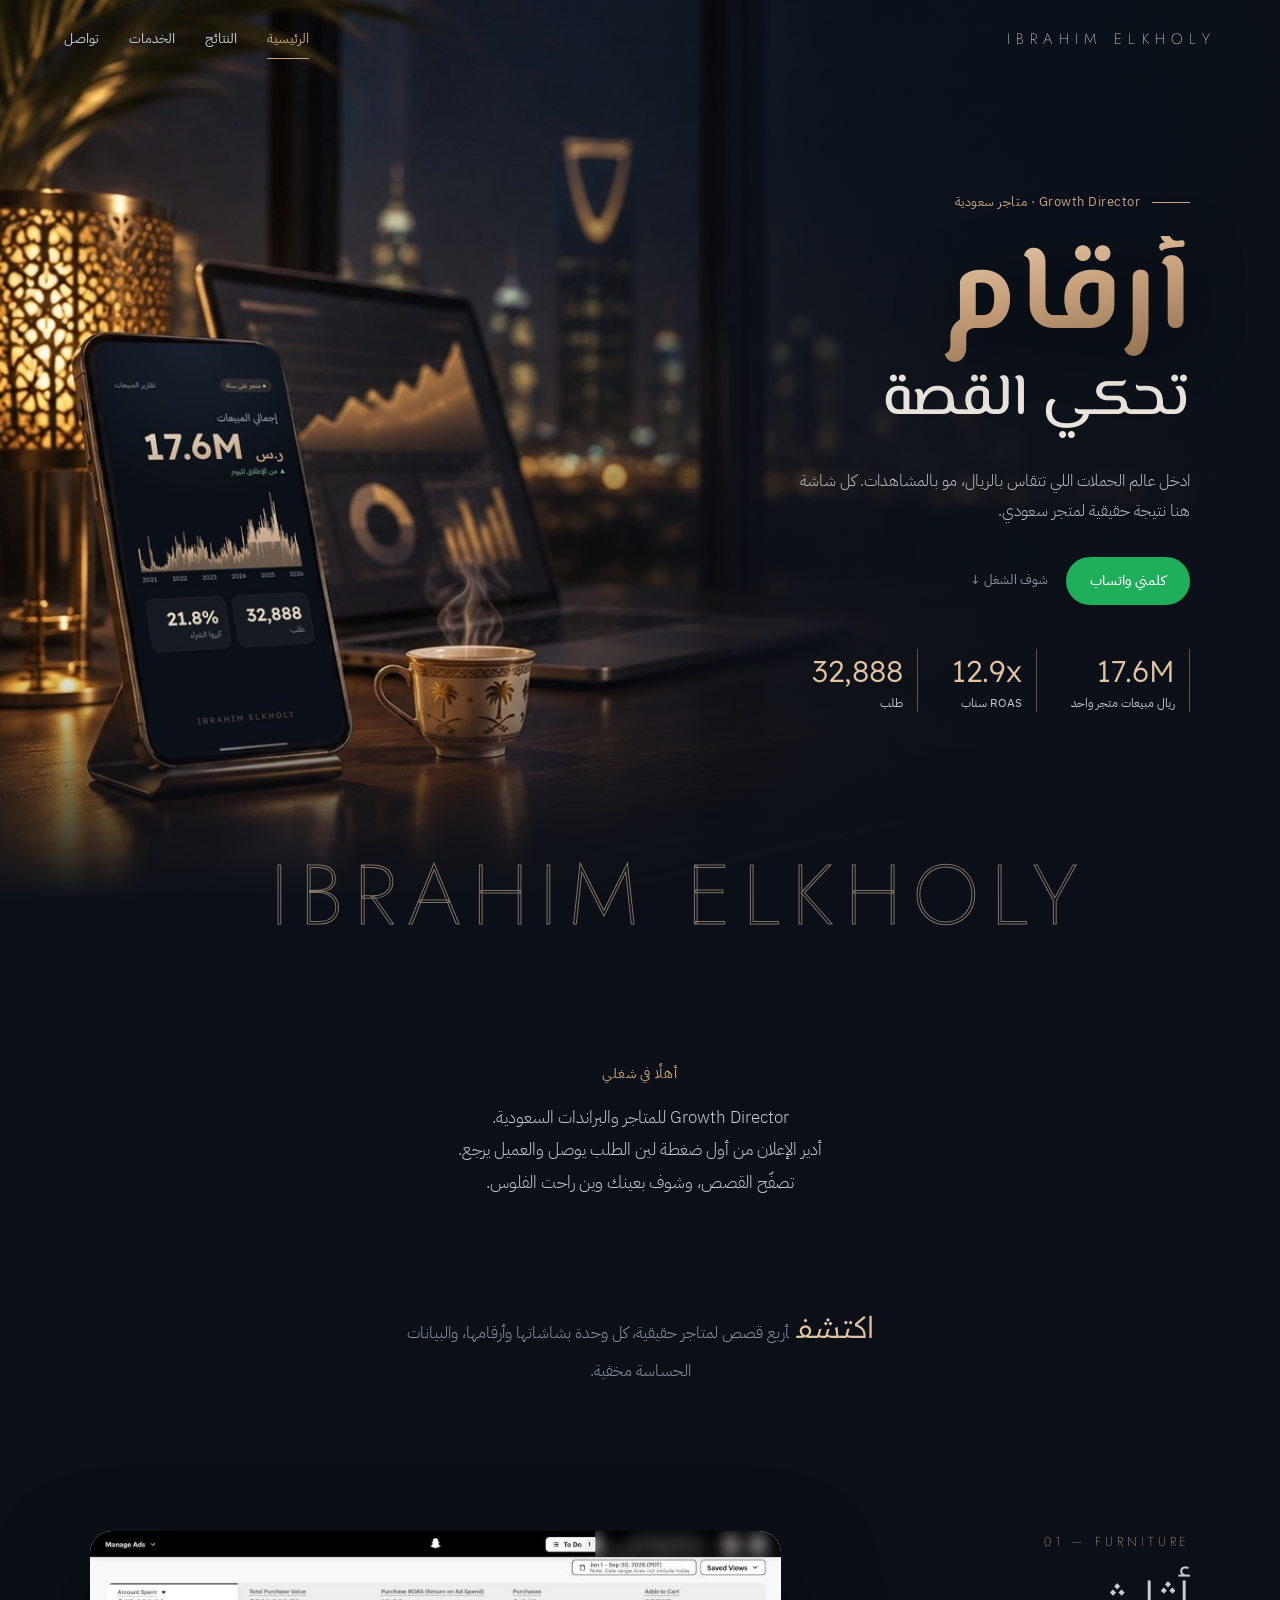
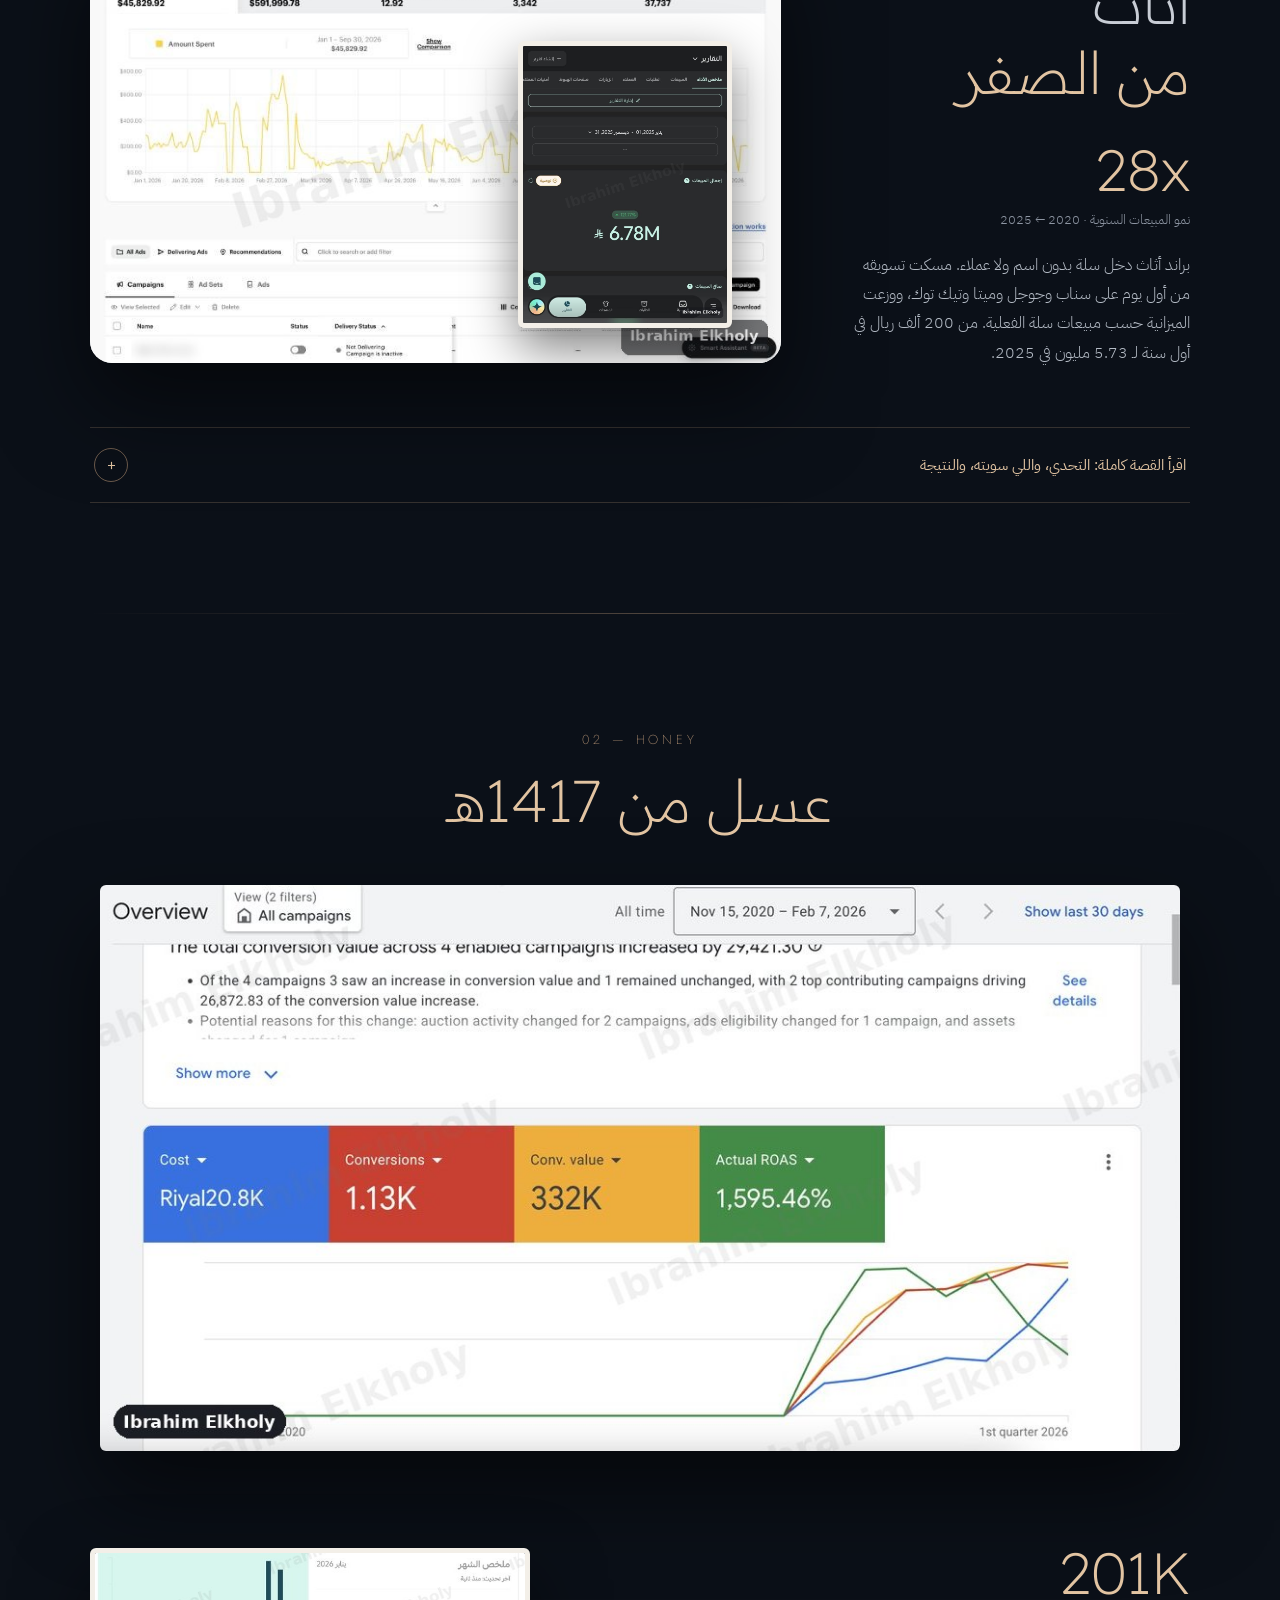
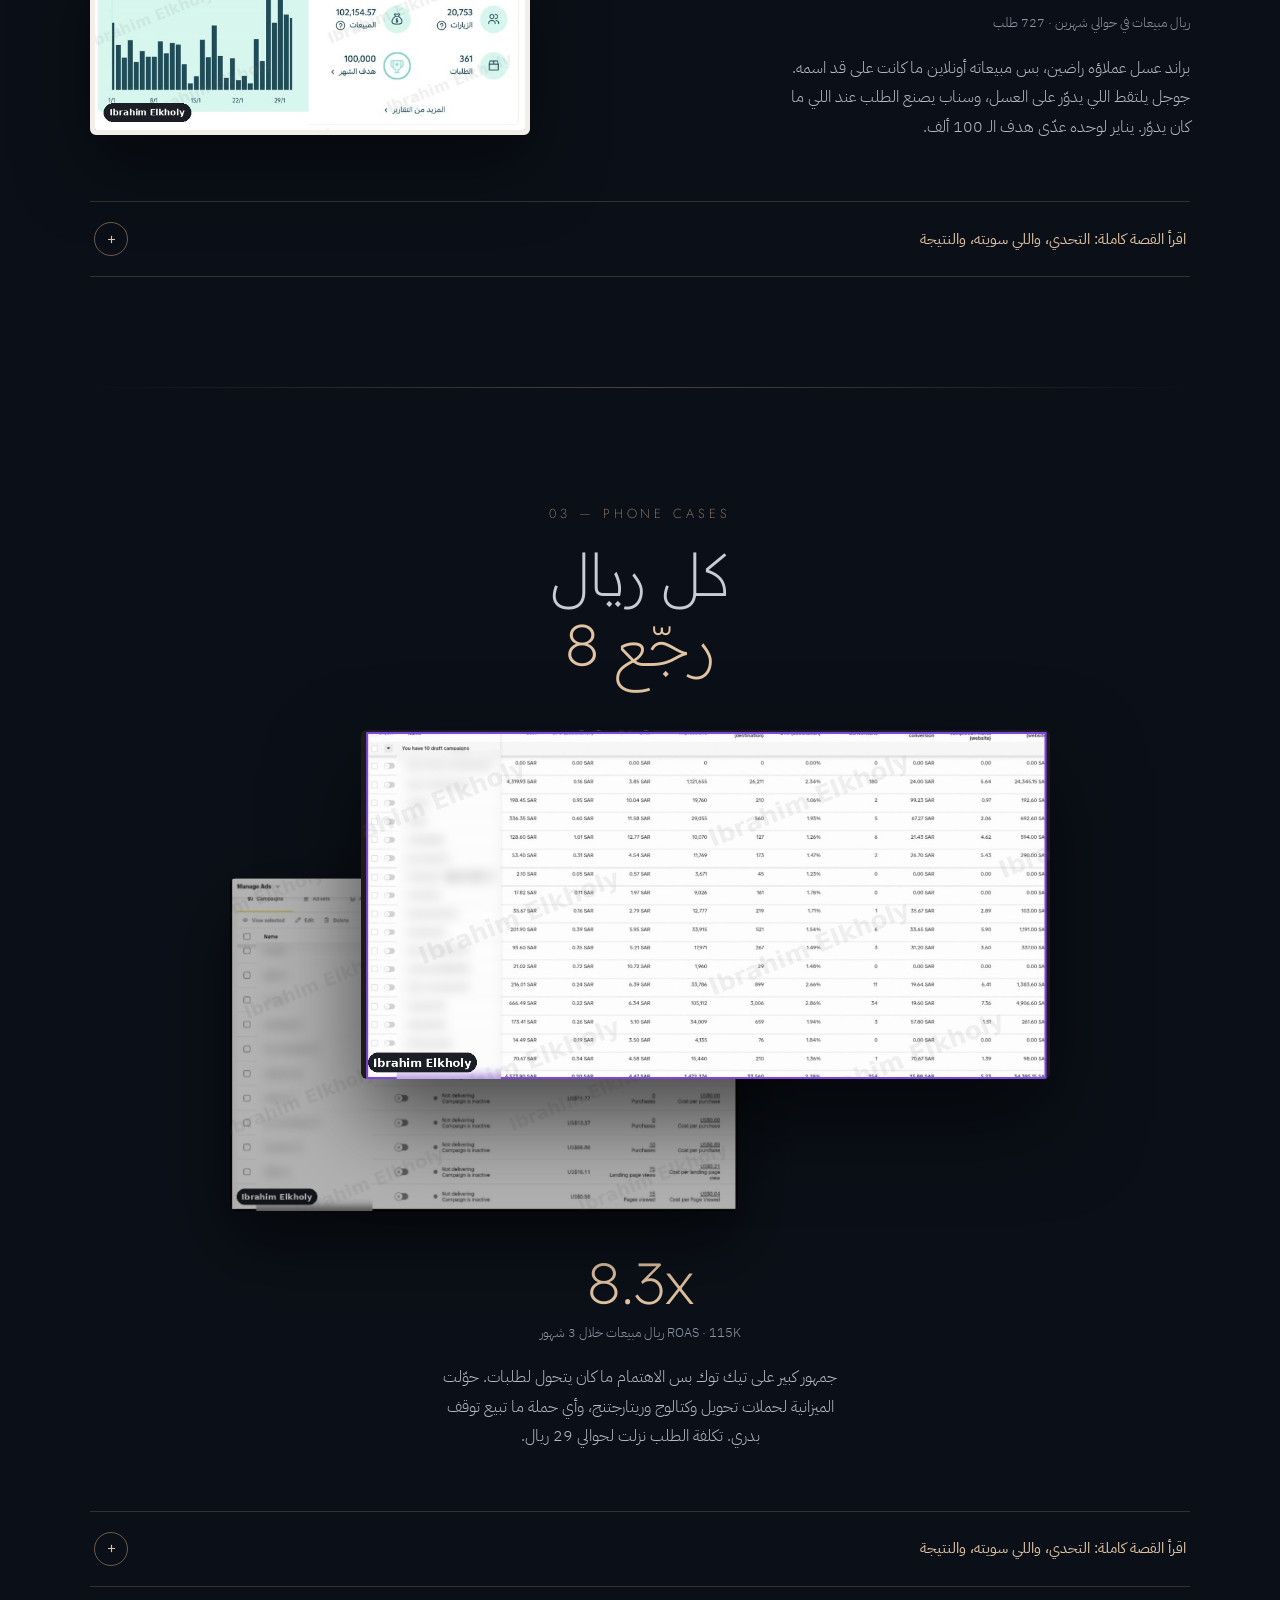
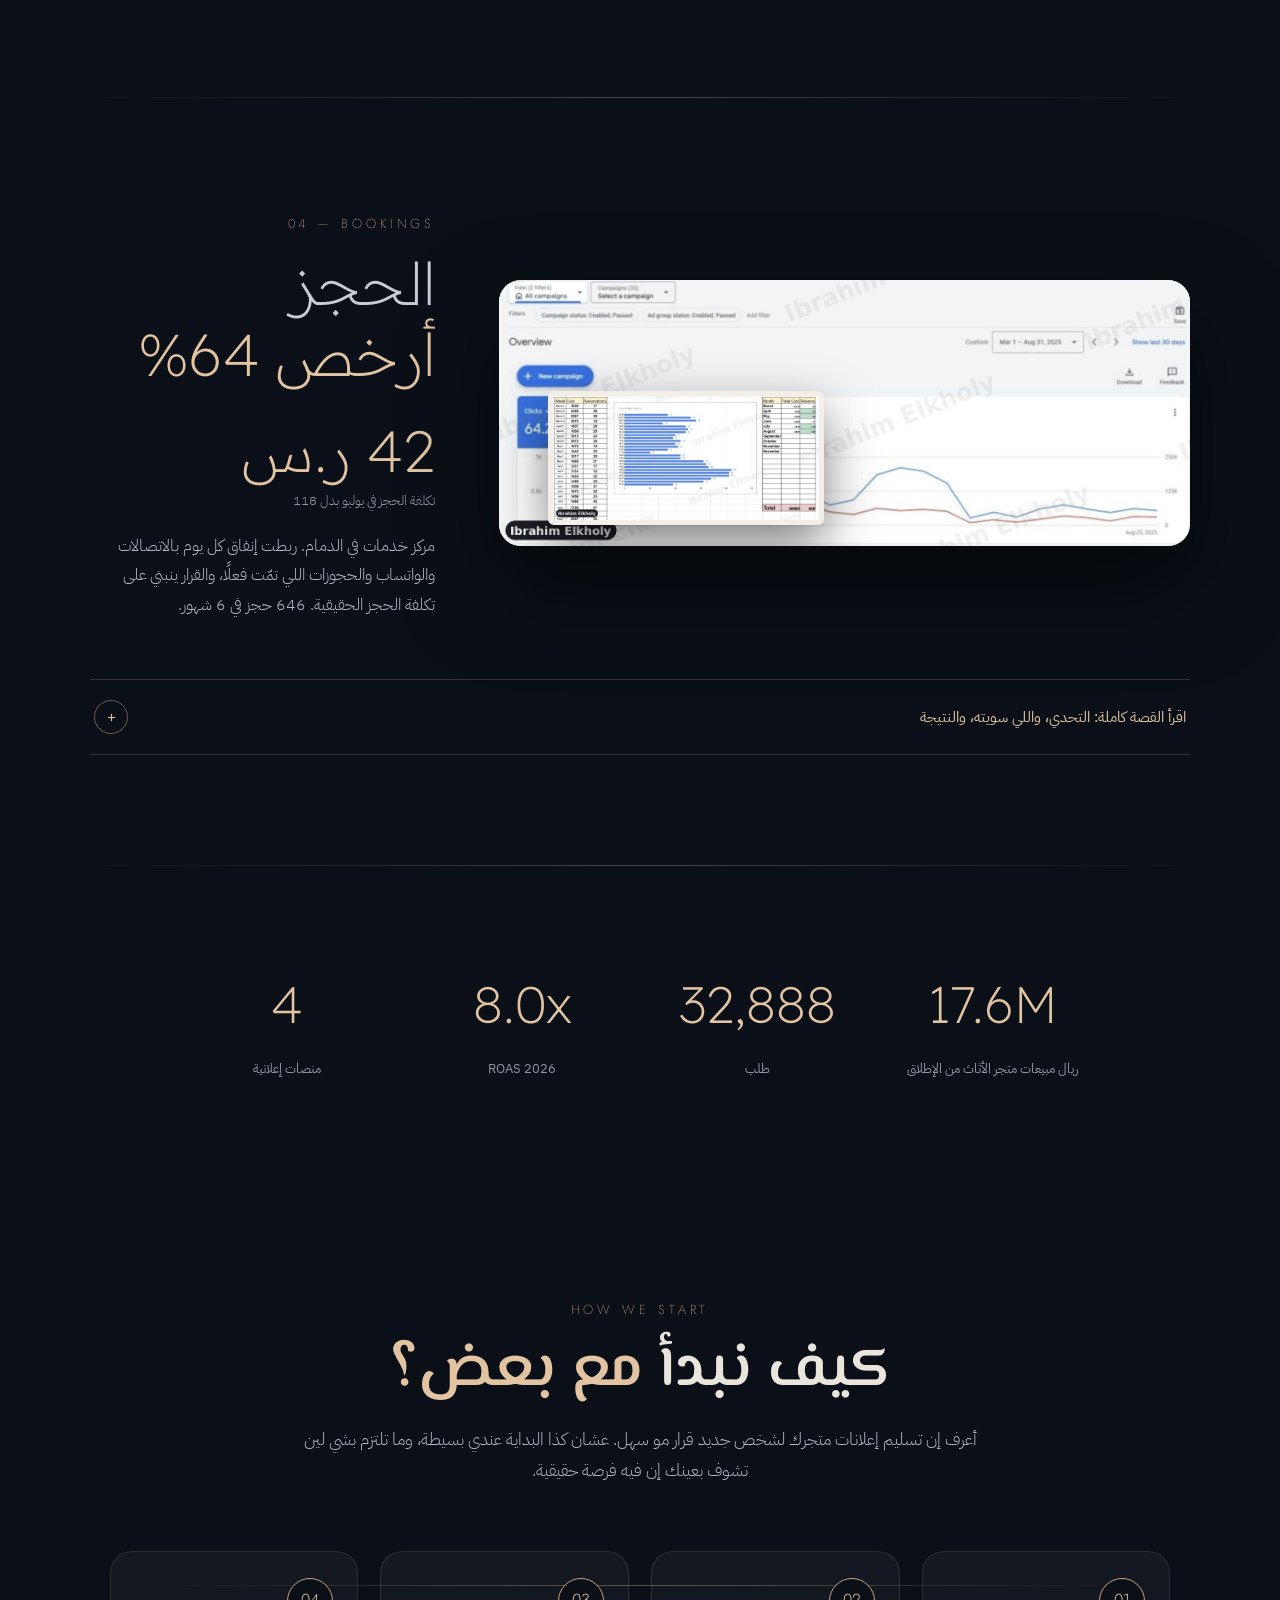
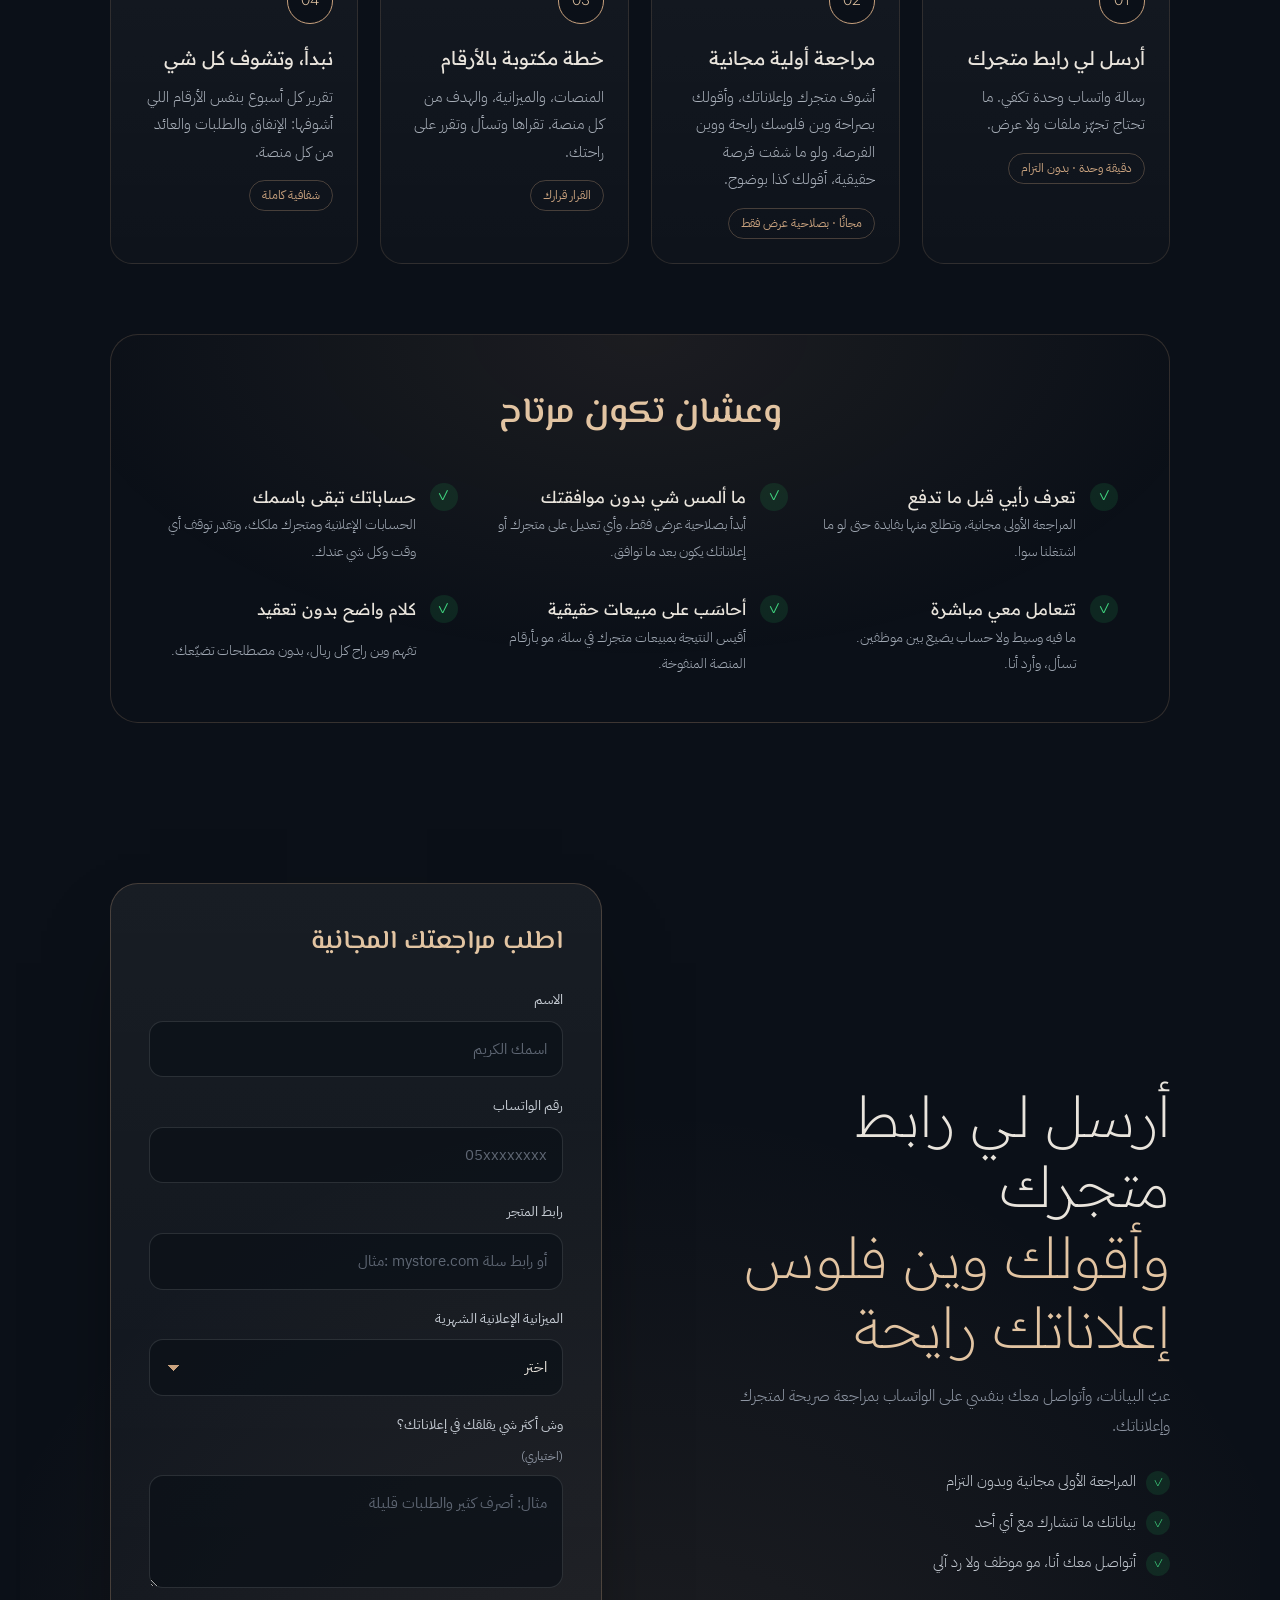
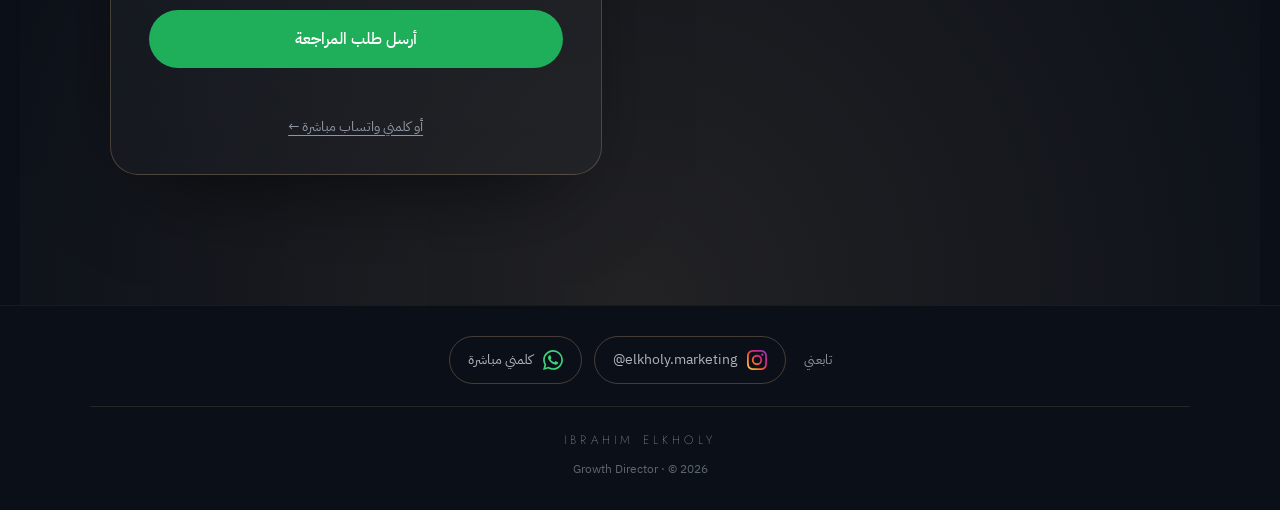
==== index.html @ ad163690 "Instagram icon in brand gradient Co-Authored-By: Claude Opus 5.5 <noreply@anthropic.com> Claude-Sess" ====
<!DOCTYPE html>
<html lang="ar" dir="rtl">
<head>
<meta charset="UTF-8">
<meta name="viewport" content="width=device-width, initial-scale=1">
<title>إبراهيم الخولي | ميديا باير وGrowth Director لمتاجر سلة السعودية</title>
<meta name="description" content="إدارة إعلانات متاجر سلة على سناب وجوجل وتيك توك وميتا بهدف مبيعات حقيقية. متجر أثاث كبر من 200 ألف لـ 5.7 مليون ريال في السنة. مراجعة أولية مجانية.">

<link rel="canonical" href="https://www.ibrahimelkholy.com/">
<meta property="og:url" content="https://www.ibrahimelkholy.com/">
<meta property="og:type" content="website">
<meta property="og:locale" content="ar_SA">
<meta property="og:title" content="إبراهيم الخولي | ميديا باير وGrowth Director لمتاجر سلة السعودية">
<meta property="og:description" content="إدارة إعلانات متاجر سلة على سناب وجوجل وتيك توك وميتا بهدف مبيعات حقيقية. متجر أثاث كبر من 200 ألف لـ 5.7 مليون ريال في السنة. مراجعة أولية مجانية.">
<meta property="og:image" content="https://www.ibrahimelkholy.com/img/og.jpg">
<meta property="og:image:width" content="1200">
<meta property="og:image:height" content="630">
<meta property="og:site_name" content="Ibrahim Elkholy">
<meta name="twitter:card" content="summary_large_image">
<meta name="twitter:image" content="https://www.ibrahimelkholy.com/img/og.jpg">
<script type="application/ld+json">{"@context": "https://schema.org", "@graph": [{"@type": "Person", "@id": "https://www.ibrahimelkholy.com/#person", "name": "إبراهيم الخولي", "alternateName": "Ibrahim Elkholy", "jobTitle": "Growth Director · Media Buyer", "sameAs": ["https://www.instagram.com/elkholy.marketing/"], "url": "https://www.ibrahimelkholy.com/", "image": "https://www.ibrahimelkholy.com/img/og.jpg", "knowsAbout": ["إعلانات سناب شات", "إعلانات جوجل", "إعلانات تيك توك", "إعلانات ميتا", "متاجر سلة", "التجارة الإلكترونية", "ميديا باينج"]}, {"@type": "ProfessionalService", "@id": "https://www.ibrahimelkholy.com/#service", "name": "Ibrahim Elkholy — إدارة إعلانات المتاجر", "url": "https://www.ibrahimelkholy.com/", "image": "https://www.ibrahimelkholy.com/img/og.jpg", "description": "إدارة إعلانات متاجر سلة والمتاجر السعودية على سناب وجوجل وتيك توك وميتا بهدف مبيعات حقيقية.", "areaServed": {"@type": "Country", "name": "Saudi Arabia"}, "founder": {"@id": "https://www.ibrahimelkholy.com/#person"}, "telephone": "+966597067966", "inLanguage": "ar", "hasOfferCatalog": {"@type": "OfferCatalog", "name": "الخدمات", "itemListElement": [{"@type": "Offer", "itemOffered": {"@type": "Service", "name": "إدارة الحملات الإعلانية"}}, {"@type": "Offer", "itemOffered": {"@type": "Service", "name": "صناعة محتوى إعلاني"}}, {"@type": "Offer", "itemOffered": {"@type": "Service", "name": "تتبع وتقارير أسبوعية"}}, {"@type": "Offer", "itemOffered": {"@type": "Service", "name": "متابعة طلبات متجر سلة"}}, {"@type": "Offer", "itemOffered": {"@type": "Service", "name": "CRM وتكرار الشراء"}}]}}]}</script>
<meta name="theme-color" content="#0B1018">
<link rel="icon" href="data:image/svg+xml,%3Csvg xmlns=%27http://www.w3.org/2000/svg%27 viewBox=%270 0 64 64%27%3E%3Crect width=%2764%27 height=%2764%27 rx=%2716%27 fill=%27%23121318%27/%3E%3Ctext x=%2732%27 y=%2742%27 font-family=%27Arial%27 font-weight=%27700%27 font-size=%2728%27 fill=%27%23fff%27 text-anchor=%27middle%27%3EIE%3C/text%3E%3Ccircle cx=%2752%27 cy=%2752%27 r=%276%27 fill=%27%23A61E2B%27/%3E%3C/svg%3E">
<link rel="preconnect" href="https://fonts.googleapis.com">
<link rel="preconnect" href="https://fonts.gstatic.com" crossorigin>
<link href="https://fonts.googleapis.com/css2?family=Jost:wght@200;300;400&family=El+Messiri:wght@500;600;700&family=Readex+Pro:wght@200;300;400;500&family=IBM+Plex+Sans+Arabic:wght@300;400;500&display=swap" rel="stylesheet">
<link rel="preload" as="image" href="img/hero-sales.jpg">
<link rel="stylesheet" href="assets/cine.css?v=10">
</head>
<body data-page="home">

<header id="top">
 <a class="logo" href="index.html"><span class="full">IBRAHIM ELKHOLY</span><span class="short">IE</span></a>
 <nav><a class="on" href="index.html">الرئيسية</a><a href="results.html">النتائج</a><a href="services.html">الخدمات</a><a href="contact.html">تواصل</a></nav>
</header>

<section class="hero">
 <div class="hero-bg" id="hbg"></div>
 <div class="h-txt">
  <span class="h-kick rv">Growth Director · متاجر سعودية</span>
  <h1 class="rv"><span class="l1">أرقام</span><span class="l2">تحكي القصة</span></h1>
  <p class="rv d1">ادخل عالم الحملات اللي تتقاس بالريال، مو بالمشاهدات. كل شاشة هنا نتيجة حقيقية لمتجر سعودي.</p>
  <div class="h-soc rv d2"><a class="wa-btn wa" href="#">كلمني واتساب</a><a href="#work">شوف الشغل ↓</a></div>
 </div>
 <div class="h-stats rv d2"><div><b class="num">17.6M</b>ريال مبيعات متجر واحد</div><div><b class="num">12.9x</b>ROAS سناب</div><div><b class="num">32,888</b>طلب</div></div>
</section>

<div class="giant"><span id="gname">IBRAHIM&nbsp;ELKHOLY</span></div>

<section class="welcome">
 <small class="rv">أهلًا في شغلي</small>
 <p class="rv d1">Growth Director للمتاجر والبراندات السعودية.<br>أدير الإعلان من أول ضغطة لين الطلب يوصل والعميل يرجع.<br>تصفّح القصص، وشوف بعينك وين راحت الفلوس.</p>
</section>

<section class="disc" id="work">
 <p class="rv"><b>اكتشف</b>أربع قصص لمتاجر حقيقية، كل وحدة بشاشاتها وأرقامها، والبيانات الحساسة مخفية.</p>
</section>

<!-- 01 furniture : layout A -->
<section class="ch">
 <div class="la">
  <div class="rv">
   <span class="ch-no">01 — FURNITURE</span>
   <h2>أثاث<br><em>من الصفر</em></h2>
  </div>
  <div class="frame rv d1 zoom" data-src="img/snap-overview.jpg">
   <img src="img/snap-overview.jpg" alt="سناب: ملخص أداء الحساب">
   <div class="inset zoom" data-src="img/salla-2025.jpg"><img src="img/salla-2025.jpg" alt="سلة: مبيعات 2025"></div>
  </div>
  <div class="la-cap rv">
   <p class="cap"><span class="big num">28x</span><span class="lbl">نمو المبيعات السنوية · 2020 ← 2025</span>براند أثاث دخل سلة بدون اسم ولا عملاء. مسكت تسويقه من أول يوم على سناب وجوجل وميتا وتيك توك، ووزعت الميزانية حسب مبيعات سلة الفعلية. من 200 ألف ريال في أول سنة لـ 5.73 مليون في 2025.</p>
  </div>
 </div>
 <details class="story rv"><summary>اقرأ القصة كاملة: التحدي، واللي سويته، والنتيجة <i>+</i></summary><div class="st-g"><div><h5><b>1</b>التحدي</h5><p>براند أثاث جديد دخل سلة في 2020 بدون اسم معروف ولا عملاء سابقين. أول سنة كاملة كانت 683 طلب وحوالي 200 ألف ريال. والأثاث منتج غالي، العميل ما يشتري من أول إعلان: يحتاج يشوف ويقارن ويثق قبل ما يطلب.</p></div><div><h5><b>2</b>اللي سويته</h5><ul><li>مسكت التسويق من أول يوم، وبنيت الحملات على 4 منصات: سناب وجوجل وميتا وتيك توك.</li><li>الميزانية تتوزع حسب المبيعات الفعلية في سلة، مو حسب أرقام المنصة. في 2026: سناب 33%، جوجل 32%، ميتا 18%، تيك توك 17%.</li><li>سناب صار أقوى قناة: 3,342 عملية شراء من يناير لسبتمبر 2026، وROAS 12.9x حسب المنصة.</li><li>متابعة الطلبات تحت التنفيذ بتنبيهات تأخير، عشان ما يضيع طلب ولا يزعل عميل.</li><li>تقرير كل أسبوع بالإنفاق والطلبات والعائد من كل منصة.</li></ul></div><div><h5><b>3</b>النتيجة</h5><p>المبيعات السنوية كبرت 28 ضعف: من 200 ألف ريال في 2020 لـ 5.73 مليون ريال صافي و10,548 طلب في 2025، بنمو 126% عن 2024. وإجمالي المبيعات من الإطلاق تجاوز 17.5 مليون ريال وحوالي 33 ألف طلب.</p></div></div></details>
</section>

<div class="line"></div>

<!-- 02 honey : layout B -->
<section class="ch lb">
 <span class="ch-no rv">02 — HONEY</span>
 <h2 class="rv">عسل من 1417هـ</h2>
 <div class="wide rv d1 zoom" data-src="img/honey-google.jpg"><img src="img/honey-google.jpg" alt="جوجل: 20.8K إنفاق مقابل 332K قيمة تحويلات"></div>
 <div class="lb-row">
  <p class="cap rv"><span class="big num">201K</span><span class="lbl">ريال مبيعات في حوالي شهرين · 727 طلب</span>براند عسل عملاؤه راضين، بس مبيعاته أونلاين ما كانت على قد اسمه. جوجل يلتقط اللي يدوّر على العسل، وسناب يصنع الطلب عند اللي ما كان يدوّر. يناير لوحده عدّى هدف الـ 100 ألف.</p>
  <div class="small rv d1 zoom" data-src="img/honey-salla.jpg"><img src="img/honey-salla.jpg" alt="سلة: يناير 2026"></div>
 </div>
 <details class="story rv"><summary>اقرأ القصة كاملة: التحدي، واللي سويته، والنتيجة <i>+</i></summary><div class="st-g"><div><h5><b>1</b>التحدي</h5><p>براند عسل وعطارة موجود من 1417هـ، وعملاؤه راضين (تقييم 4.9 من 5 على المتجر). بس مبيعاته أونلاين ما كانت على قد اسمه، والمطلوب مبيعات بربح، مو زيارات ومشاهدات.</p></div><div><h5><b>2</b>اللي سويته</h5><ul><li>جوجل بحث وPerformance Max بهدف ROAS، عشان يلتقط اللي يدوّر فعلًا على العسل والعطارة.</li><li>سناب بحملات تحويل، يصنع الطلب عند ناس ما كانت تدوّر.</li><li>حملة تفاعل على تيك توك جابت 445 متابع جديد بـ 1,130 ريال.</li><li>متابعة يومية لمبيعات سلة مقابل هدف الشهر.</li></ul></div><div><h5><b>3</b>النتيجة</h5><p>خلال حوالي شهرين: 201 ألف ريال و727 طلب. يناير لوحده 102 ألف ريال و361 طلب، فوق هدف الشهر (100 ألف). وجوجل لوحده: 20.8 ألف ريال إنفاق رجّعت 332 ألف ريال قيمة تحويلات (16x حسب المنصة).</p></div></div></details>
</section>

<div class="line"></div>

<!-- 03 byleo : layout C -->
<section class="ch lc">
 <span class="ch-no rv">03 — PHONE CASES</span>
 <h2 class="rv">كل ريال<br><em>رجّع 8</em></h2>
 <div class="lc-stage rv d1">
  <div class="m1 zoom" data-src="img/byleo-tiktok.jpg"><img src="img/byleo-tiktok.jpg" alt="تيك توك: 254 طلب"></div>
  <div class="m2 zoom" data-src="img/byleo-snap.jpg"><img src="img/byleo-snap.jpg" alt="سناب: اختبار حملات"></div>
 </div>
 <p class="cap rv"><span class="big num">8.3x</span><span class="lbl">ROAS · 115K ريال مبيعات خلال 3 شهور</span>جمهور كبير على تيك توك بس الاهتمام ما كان يتحول لطلبات. حوّلت الميزانية لحملات تحويل وكتالوج وريتارجتنج، وأي حملة ما تبيع توقف بدري. تكلفة الطلب نزلت لحوالي 29 ريال.</p>
 <details class="story rv"><summary>اقرأ القصة كاملة: التحدي، واللي سويته، والنتيجة <i>+</i></summary><div class="st-g"><div><h5><b>1</b>التحدي</h5><p>براند كفرات جوال عنده جمهور كبير على تيك توك، بس الاهتمام ما كان يتحول لطلبات. وسعر المنتج بسيط، فأي تكلفة طلب عالية تاكل الربح كله.</p></div><div><h5><b>2</b>اللي سويته</h5><ul><li>حوّلت الميزانية من الوصول والتفاعل لحملات تحويل وكتالوج وريتارجتنج.</li><li>اختبرت أكثر من حملة بنفس الوقت، وأي حملة ما تجيب طلبات توقف بدري.</li><li>تيك توك: 6,573 ريال إنفاق جابت 254 طلب.</li><li>سناب: حوالي 1,700 دولار جابت 222 طلب، وحملة وحدة لحالها جابت 179 عملية شراء.</li></ul></div><div><h5><b>3</b>النتيجة</h5><p>خلال 3 شهور: 115,541 ريال مبيعات مقابل 13,875 ريال إنفاق. يعني كل ريال إعلان رجّع حوالي 8 ريال، وتكلفة الطلب حوالي 29 ريال.</p></div></div></details>
</section>

<div class="line"></div>

<!-- 04 services : layout A reversed -->
<section class="ch">
 <div class="la rev">
  <div class="rv">
   <span class="ch-no">04 — BOOKINGS</span>
   <h2>الحجز<br><em>أرخص 64%</em></h2>
  </div>
  <div class="frame rv d1 zoom" data-src="img/svc-google.jpg">
   <img src="img/svc-google.jpg" alt="جوجل: حملات البحث">
   <div class="inset zoom" data-src="img/svc-sheet.jpg" style="width:40%"><img src="img/svc-sheet.jpg" alt="تقرير الحجوزات"></div>
  </div>
  <div class="la-cap rv">
   <p class="cap"><span class="big num">42 ر.س</span><span class="lbl">تكلفة الحجز في يوليو بدل 118</span>مركز خدمات في الدمام. ربطت إنفاق كل يوم بالاتصالات والواتساب والحجوزات اللي تمّت فعلًا، والقرار ينبني على تكلفة الحجز الحقيقية. 646 حجز في 6 شهور.</p>
  </div>
 </div>
 <details class="story rv"><summary>اقرأ القصة كاملة: التحدي، واللي سويته، والنتيجة <i>+</i></summary><div class="st-g"><div><h5><b>1</b>التحدي</h5><p>مركز خدمات في الدمام يعتمد على الحجوزات. في أول شهر (مارس 2025) كانت تكلفة الحجز الواحد حوالي 118 ريال، والمنصات تعدّ نقرات واتصالات، مو حجوزات فعلية.</p></div><div><h5><b>2</b>اللي سويته</h5><ul><li>جوجل بحث للي يدوّر على الخدمة وقت ما يحتاجها.</li><li>تيك توك بحملات زيارات وريتارجتنج للي شاف المركز وما حجز.</li><li>شيت يومي يربط إنفاق كل يوم بالاتصالات ورسائل الواتساب والحجوزات اللي تمّت فعلًا.</li><li>القرارات تنبني على تكلفة الحجز الحقيقية، مو على أرقام المنصة.</li></ul></div><div><h5><b>3</b>النتيجة</h5><p>646 حجز في 6 شهور بمتوسط 71 ريال للحجز. وفي يوليو: 179 حجز بتكلفة 42 ريال بدل 118، يعني التكلفة نزلت 64%.</p></div></div></details>
</section>

<div class="line"></div>

<section class="stats">
 <div class="rv"><b>17.6M</b><span>ريال مبيعات متجر الأثاث من الإطلاق</span></div>
 <div class="rv d1"><b>32,888</b><span>طلب</span></div>
 <div class="rv d2"><b>8.0x</b><span>ROAS 2026</span></div>
 <div class="rv d2"><b>4</b><span>منصات إعلانية</span></div>
</section>

<section class="start" id="start">
 <div class="st-head">
  <span class="ch-no rv">HOW WE START</span>
  <h2 class="rv">كيف نبدأ <em>مع بعض؟</em></h2>
  <p class="rv d1">أعرف إن تسليم إعلانات متجرك لشخص جديد قرار مو سهل. عشان كذا البداية عندي بسيطة، وما تلتزم بشي لين تشوف بعينك إن فيه فرصة حقيقية.</p>
 </div>
 <ol class="st-steps">
  <li class="rv"><span class="sn">01</span><h3>أرسل لي رابط متجرك</h3><p>رسالة واتساب وحدة تكفي. ما تحتاج تجهّز ملفات ولا عرض.</p><small>دقيقة وحدة · بدون التزام</small></li>
  <li class="rv d1"><span class="sn">02</span><h3>مراجعة أولية مجانية</h3><p>أشوف متجرك وإعلاناتك، وأقولك بصراحة وين فلوسك رايحة ووين الفرصة. ولو ما شفت فرصة حقيقية، أقولك كذا بوضوح.</p><small>مجانًا · بصلاحية عرض فقط</small></li>
  <li class="rv d2"><span class="sn">03</span><h3>خطة مكتوبة بالأرقام</h3><p>المنصات، والميزانية، والهدف من كل منصة. تقراها وتسأل وتقرر على راحتك.</p><small>القرار قرارك</small></li>
  <li class="rv d2"><span class="sn">04</span><h3>نبدأ، وتشوف كل شي</h3><p>تقرير كل أسبوع بنفس الأرقام اللي أشوفها: الإنفاق والطلبات والعائد من كل منصة.</p><small>شفافية كاملة</small></li>
 </ol>
 <div class="calm">
  <h3 class="rv">وعشان تكون مرتاح</h3>
  <div class="calm-g">
   <div class="rv"><i>✓</i><b>تعرف رأيي قبل ما تدفع</b><span>المراجعة الأولى مجانية، وتطلع منها بفايدة حتى لو ما اشتغلنا سوا.</span></div>
   <div class="rv d1"><i>✓</i><b>ما ألمس شي بدون موافقتك</b><span>أبدأ بصلاحية عرض فقط، وأي تعديل على متجرك أو إعلاناتك يكون بعد ما توافق.</span></div>
   <div class="rv d2"><i>✓</i><b>حساباتك تبقى باسمك</b><span>الحسابات الإعلانية ومتجرك ملكك، وتقدر توقف أي وقت وكل شي عندك.</span></div>
   <div class="rv"><i>✓</i><b>تتعامل معي مباشرة</b><span>ما فيه وسيط ولا حساب يضيع بين موظفين. تسأل، وأرد أنا.</span></div>
   <div class="rv d1"><i>✓</i><b>أحاسَب على مبيعات حقيقية</b><span>أقيس النتيجة بمبيعات متجرك في سلة، مو بأرقام المنصة المنفوخة.</span></div>
   <div class="rv d2"><i>✓</i><b>كلام واضح بدون تعقيد</b><span>تفهم وين راح كل ريال، بدون مصطلحات تضيّعك.</span></div>
  </div>
 </div>
</section>

<section class="cta lead" id="contact">
 <div class="lead-txt">
  <h2 class="rv">أرسل لي رابط متجرك<br><em>وأقولك وين فلوس إعلاناتك رايحة</em></h2>
  <p class="rv d1">عبّ البيانات، وأتواصل معك بنفسي على الواتساب بمراجعة صريحة لمتجرك وإعلاناتك.</p>
  <ul class="lead-ok rv d2">
   <li><i>✓</i>المراجعة الأولى مجانية وبدون التزام</li>
   <li><i>✓</i>بياناتك ما تنشارك مع أي أحد</li>
   <li><i>✓</i>أتواصل معك أنا، مو موظف ولا رد آلي</li>
  </ul>
 </div>
 <form class="lead-form rv d1" id="leadForm" novalidate>
  <h3>اطلب مراجعتك المجانية</h3>
  <label>الاسم<input name="name" autocomplete="name" required maxlength="80" placeholder="اسمك الكريم"></label>
  <label>رقم الواتساب<input name="phone" type="tel" inputmode="tel" autocomplete="tel" required maxlength="20" placeholder="05xxxxxxxx" dir="ltr"></label>
  <label>رابط المتجر<input name="store" type="text" inputmode="url" maxlength="200" placeholder="مثال: mystore.com أو رابط سلة" dir="ltr"></label>
  <label>الميزانية الإعلانية الشهرية
   <select name="budget" required>
    <option value="" disabled selected>اختر</option>
    <option>لسه ما بدأت إعلانات</option>
    <option>أقل من 5,000 ريال</option>
    <option>5,000 – 15,000 ريال</option>
    <option>15,000 – 50,000 ريال</option>
    <option>أكثر من 50,000 ريال</option>
   </select>
  </label>
  <label>وش أكثر شي يقلقك في إعلاناتك؟ <small>(اختياري)</small><textarea name="note" rows="3" maxlength="600" placeholder="مثال: أصرف كثير والطلبات قليلة"></textarea></label>
  <input type="text" name="website" class="hp" tabindex="-1" autocomplete="off" aria-hidden="true">
  <button type="submit" class="wa-big lead-btn">أرسل طلب المراجعة</button>
  <p class="lead-msg" id="leadMsg" role="status"></p>
  <a class="lead-alt wa" href="#">أو كلمني واتساب مباشرة ←</a>
 </form>
</section>

<a class="fab wa" id="fab" href="#">واتساب</a>
<footer>
 <div class="soc" aria-label="حساباتي على السوشيال ميديا">
  <span class="soc-t">تابعني</span>
  <a href="https://www.instagram.com/elkholy.marketing/" target="_blank" rel="noopener me" aria-label="إنستجرام @elkholy.marketing"><img class="ico" src="img/icons/ig.svg?v=2" alt="" width="20" height="20"><span dir="ltr">@elkholy.marketing</span></a>
  <a href="https://wa.me/966597067966" target="_blank" rel="noopener" aria-label="واتساب"><img class="ico" src="img/icons/wa.svg" alt="" width="20" height="20"><span>كلمني مباشرة</span></a>
 </div>
 <span class="lat">IBRAHIM ELKHOLY</span>Growth Director · © <span id="yr"></span>
</footer>

<div class="lb-box" id="lbx"><img alt=""></div>

<script src="assets/cine.js?v=8"></script>
</body>
</html>
---- assets/cine.css ----
:root{--bg:#0B1018;--bg2:#0F1520;--ink:#E9E4DC;--mute:#8E96A3;--gold:#C9A27E;--gold2:#E2C4A2;--wa:#1FAF5A}
*{box-sizing:border-box;margin:0;padding:0}
html{scroll-behavior:smooth}
body{background:var(--bg);color:var(--ink);font-family:"IBM Plex Sans Arabic",sans-serif;line-height:1.9;overflow-x:hidden}
img{display:block;max-width:100%}
a{color:inherit;text-decoration:none}
.lat{font-family:Jost,sans-serif}
.num{font-family:"Readex Pro",sans-serif;font-variant-numeric:lining-nums}

/* header */
header{position:fixed;inset:0 0 auto;z-index:50;display:flex;align-items:center;justify-content:space-between;padding:22px 5vw;transition:.4s}
header.s{background:rgba(11,16,24,.82);backdrop-filter:blur(12px);padding:14px 5vw;border-bottom:1px solid rgba(201,162,126,.12)}
.logo{font-family:Jost;font-weight:200;letter-spacing:.42em;font-size:15px;direction:ltr;color:var(--ink)}
nav{display:flex;gap:30px;font-size:14px;color:#C5CBD3}
nav a{position:relative;padding:4px 0}
nav a.on{color:var(--gold)}
nav a.on::after{content:"";position:absolute;inset:auto 0 -2px;height:1px;background:var(--gold)}
nav a:hover{color:var(--gold2)}

/* hero */
.hero{position:relative;min-height:100vh;display:grid;grid-template-columns:1fr 1fr;align-content:center;padding:110px 7vw 9vw;overflow:hidden}
.hero-bg{position:absolute!important;z-index:0!important;inset:-30px 0;background:url(../img/hero-sales.jpg) 0% center/cover;transform:scale(1.06);transform-origin:left center}
.hero::after{content:"";position:absolute;z-index:1;inset:0;background:linear-gradient(270deg,rgba(11,16,24,.92) 0%,rgba(11,16,24,.6) 38%,rgba(11,16,24,0) 65%),linear-gradient(transparent 72%,var(--bg))}
.hero>*{position:relative;z-index:2}
.h-txt h1{font-family:"El Messiri",serif;font-weight:600;line-height:1.05}
.h-txt h1 .l1{display:block;font-size:clamp(70px,9.5vw,150px);font-weight:700;background:linear-gradient(170deg,#F4DFC4 10%,#C9A27E 55%,#8C6A4C 100%);-webkit-background-clip:text;background-clip:text;color:transparent;filter:drop-shadow(0 10px 30px rgba(0,0,0,.45))}
.h-txt h1 .l2{display:block;font-size:clamp(38px,4.6vw,72px);font-weight:500;color:var(--ink);margin-top:6px}
.h-kick{display:inline-flex;align-items:center;gap:12px;color:var(--gold);font-size:13px;letter-spacing:.04em;margin-bottom:22px}
.h-kick::before{content:"";width:38px;height:1px;background:var(--gold)}
.h-txt p{margin-top:34px;max-width:390px;color:#B9C0CA;font-size:16px;font-weight:300}
.h-soc{display:flex;gap:18px;margin-top:30px;align-items:center}
.h-soc a{font-size:13px;color:var(--mute);border-bottom:1px solid transparent;transition:.3s}
.h-soc a:hover{color:var(--gold);border-color:var(--gold)}
.h-soc .wa-btn{background:var(--wa);color:#fff;padding:11px 24px;border-radius:40px;font-size:14px;font-weight:500;border:0}
.h-soc .wa-btn:hover{background:#18964C;color:#fff}
.h-pic{justify-self:center;position:relative;width:min(290px,70%)}
.h-pic img{border-radius:34px;box-shadow:0 50px 120px rgba(0,0,0,.65),0 0 0 1px rgba(255,255,255,.08);transform:rotate(-3deg)}
.h-pic .tag{position:absolute;background:rgba(11,16,24,.86);backdrop-filter:blur(8px);border:1px solid rgba(201,162,126,.35);border-radius:16px;padding:12px 18px;font-size:12px;color:var(--mute);line-height:1.5}
.h-pic .tag b{display:block;font-family:"Readex Pro";font-weight:300;font-size:28px;color:var(--gold2)}
.h-pic .t1{top:16%;right:-34%}
.h-pic .t2{bottom:12%;left:-30%}

/* giant name */
.h-stats{grid-column:1;display:flex;gap:34px;margin-top:44px;color:#C5CBD3;font-size:12px;line-height:1.5}
.h-stats div{border-right:1px solid rgba(201,162,126,.45);padding-right:14px}
.h-stats b{display:block;font-family:"Readex Pro";font-weight:300;font-size:30px;color:var(--gold2);direction:ltr;text-align:right}
.giant{font-family:Jost;font-weight:200;direction:ltr;text-align:center;white-space:nowrap;font-size:clamp(24px,6.6vw,120px);letter-spacing:.14em;color:transparent;-webkit-text-stroke:1px rgba(226,196,162,.55);line-height:1;padding:30px 0 10px;margin-top:-6vw;position:relative;z-index:3;overflow:hidden}
.giant span{display:inline-block;transform:translateX(var(--x,0))}

/* welcome */
.welcome{text-align:center;padding:110px 7vw 40px}
.welcome small{color:var(--gold);font-size:14px;letter-spacing:.06em}
.welcome p{color:#C5CBD3;font-size:17px;max-width:560px;margin:14px auto 0;font-weight:300}
.disc{text-align:center;padding:60px 7vw 30px}
.disc p{max-width:480px;margin:auto;color:var(--mute);font-weight:300}
.disc b{font-family:"Readex Pro";font-weight:300;color:var(--gold2);font-size:30px;margin-left:8px}

/* chapters */
.ch{padding:110px 7vw;max-width:1340px;margin:auto}
.ch-no{font-family:Jost;font-weight:200;color:var(--gold);letter-spacing:.3em;font-size:13px;direction:ltr;display:inline-block}
.ch h2{font-family:"Readex Pro";font-weight:200;font-size:clamp(36px,4.6vw,66px);line-height:1.2;color:#C8CDD5;margin-top:10px}
.ch h2 em{font-style:normal;color:var(--gold2)}
.cap{color:#B4BBC5;font-weight:300;font-size:15.5px;max-width:420px}
.cap .big{display:block;font-family:"Readex Pro";font-weight:200;font-size:58px;color:var(--gold2);line-height:1.1;margin-bottom:6px}
.cap .lbl{display:block;font-size:12.5px;color:var(--mute);margin-bottom:18px}

/* layout A: title side + framed image with inset (like the Dubai shot) */
.la{display:grid;grid-template-columns:.75fr 1.5fr;grid-template-areas:"t f" "c f";column-gap:5vw;row-gap:30px;align-items:end}
.la>div:first-child{grid-area:t}.la .frame{grid-area:f;align-self:center}.la .la-cap{grid-area:c;align-self:start}
.la.rev{grid-template-columns:1.5fr .75fr;grid-template-areas:"f t" "f c"}
.frame{position:relative;border-radius:22px;overflow:hidden;box-shadow:0 40px 90px rgba(0,0,0,.55);background:#E9EDF2}
.frame>img{width:100%}
.inset{position:absolute;width:31%;bottom:8%;right:7%;border:5px solid #F3EFE8;border-radius:6px;box-shadow:0 20px 50px rgba(0,0,0,.5);overflow:hidden;background:#fff}
.rev .inset{right:auto;left:7%}


/* layout B: centered title + full image (like Back in 1960) */
.lb{text-align:center}
.lb h2{color:var(--gold2)}
.wide{margin:50px auto 0;border-radius:6px;overflow:hidden;box-shadow:0 40px 90px rgba(0,0,0,.55);max-width:1080px}
.lb-row{display:grid;grid-template-columns:1fr 1fr;gap:6vw;align-items:center;margin-top:90px;text-align:right}
.lb-row .small{border:5px solid #F3EFE8;border-radius:6px;overflow:hidden;box-shadow:0 30px 70px rgba(0,0,0,.5);max-width:440px;justify-self:end}

/* layout C: centered title, image with offset mirror (like Unforgettable Night) */
.lc{text-align:center}
.lc-stage{position:relative;max-width:820px;margin:50px auto 0;padding-bottom:12%}
.lc-stage .m1{position:relative;z-index:2;border-radius:6px;overflow:hidden;box-shadow:0 40px 90px rgba(0,0,0,.6);width:84%}
.lc-stage .m2{position:absolute;z-index:1;width:62%;left:0;bottom:0;border-radius:6px;overflow:hidden;filter:brightness(.7);box-shadow:0 30px 70px rgba(0,0,0,.6)}
.lc .cap{margin:40px auto 0;text-align:center}

.line{height:1px;max-width:1100px;margin:0 auto;background:linear-gradient(90deg,transparent,rgba(201,162,126,.35),transparent)}

/* stats + cta */
.stats{display:grid;grid-template-columns:repeat(4,1fr);max-width:1100px;margin:auto;padding:90px 7vw;text-align:center;gap:20px}
.stats b{display:block;font-family:"Readex Pro";font-weight:200;font-size:clamp(34px,4vw,54px);color:var(--gold2);direction:ltr}
.stats span{font-size:13px;color:var(--mute)}
.cta{text-align:center;padding:120px 7vw 130px;background:radial-gradient(60% 70% at 50% 100%,rgba(201,162,126,.12),transparent)}
.cta h2{font-family:"Readex Pro";font-weight:200;font-size:clamp(34px,4.4vw,62px);line-height:1.25}
.cta h2 em{font-style:normal;color:var(--gold2)}
.cta p{color:var(--mute);margin:18px auto 36px;max-width:460px;font-weight:300}
.wa-big{display:inline-flex;gap:10px;align-items:center;background:var(--wa);color:#fff;padding:17px 40px;border-radius:50px;font-weight:500;font-size:16px;transition:.3s}
.wa-big:hover{background:#18964C;transform:translateY(-2px)}
footer{text-align:center;padding:30px;color:#5E6673;font-size:12px;border-top:1px solid rgba(255,255,255,.05)}
footer .lat{letter-spacing:.35em;color:var(--mute);direction:ltr;display:block;margin-bottom:6px;font-weight:200}

.note-k{font-size:11.5px;color:#5E6673;margin-top:14px}

/* reveal */
.rv{opacity:0;transform:translateY(46px);transition:opacity 1.1s ease,transform 1.1s cubic-bezier(.2,.7,.2,1)}
.rv.in{opacity:1;transform:none}
.rv.d1{transition-delay:.15s}.rv.d2{transition-delay:.3s}
.zoom{cursor:zoom-in}
.lb-box{position:fixed;inset:0;background:rgba(5,8,12,.93);z-index:99;display:none;align-items:center;justify-content:center;padding:4vw;cursor:zoom-out}
.lb-box.on{display:flex}
.lb-box img{max-height:90vh;border-radius:8px}

@media(max-width:860px){
 nav{gap:16px;font-size:13px}.logo{font-size:12px;letter-spacing:.3em}
 nav{gap:14px;font-size:12.5px}
 .logo .full{display:none}.logo .short{display:inline}
 .hero{grid-template-columns:1fr;padding:120px 7vw 40px;text-align:right}
 .hero{min-height:92vh;align-content:end;padding-bottom:16vw}
 .hero-bg{background-position:22% center}
 .hero::after{background:linear-gradient(0deg,var(--bg) 8%,rgba(11,16,24,.75) 45%,rgba(11,16,24,.25) 80%)}
 .h-stats{gap:16px;justify-content:space-between;margin-top:34px}.h-stats b{font-size:22px}
 .la,.la.rev{grid-template-columns:1fr;grid-template-areas:"t" "f" "c"}
 .lb-row{grid-template-columns:1fr;gap:34px}
 .lb-row .small{justify-self:stretch}
 .ch{padding:80px 6vw}
 .stats{grid-template-columns:1fr 1fr;row-gap:40px}
 .giant{margin-top:0}
}
@media(prefers-reduced-motion:reduce){.rv{opacity:1;transform:none;transition:none}}

.logo .short{display:none;letter-spacing:.2em}
/* full story */
.story{max-width:1100px;margin:60px auto 0;border-top:1px solid rgba(201,162,126,.22);border-bottom:1px solid rgba(201,162,126,.22);text-align:right}
.story summary{list-style:none;cursor:pointer;display:flex;justify-content:space-between;align-items:center;gap:16px;padding:20px 4px;color:var(--gold2);font-size:15px}
.story summary::-webkit-details-marker{display:none}
.story summary i{font-style:normal;width:34px;height:34px;flex:none;border:1px solid rgba(201,162,126,.5);border-radius:50%;display:grid;place-items:center;transition:.3s}
.story[open] summary i{transform:rotate(45deg);background:var(--gold);color:var(--bg)}
.st-g{display:grid;grid-template-columns:1fr 1.3fr 1fr;gap:34px;padding:10px 4px 34px}
.st-g h5{font-family:"Readex Pro";font-weight:400;font-size:17px;color:var(--ink);display:flex;align-items:center;gap:10px;margin-bottom:10px}
.st-g h5 b{width:26px;height:26px;border-radius:50%;border:1px solid var(--gold);color:var(--gold);display:grid;place-items:center;font-size:12px;font-weight:400}
.st-g p,.st-g li{color:#AEB5BF;font-size:14.5px;font-weight:300}
.st-g ul{padding-right:18px}.st-g li{margin-bottom:6px}.st-g li::marker{color:var(--gold)}
.st-g>div:last-child p{color:var(--ink)}
@media(max-width:860px){.st-g{grid-template-columns:1fr;gap:24px}}
.fab{position:fixed;bottom:18px;left:18px;z-index:60;background:var(--wa);color:#fff;border-radius:40px;padding:12px 20px;font-size:14px;font-weight:500;box-shadow:0 14px 30px -10px rgba(31,175,90,.6);opacity:0;transform:translateY(20px);transition:.4s;pointer-events:none}
.fab.on{opacity:1;transform:none;pointer-events:auto}
/* how we start */
.start{max-width:1240px;margin:auto;padding:120px 7vw 40px}
.st-head{text-align:center;max-width:680px;margin:auto}
.st-head h2{font-family:"El Messiri",serif;font-weight:600;font-size:clamp(38px,4.8vw,66px);line-height:1.2;margin-top:10px;color:var(--ink)}
.st-head h2 em{font-style:normal;color:var(--gold2)}
.st-head p{color:#AEB5BF;font-weight:300;margin-top:16px;font-size:16.5px}
.st-steps{list-style:none;display:grid;grid-template-columns:repeat(4,1fr);gap:22px;margin-top:64px;counter-reset:s;position:relative}
.st-steps::before{content:"";position:absolute;top:34px;right:6%;left:6%;height:1px;background:linear-gradient(90deg,transparent,rgba(201,162,126,.45),transparent)}
.st-steps li{position:relative;background:linear-gradient(180deg,rgba(255,255,255,.04),rgba(255,255,255,.015));border:1px solid rgba(201,162,126,.16);border-radius:22px;padding:26px 24px 24px;transition:.35s}
.st-steps li:hover{border-color:rgba(201,162,126,.5);transform:translateY(-4px)}
.sn{display:inline-grid;place-items:center;width:46px;height:46px;border-radius:50%;background:var(--bg);border:1px solid var(--gold);color:var(--gold2);font-family:Jost;font-weight:300;font-size:16px;margin-bottom:16px;position:relative}
.st-steps h3{font-family:"Readex Pro";font-weight:400;font-size:19px;color:var(--ink);margin-bottom:8px}
.st-steps p{color:#A9B0BA;font-size:14.5px;font-weight:300}
.st-steps small{display:inline-block;margin-top:14px;font-size:12px;color:var(--gold);border:1px solid rgba(201,162,126,.3);border-radius:20px;padding:3px 12px}
.calm{margin-top:70px;border:1px solid rgba(201,162,126,.2);border-radius:28px;padding:44px clamp(22px,4vw,54px);background:radial-gradient(80% 120% at 50% 0%,rgba(201,162,126,.09),transparent 70%)}
.calm h3{text-align:center;font-family:"El Messiri",serif;font-weight:600;font-size:clamp(26px,2.8vw,36px);color:var(--gold2);margin-bottom:34px}
.calm-g{display:grid;grid-template-columns:repeat(3,1fr);gap:28px 34px}
.calm-g div{display:grid;grid-template-columns:30px 1fr;column-gap:12px}
.calm-g i{grid-row:span 2;width:28px;height:28px;border-radius:50%;background:rgba(31,175,90,.15);color:#3FD37E;display:grid;place-items:center;font-style:normal;font-size:14px;margin-top:2px}
.calm-g b{font-family:"Readex Pro";font-weight:400;font-size:16.5px;color:var(--ink)}
.calm-g span{color:#A0A8B3;font-size:14px;font-weight:300}
@media(max-width:980px){.st-steps{grid-template-columns:1fr 1fr}.st-steps::before{display:none}.calm-g{grid-template-columns:1fr 1fr}}
@media(max-width:620px){.st-steps,.calm-g{grid-template-columns:1fr}.start{padding:90px 6vw 20px}.calm{padding:34px 22px}}
/* lead form */
.cta.lead{display:grid;grid-template-columns:minmax(0,1fr) minmax(0,1fr);gap:6vw;align-items:center;text-align:right;max-width:1240px;margin:auto}
.cta.lead p{margin:18px 0 26px;max-width:470px}
.lead-ok{list-style:none;display:grid;gap:12px;color:#C5CBD3;font-size:15px;font-weight:300}
.lead-ok i{display:inline-grid;place-items:center;width:24px;height:24px;border-radius:50%;background:rgba(31,175,90,.15);color:#3FD37E;font-style:normal;font-size:12px;margin-left:10px}
.lead-form{position:relative;background:linear-gradient(180deg,rgba(255,255,255,.055),rgba(255,255,255,.02));border:1px solid rgba(201,162,126,.28);border-radius:28px;padding:34px clamp(22px,3vw,38px);display:grid;gap:16px;box-shadow:0 40px 90px -40px rgba(0,0,0,.7)}
.lead-form h3{font-family:"El Messiri",serif;font-weight:600;font-size:26px;color:var(--gold2);margin-bottom:4px}
.lead-form label{display:grid;gap:7px;font-size:14px;color:#C5CBD3}
.lead-form small{color:var(--mute);font-size:12px}
.lead-form input,.lead-form select,.lead-form textarea{font:inherit;font-size:15px;color:var(--ink);background:rgba(11,16,24,.7);border:1px solid rgba(255,255,255,.12);border-radius:14px;padding:13px 15px;outline:none;transition:.25s;width:100%}
.lead-form input[dir=ltr]{text-align:right}
.lead-form input::placeholder,.lead-form textarea::placeholder{color:#5F6774}
.lead-form select{appearance:none;background-image:linear-gradient(45deg,transparent 50%,#C9A27E 50%),linear-gradient(135deg,#C9A27E 50%,transparent 50%);background-position:18px 52%,24px 52%;background-size:6px 6px;background-repeat:no-repeat}
.lead-form select option{background:#111925;color:var(--ink)}
.lead-form input:focus,.lead-form select:focus,.lead-form textarea:focus{border-color:var(--gold);box-shadow:0 0 0 3px rgba(201,162,126,.15)}
.lead-form .bad{border-color:#E5505D!important}
.lead-form textarea{resize:vertical;min-height:84px}
.hp{position:absolute!important;top:0;right:0;width:1px;height:1px;opacity:0;pointer-events:none;clip-path:inset(50%);border:0!important;padding:0!important}
.lead-btn{border:0;cursor:pointer;justify-content:center;width:100%;margin-top:6px;font-family:inherit}
.lead-btn[disabled]{opacity:.6;cursor:wait}
.lead-msg{min-height:1em;font-size:14px;margin:0!important;text-align:center}
.lead-msg.ok{color:#3FD37E}.lead-msg.err{color:#F08A93}
.lead-alt{text-align:center;font-size:13.5px;color:var(--mute);text-decoration:underline;text-underline-offset:4px}
.lead-alt:hover{color:var(--gold2)}
.lead-form.done label,.lead-form.done .lead-btn{display:none}
@media(max-width:900px){.cta.lead{grid-template-columns:minmax(0,1fr);gap:40px;padding:90px 6vw}}

/* social accounts */
footer .soc{display:flex;justify-content:center;align-items:center;flex-wrap:wrap;gap:12px;margin:0 auto 22px;padding-bottom:22px;border-bottom:1px solid rgba(201,162,126,.14);max-width:1100px}
footer .soc-t{font-size:13px;color:var(--mute,#99A1AD);margin-left:6px}
footer .soc a{display:inline-flex;align-items:center;gap:10px;padding:10px 18px;border:1px solid rgba(201,162,126,.3);border-radius:40px;color:#E9E4DC;font-size:13.5px;transition:.3s;text-decoration:none}
footer .soc a b{font-family:Jost,sans-serif;font-weight:400;letter-spacing:.06em;color:#E2C4A2}
footer .soc a span{color:#AEB5BF}
footer .soc a:hover{border-color:#C9A27E;background:rgba(201,162,126,.08);transform:translateY(-2px)}


footer .soc .ico{width:20px;height:20px;flex:none;display:block}
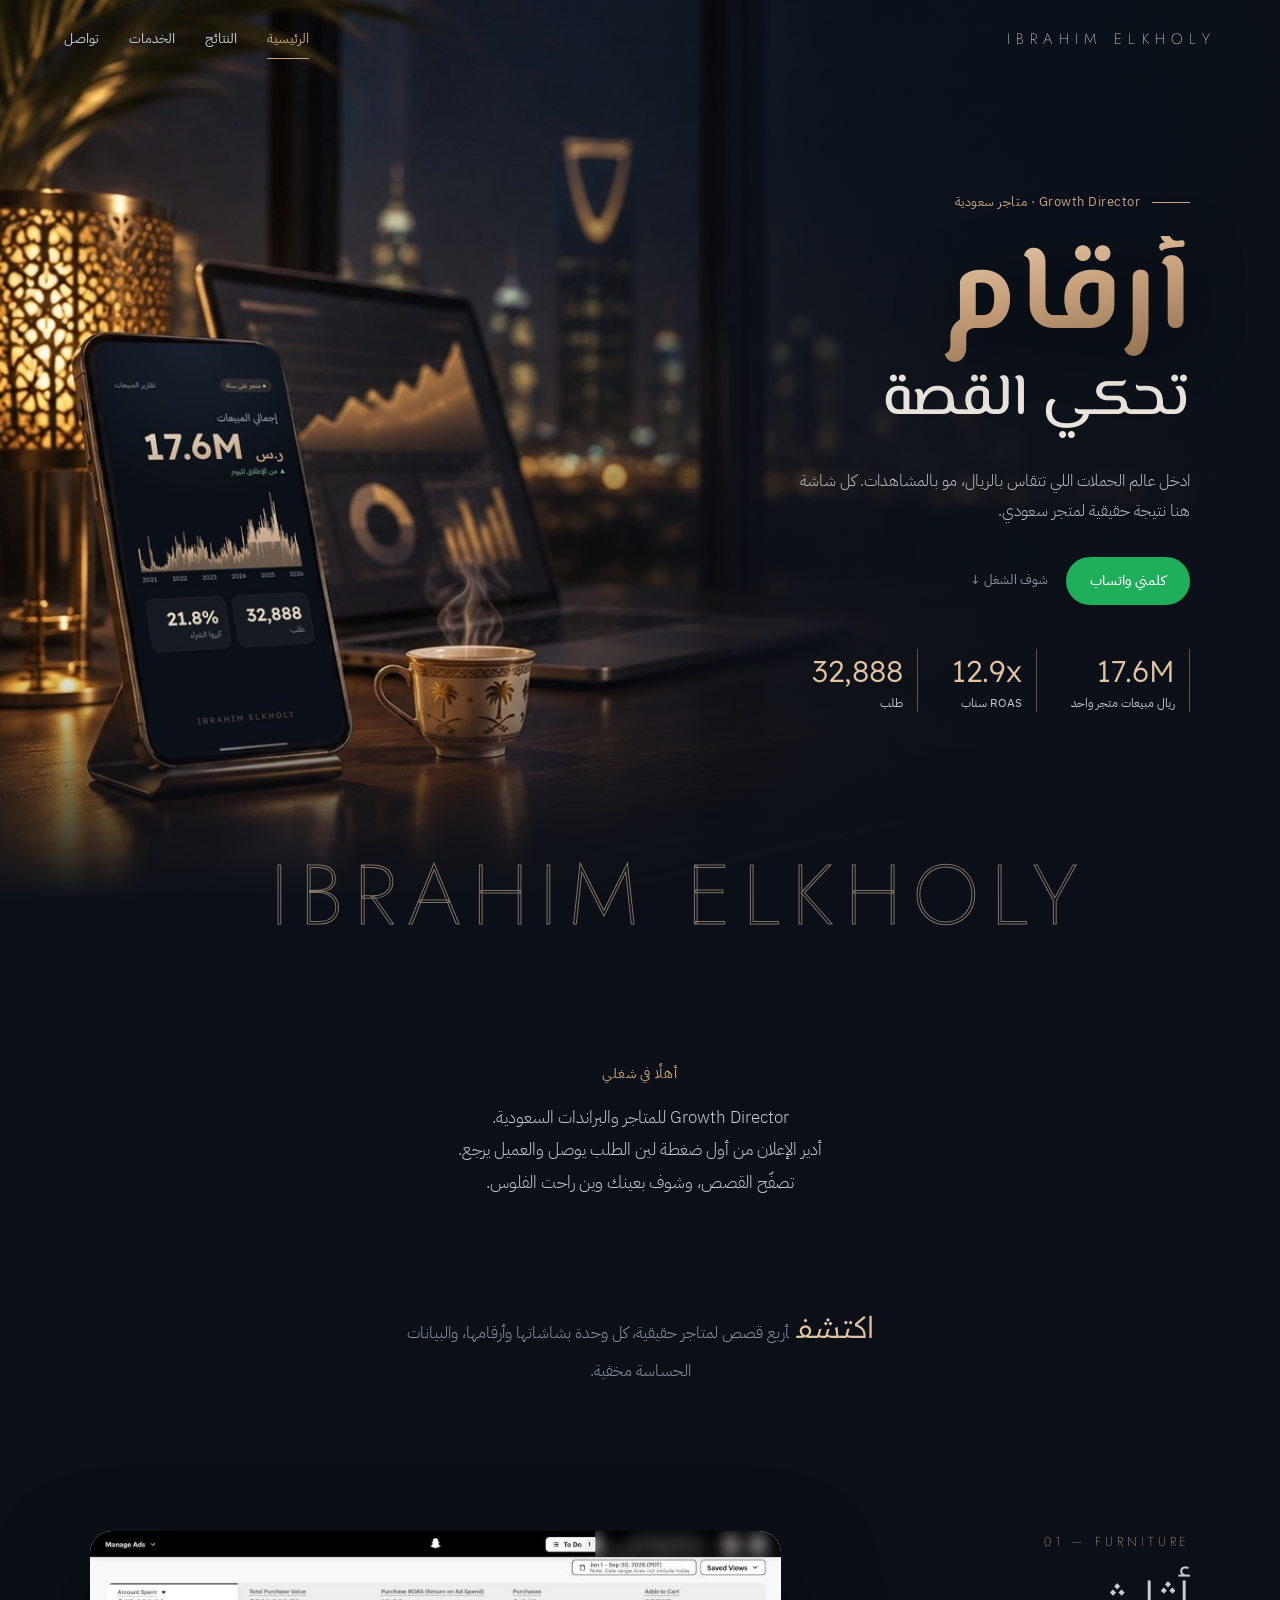
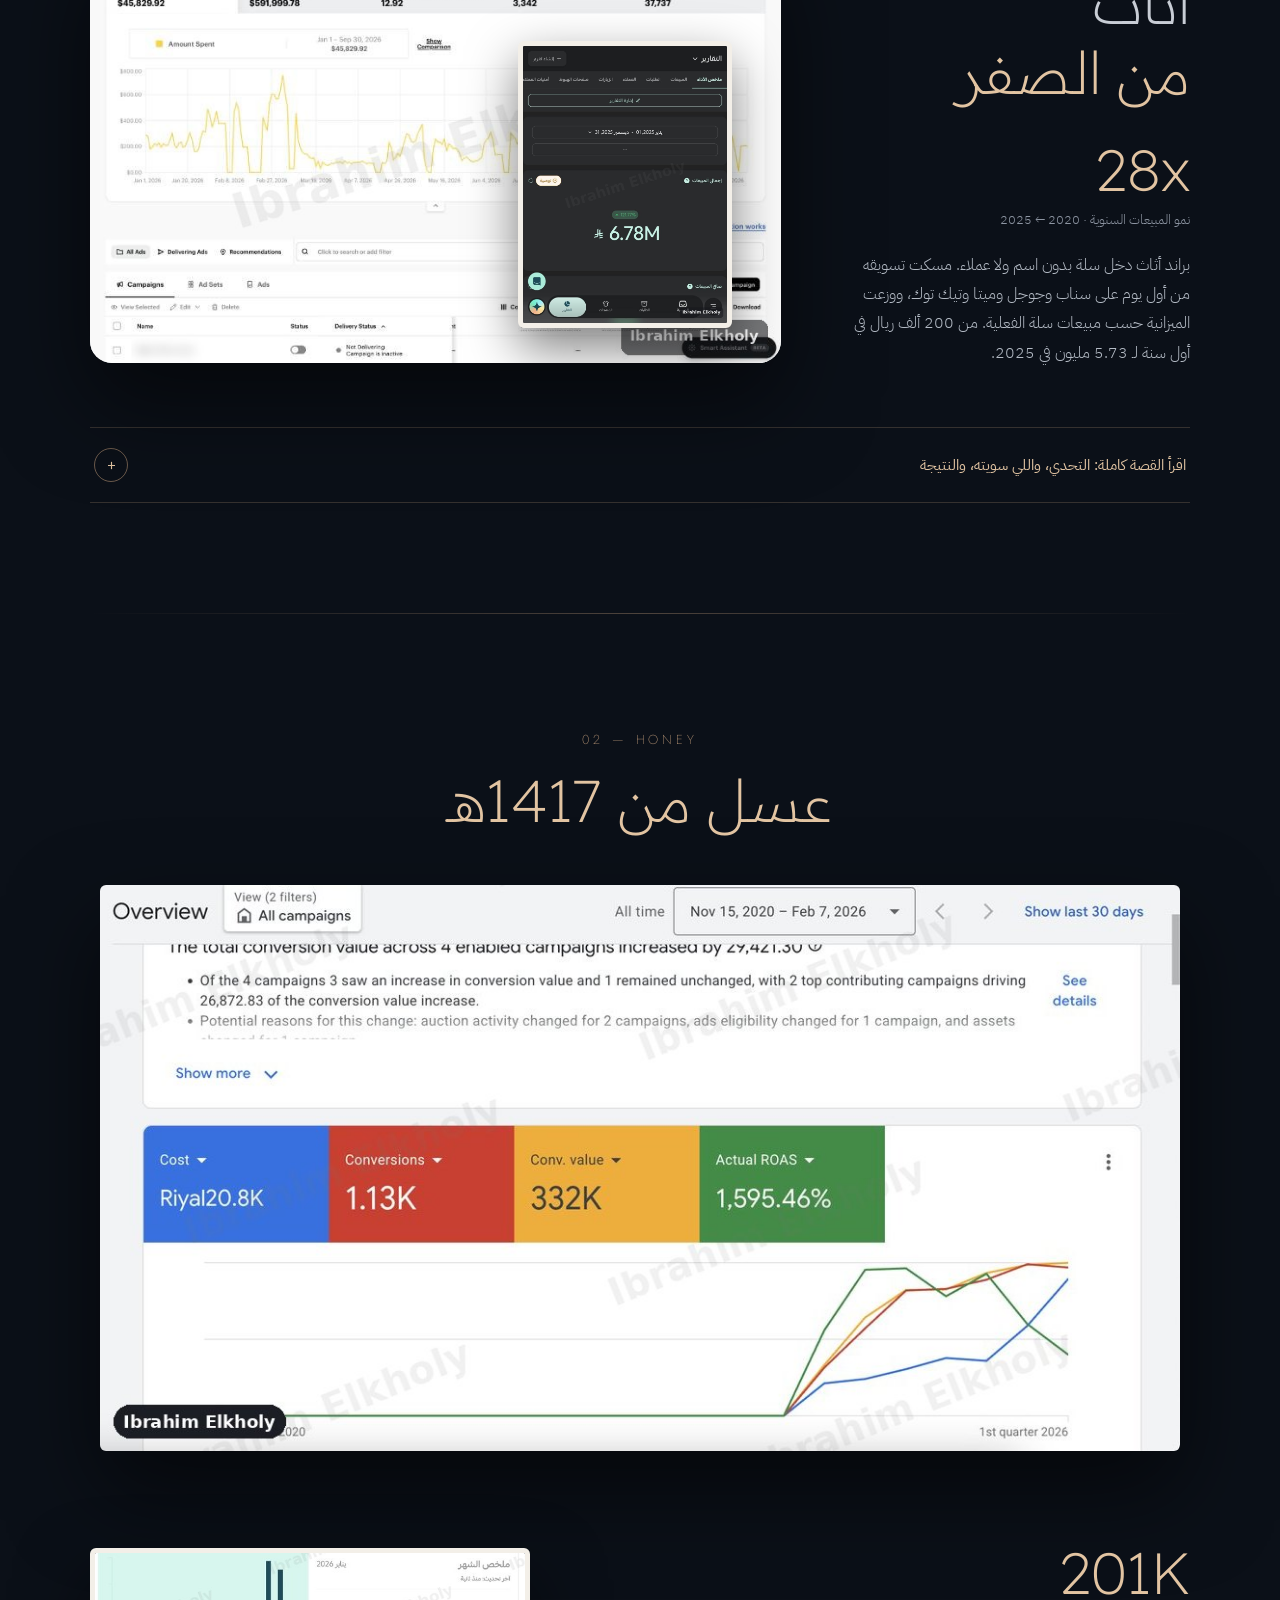
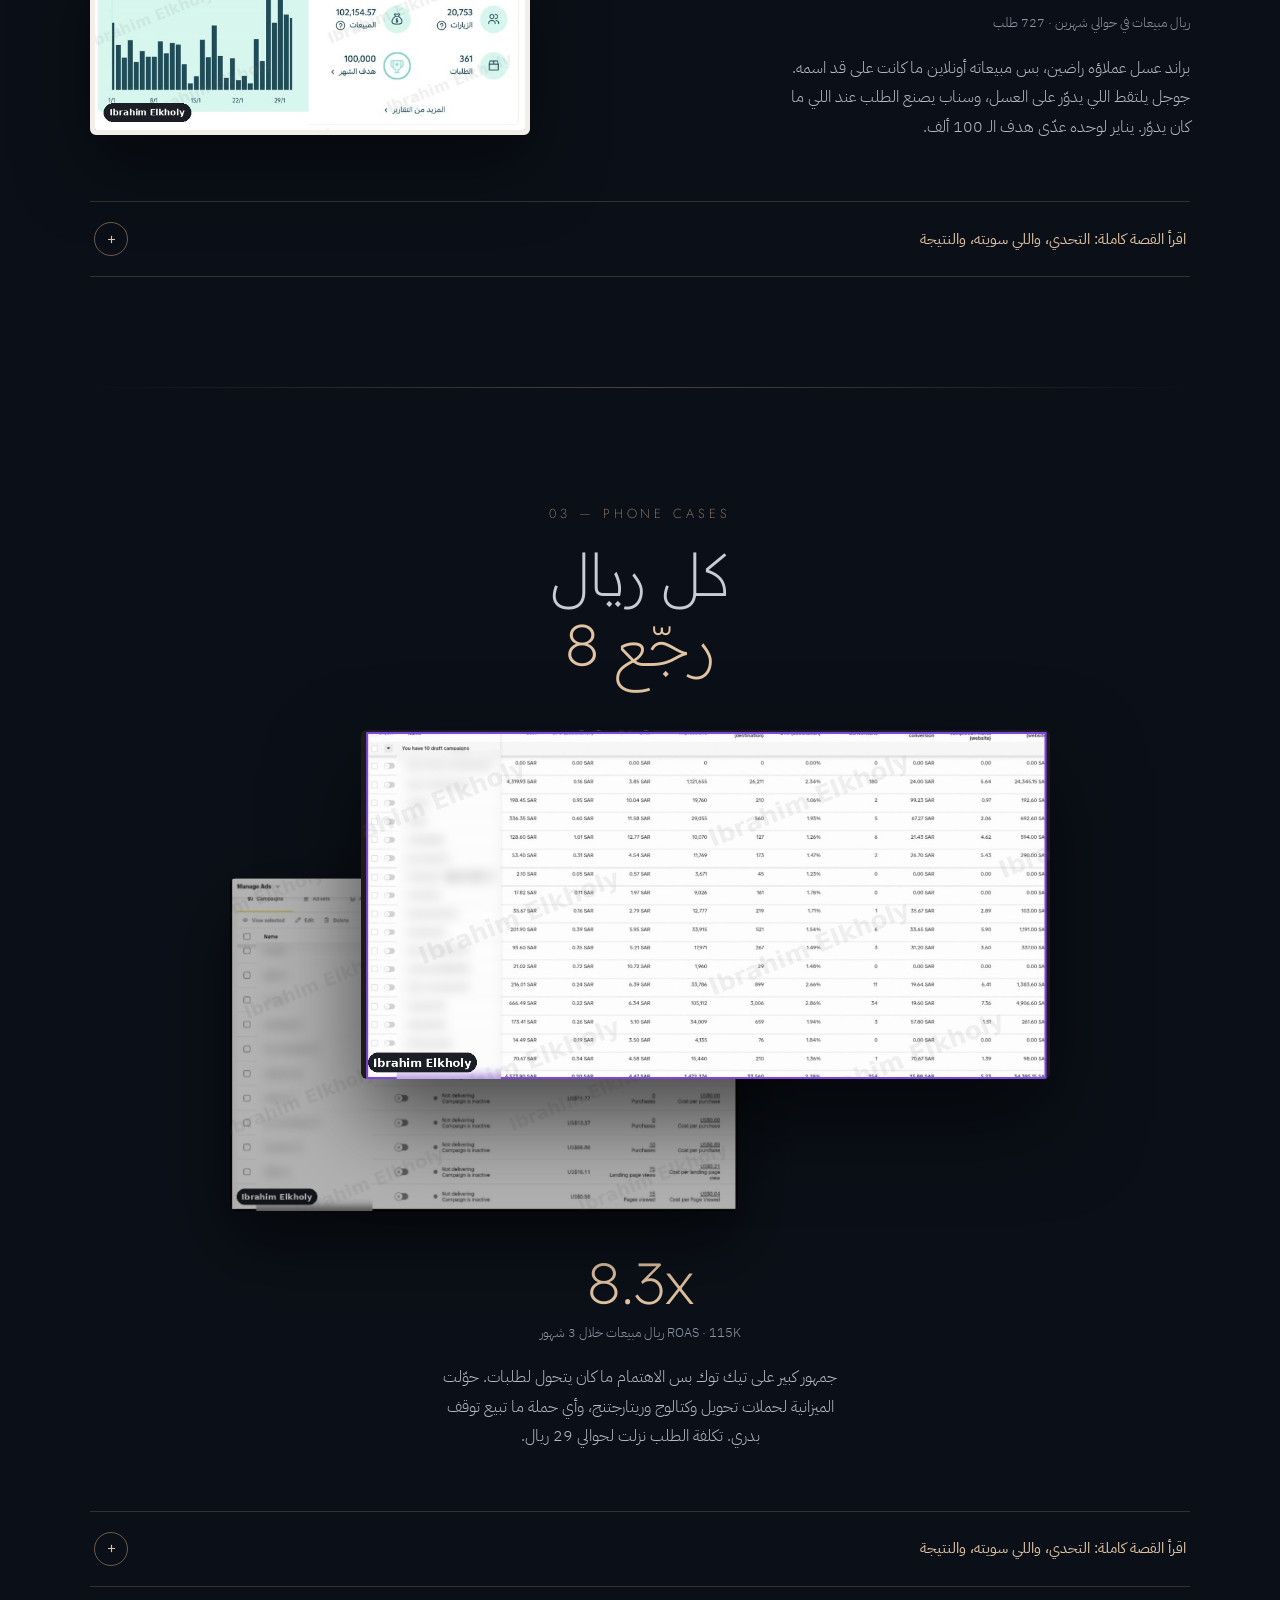
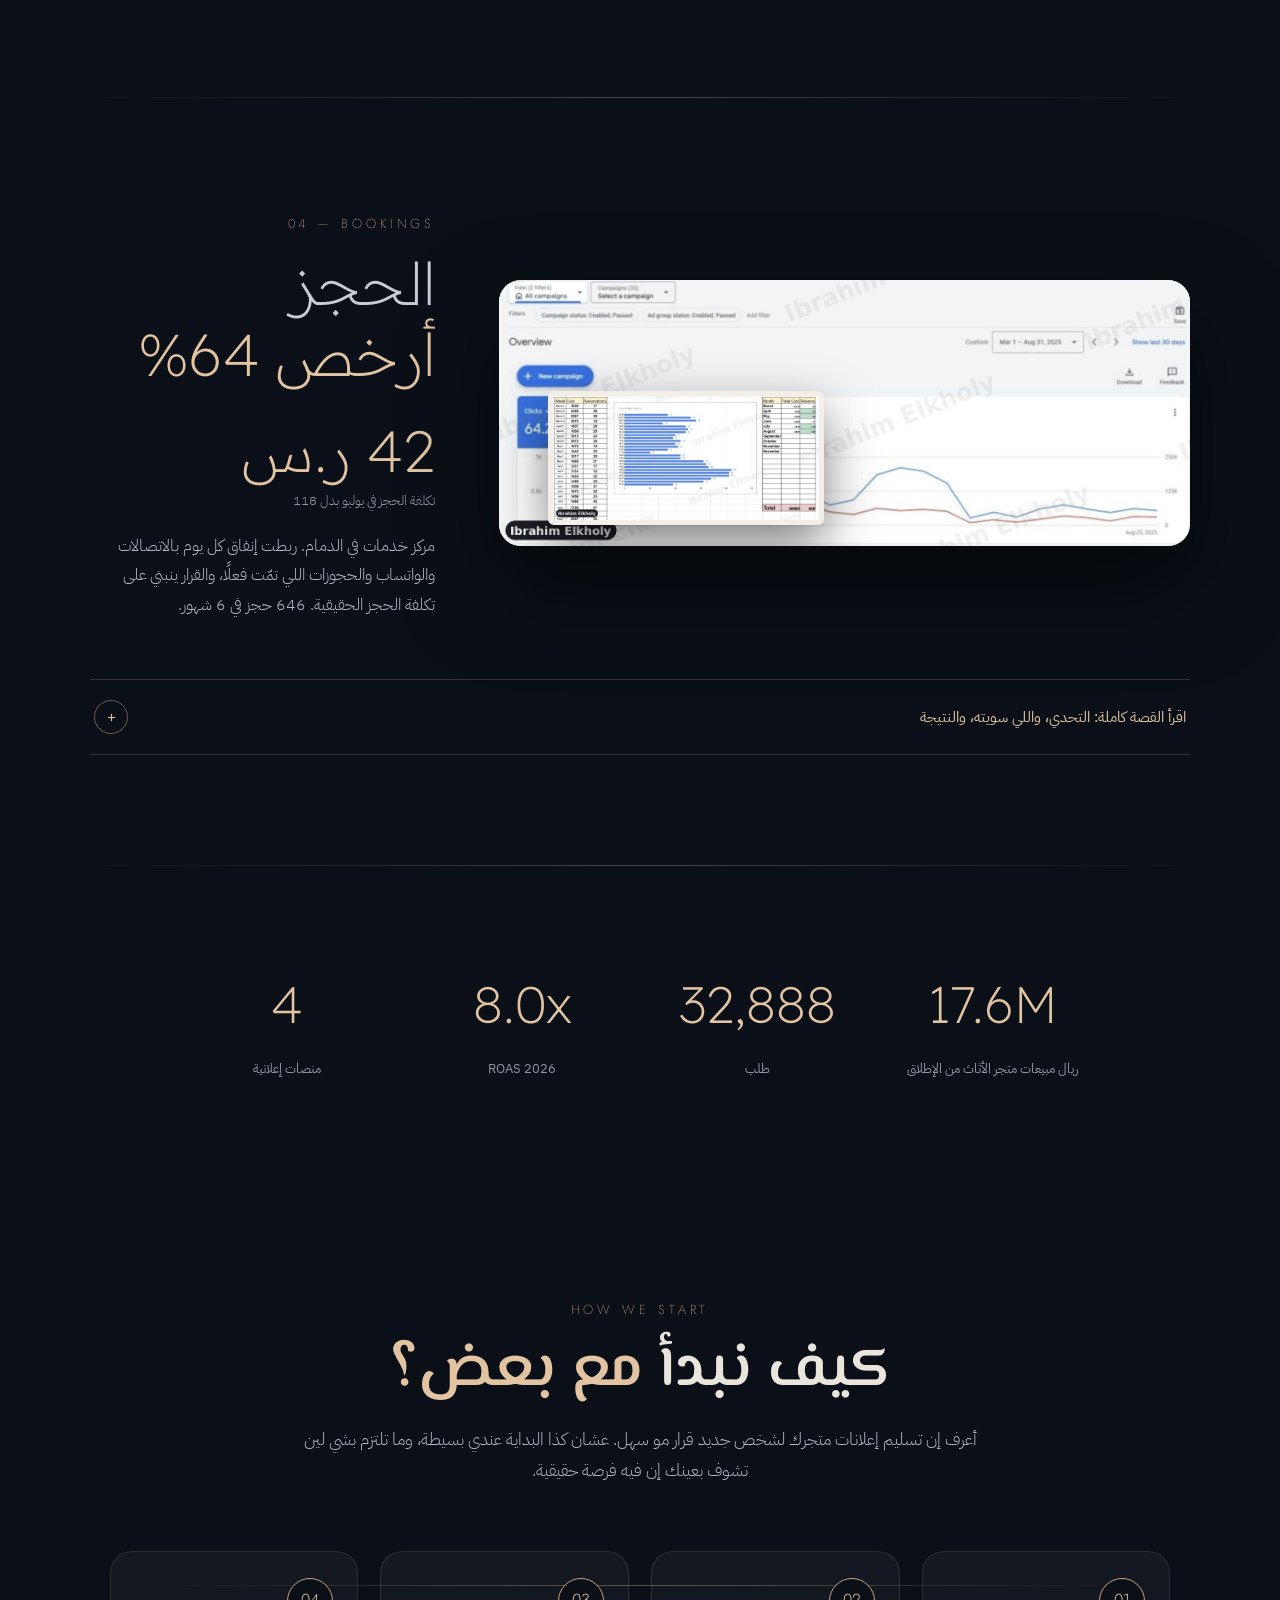
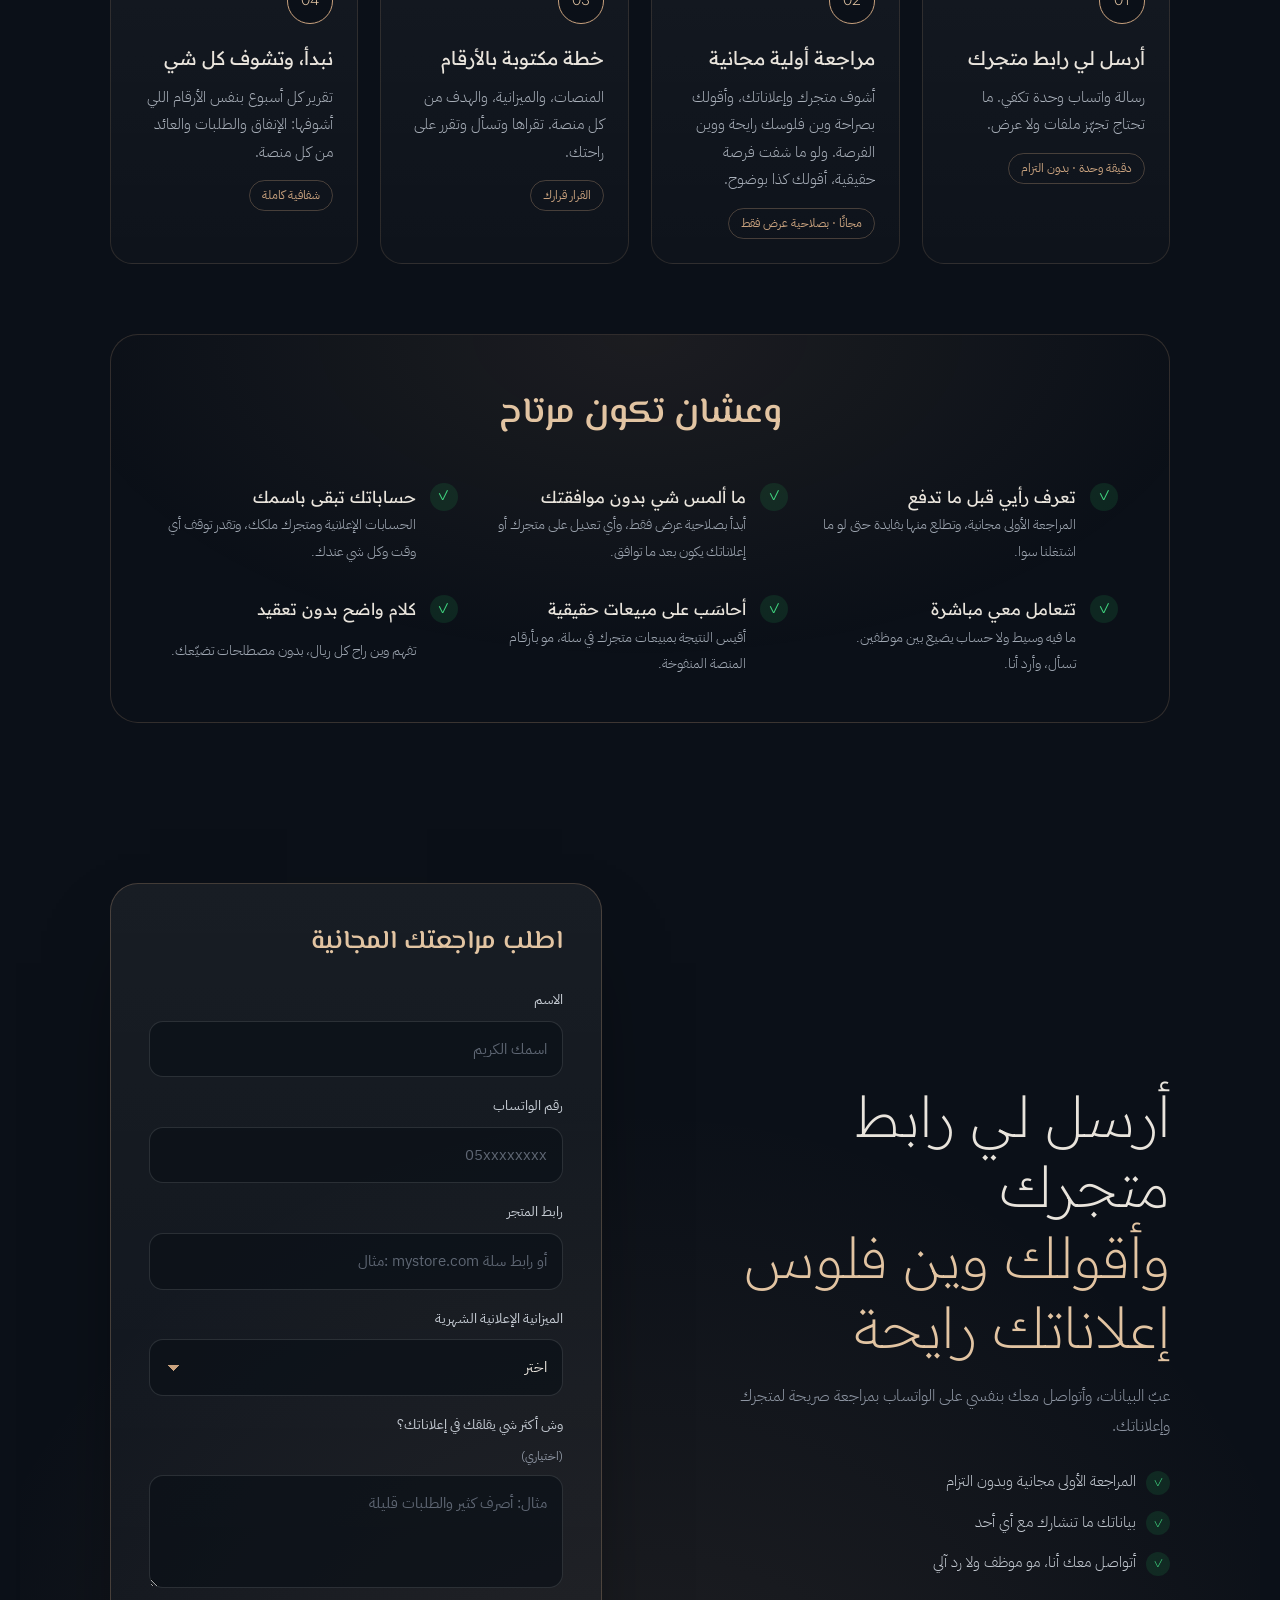
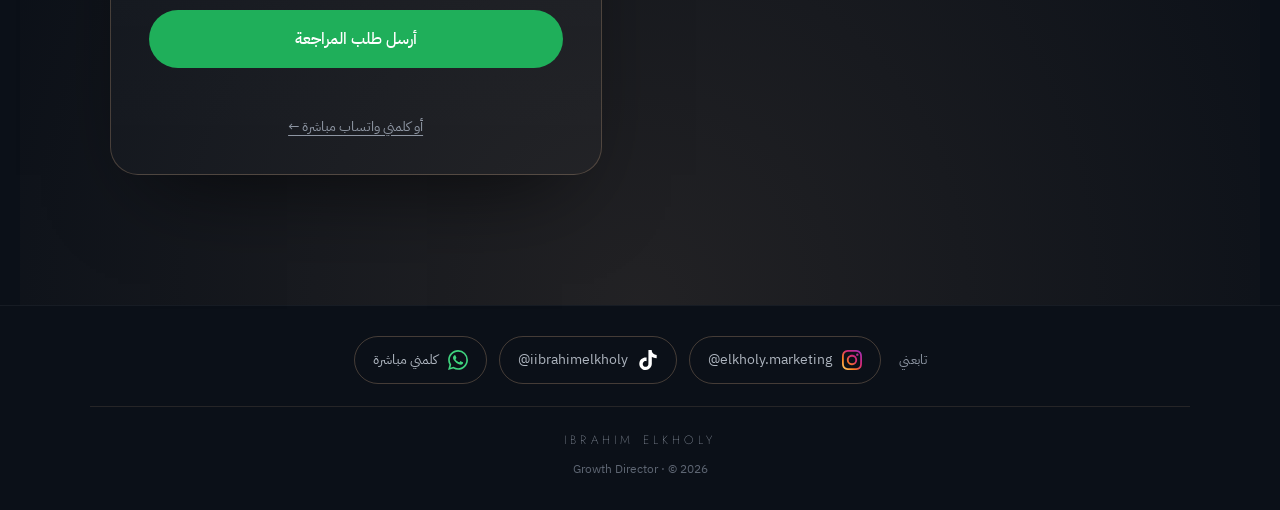
==== commit 39069272: "Footer: add TikTok link (@iibrahimelkholy) with icon; schema sameAs Co-Authored-By: Claude Opus 5.5 " ====
--- a/index.html
+++ b/index.html
@@ -18,7 +18,7 @@
 <meta property="og:site_name" content="Ibrahim Elkholy">
 <meta name="twitter:card" content="summary_large_image">
 <meta name="twitter:image" content="https://www.ibrahimelkholy.com/img/og.jpg">
-<script type="application/ld+json">{"@context": "https://schema.org", "@graph": [{"@type": "Person", "@id": "https://www.ibrahimelkholy.com/#person", "name": "إبراهيم الخولي", "alternateName": "Ibrahim Elkholy", "jobTitle": "Growth Director · Media Buyer", "sameAs": ["https://www.instagram.com/elkholy.marketing/"], "url": "https://www.ibrahimelkholy.com/", "image": "https://www.ibrahimelkholy.com/img/og.jpg", "knowsAbout": ["إعلانات سناب شات", "إعلانات جوجل", "إعلانات تيك توك", "إعلانات ميتا", "متاجر سلة", "التجارة الإلكترونية", "ميديا باينج"]}, {"@type": "ProfessionalService", "@id": "https://www.ibrahimelkholy.com/#service", "name": "Ibrahim Elkholy — إدارة إعلانات المتاجر", "url": "https://www.ibrahimelkholy.com/", "image": "https://www.ibrahimelkholy.com/img/og.jpg", "description": "إدارة إعلانات متاجر سلة والمتاجر السعودية على سناب وجوجل وتيك توك وميتا بهدف مبيعات حقيقية.", "areaServed": {"@type": "Country", "name": "Saudi Arabia"}, "founder": {"@id": "https://www.ibrahimelkholy.com/#person"}, "telephone": "+966597067966", "inLanguage": "ar", "hasOfferCatalog": {"@type": "OfferCatalog", "name": "الخدمات", "itemListElement": [{"@type": "Offer", "itemOffered": {"@type": "Service", "name": "إدارة الحملات الإعلانية"}}, {"@type": "Offer", "itemOffered": {"@type": "Service", "name": "صناعة محتوى إعلاني"}}, {"@type": "Offer", "itemOffered": {"@type": "Service", "name": "تتبع وتقارير أسبوعية"}}, {"@type": "Offer", "itemOffered": {"@type": "Service", "name": "متابعة طلبات متجر سلة"}}, {"@type": "Offer", "itemOffered": {"@type": "Service", "name": "CRM وتكرار الشراء"}}]}}]}</script>
+<script type="application/ld+json">{"@context": "https://schema.org", "@graph": [{"@type": "Person", "@id": "https://www.ibrahimelkholy.com/#person", "name": "إبراهيم الخولي", "alternateName": "Ibrahim Elkholy", "jobTitle": "Growth Director · Media Buyer", "sameAs": ["https://www.instagram.com/elkholy.marketing/", "https://www.tiktok.com/@iibrahimelkholy"], "url": "https://www.ibrahimelkholy.com/", "image": "https://www.ibrahimelkholy.com/img/og.jpg", "knowsAbout": ["إعلانات سناب شات", "إعلانات جوجل", "إعلانات تيك توك", "إعلانات ميتا", "متاجر سلة", "التجارة الإلكترونية", "ميديا باينج"]}, {"@type": "ProfessionalService", "@id": "https://www.ibrahimelkholy.com/#service", "name": "Ibrahim Elkholy — إدارة إعلانات المتاجر", "url": "https://www.ibrahimelkholy.com/", "image": "https://www.ibrahimelkholy.com/img/og.jpg", "description": "إدارة إعلانات متاجر سلة والمتاجر السعودية على سناب وجوجل وتيك توك وميتا بهدف مبيعات حقيقية.", "areaServed": {"@type": "Country", "name": "Saudi Arabia"}, "founder": {"@id": "https://www.ibrahimelkholy.com/#person"}, "telephone": "+966597067966", "inLanguage": "ar", "hasOfferCatalog": {"@type": "OfferCatalog", "name": "الخدمات", "itemListElement": [{"@type": "Offer", "itemOffered": {"@type": "Service", "name": "إدارة الحملات الإعلانية"}}, {"@type": "Offer", "itemOffered": {"@type": "Service", "name": "صناعة محتوى إعلاني"}}, {"@type": "Offer", "itemOffered": {"@type": "Service", "name": "تتبع وتقارير أسبوعية"}}, {"@type": "Offer", "itemOffered": {"@type": "Service", "name": "متابعة طلبات متجر سلة"}}, {"@type": "Offer", "itemOffered": {"@type": "Service", "name": "CRM وتكرار الشراء"}}]}}]}</script>
 <meta name="theme-color" content="#0B1018">
 <link rel="icon" href="data:image/svg+xml,%3Csvg xmlns=%27http://www.w3.org/2000/svg%27 viewBox=%270 0 64 64%27%3E%3Crect width=%2764%27 height=%2764%27 rx=%2716%27 fill=%27%23121318%27/%3E%3Ctext x=%2732%27 y=%2742%27 font-family=%27Arial%27 font-weight=%27700%27 font-size=%2728%27 fill=%27%23fff%27 text-anchor=%27middle%27%3EIE%3C/text%3E%3Ccircle cx=%2752%27 cy=%2752%27 r=%276%27 fill=%27%23A61E2B%27/%3E%3C/svg%3E">
 <link rel="preconnect" href="https://fonts.googleapis.com">
@@ -194,6 +194,7 @@
  <div class="soc" aria-label="حساباتي على السوشيال ميديا">
   <span class="soc-t">تابعني</span>
   <a href="https://www.instagram.com/elkholy.marketing/" target="_blank" rel="noopener me" aria-label="إنستجرام @elkholy.marketing"><img class="ico" src="img/icons/ig.svg?v=2" alt="" width="20" height="20"><span dir="ltr">@elkholy.marketing</span></a>
+  <a href="https://www.tiktok.com/@iibrahimelkholy" target="_blank" rel="noopener me" aria-label="تيك توك @iibrahimelkholy"><img class="ico" src="img/icons/tt.svg" alt="" width="20" height="20"><span dir="ltr">@iibrahimelkholy</span></a>
   <a href="https://wa.me/966597067966" target="_blank" rel="noopener" aria-label="واتساب"><img class="ico" src="img/icons/wa.svg" alt="" width="20" height="20"><span>كلمني مباشرة</span></a>
  </div>
  <span class="lat">IBRAHIM ELKHOLY</span>Growth Director · © <span id="yr"></span>
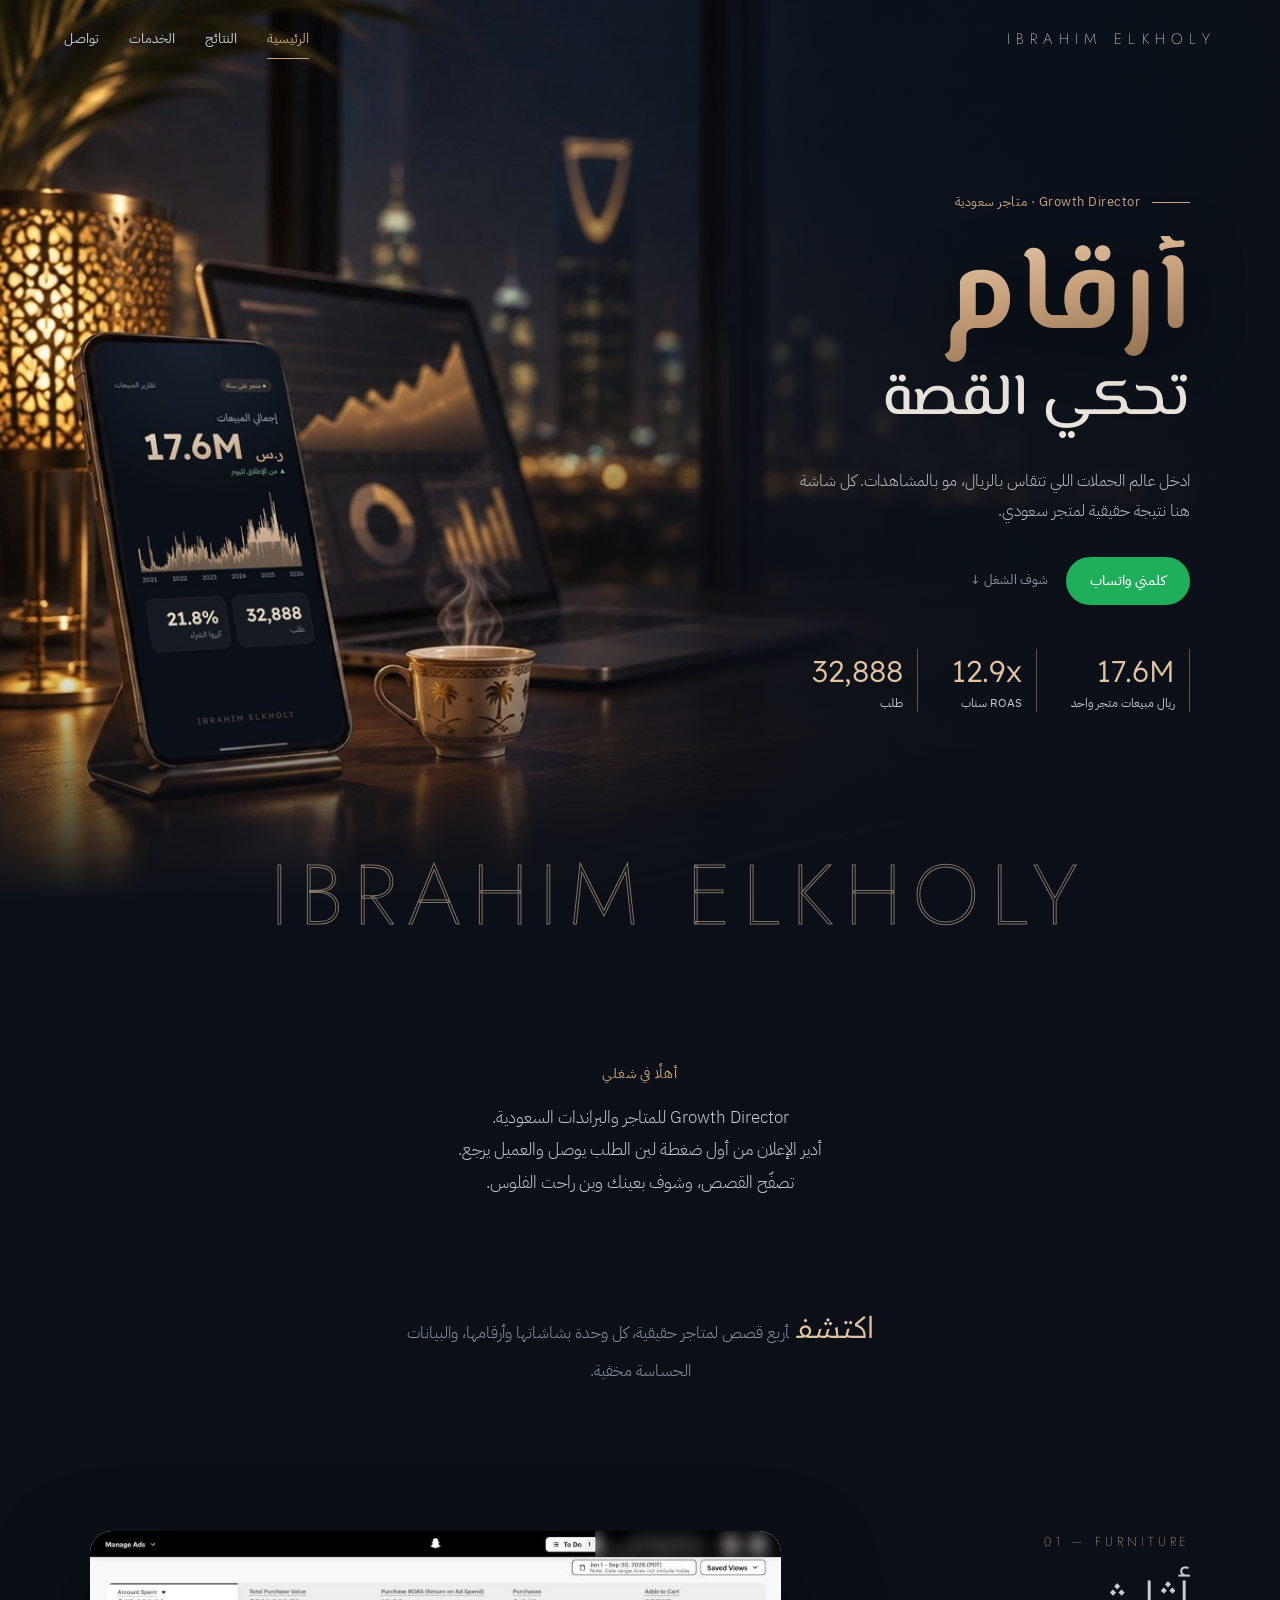
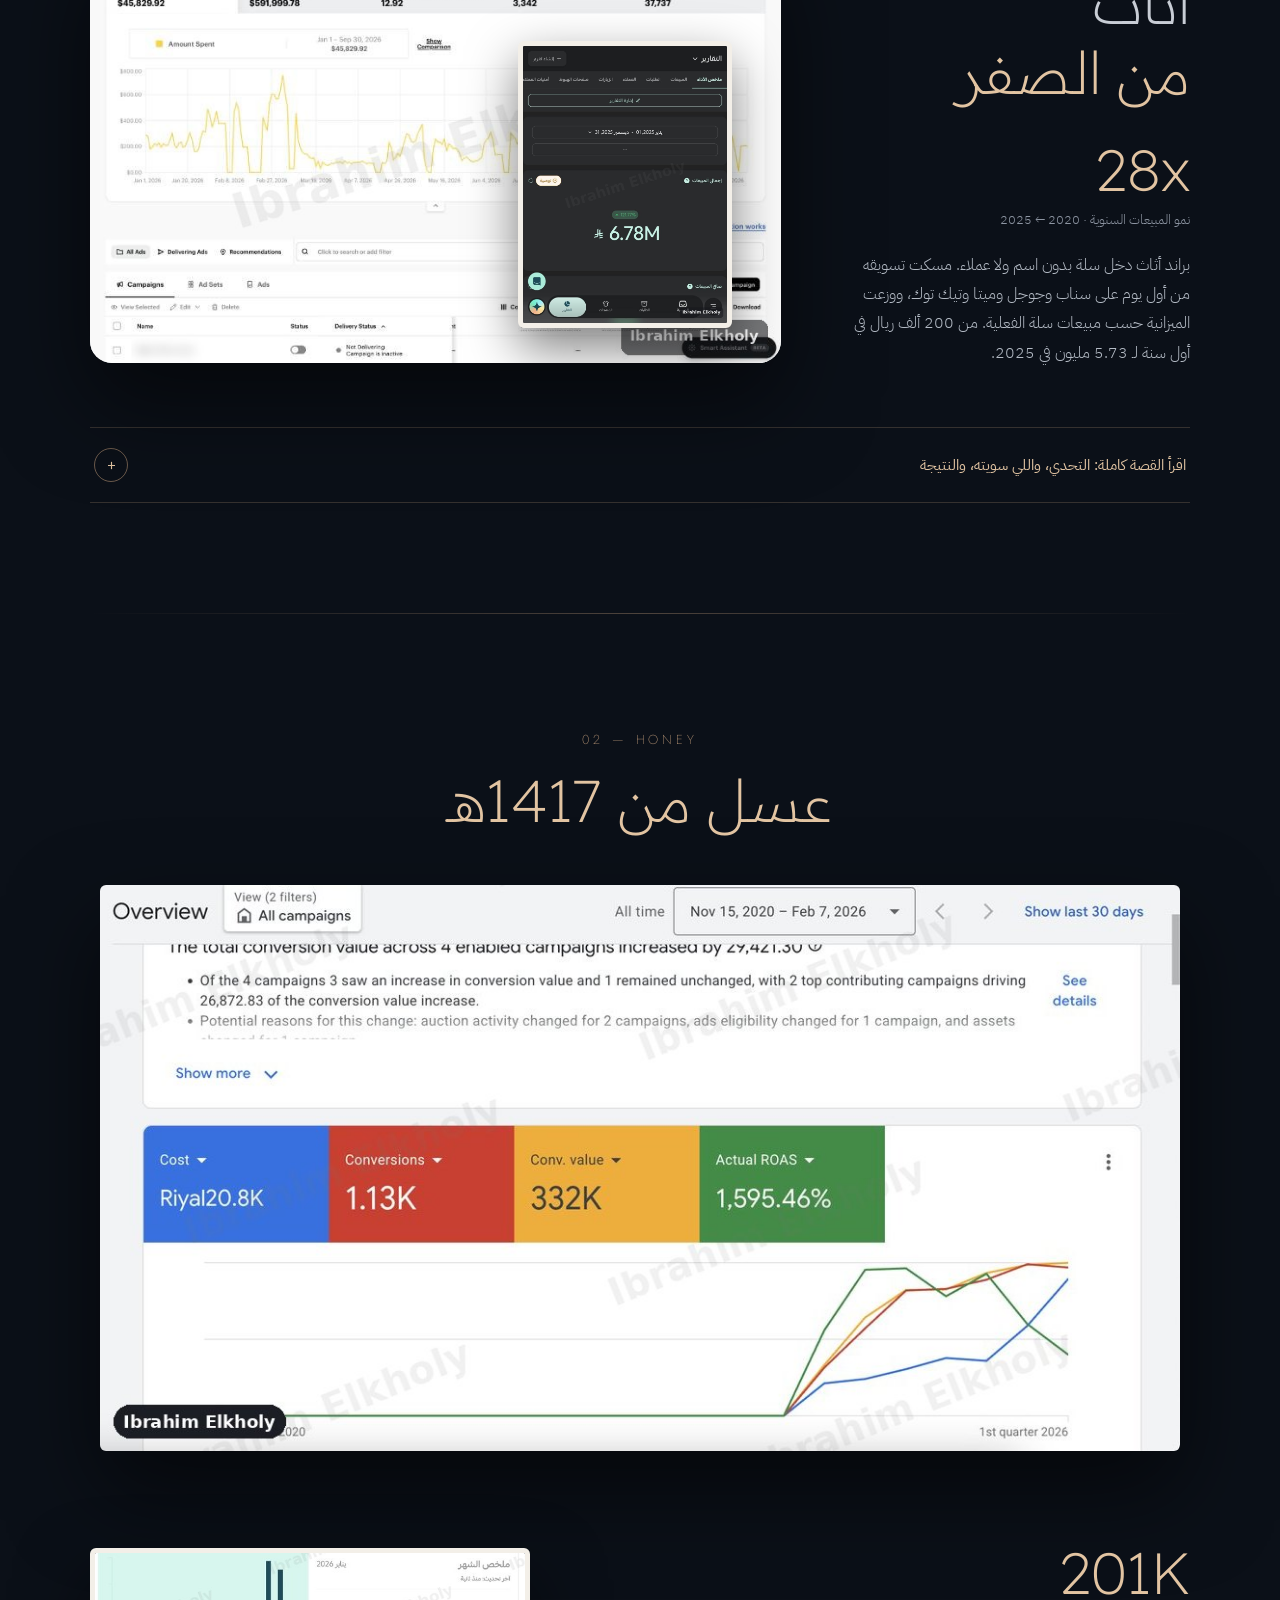
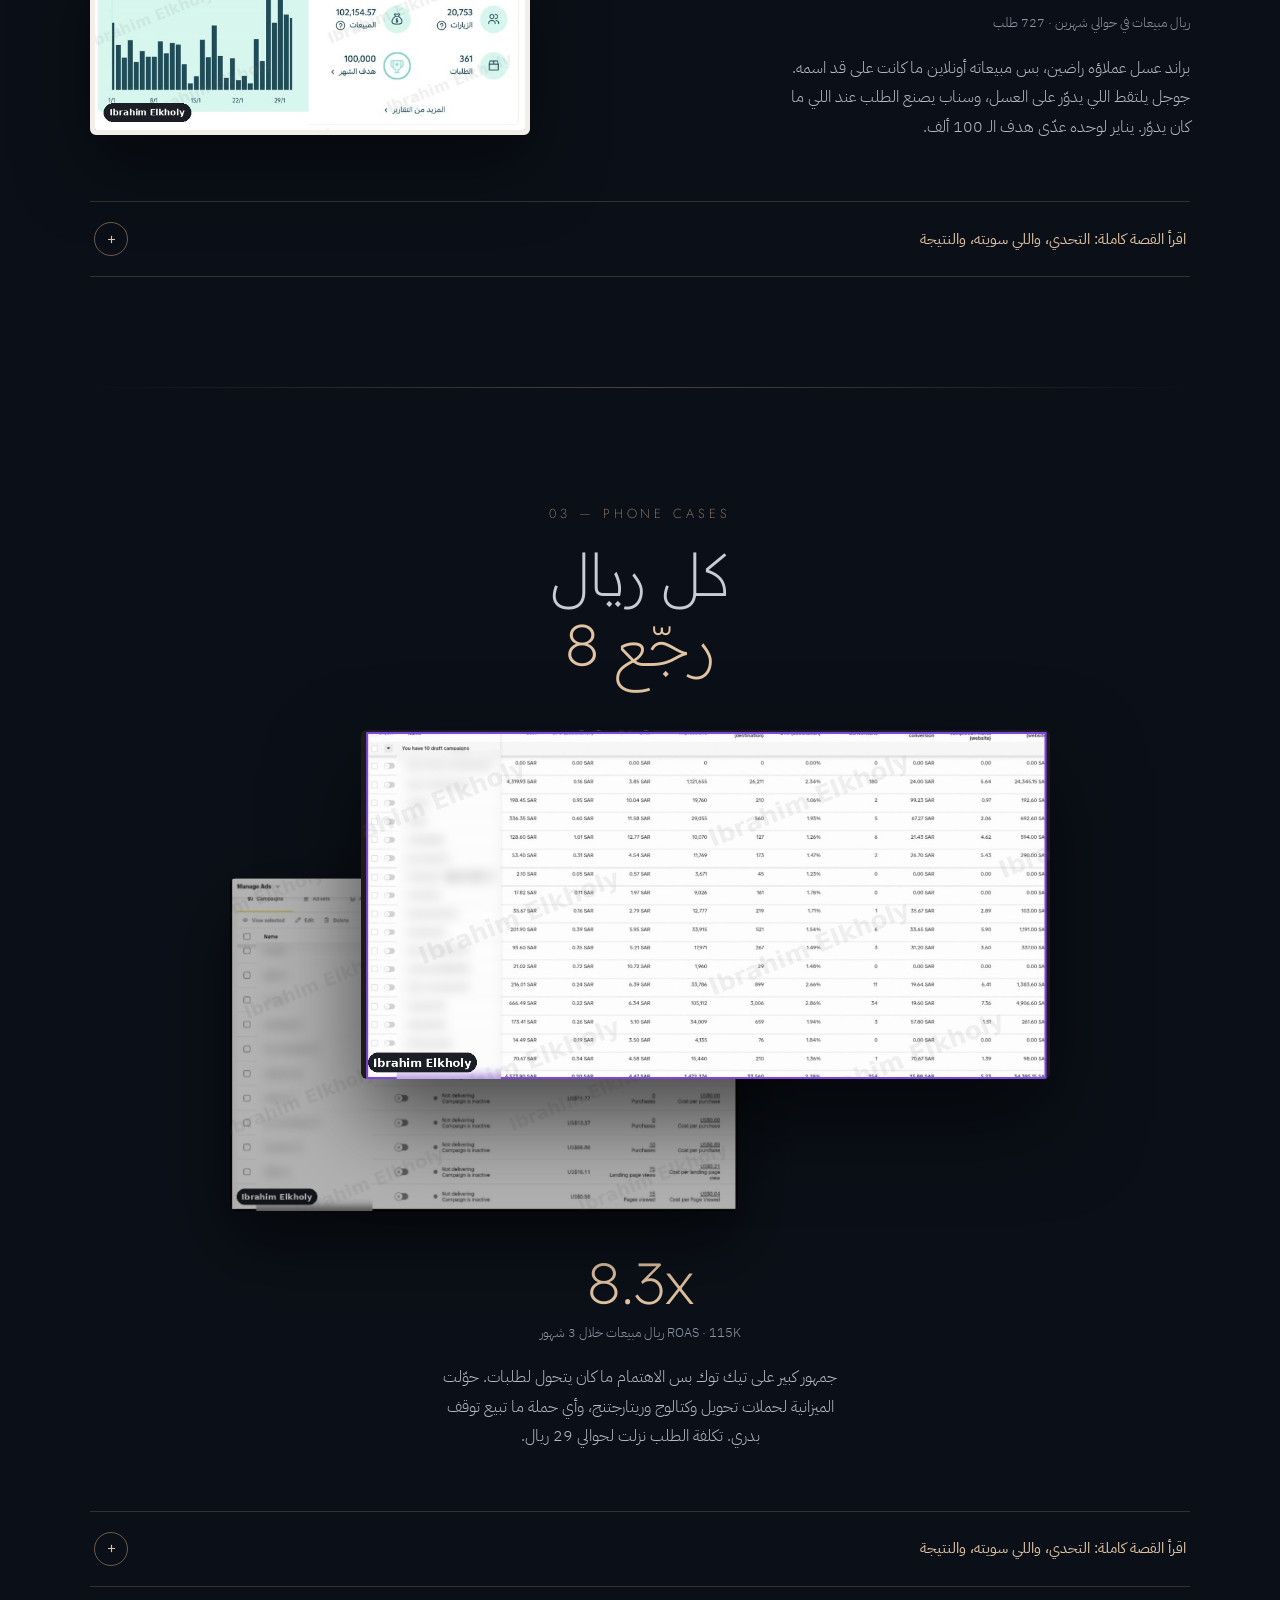
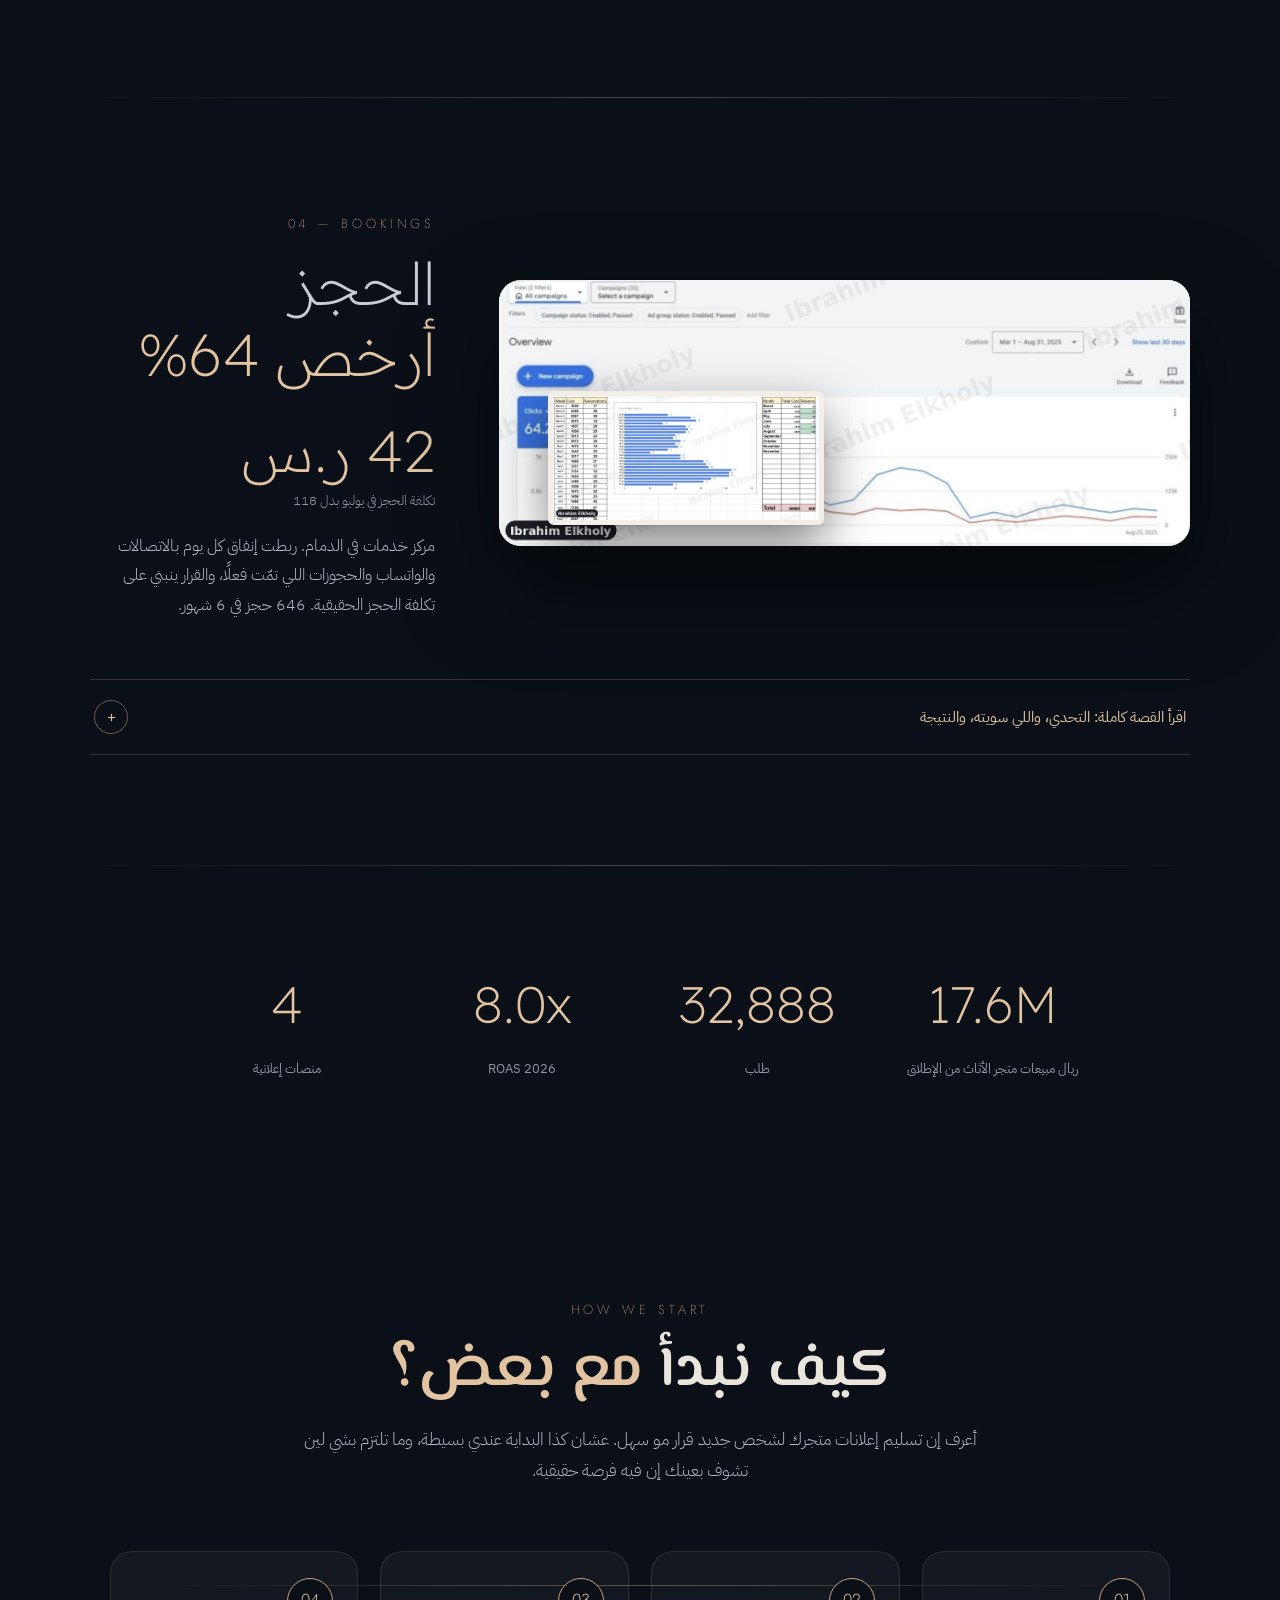
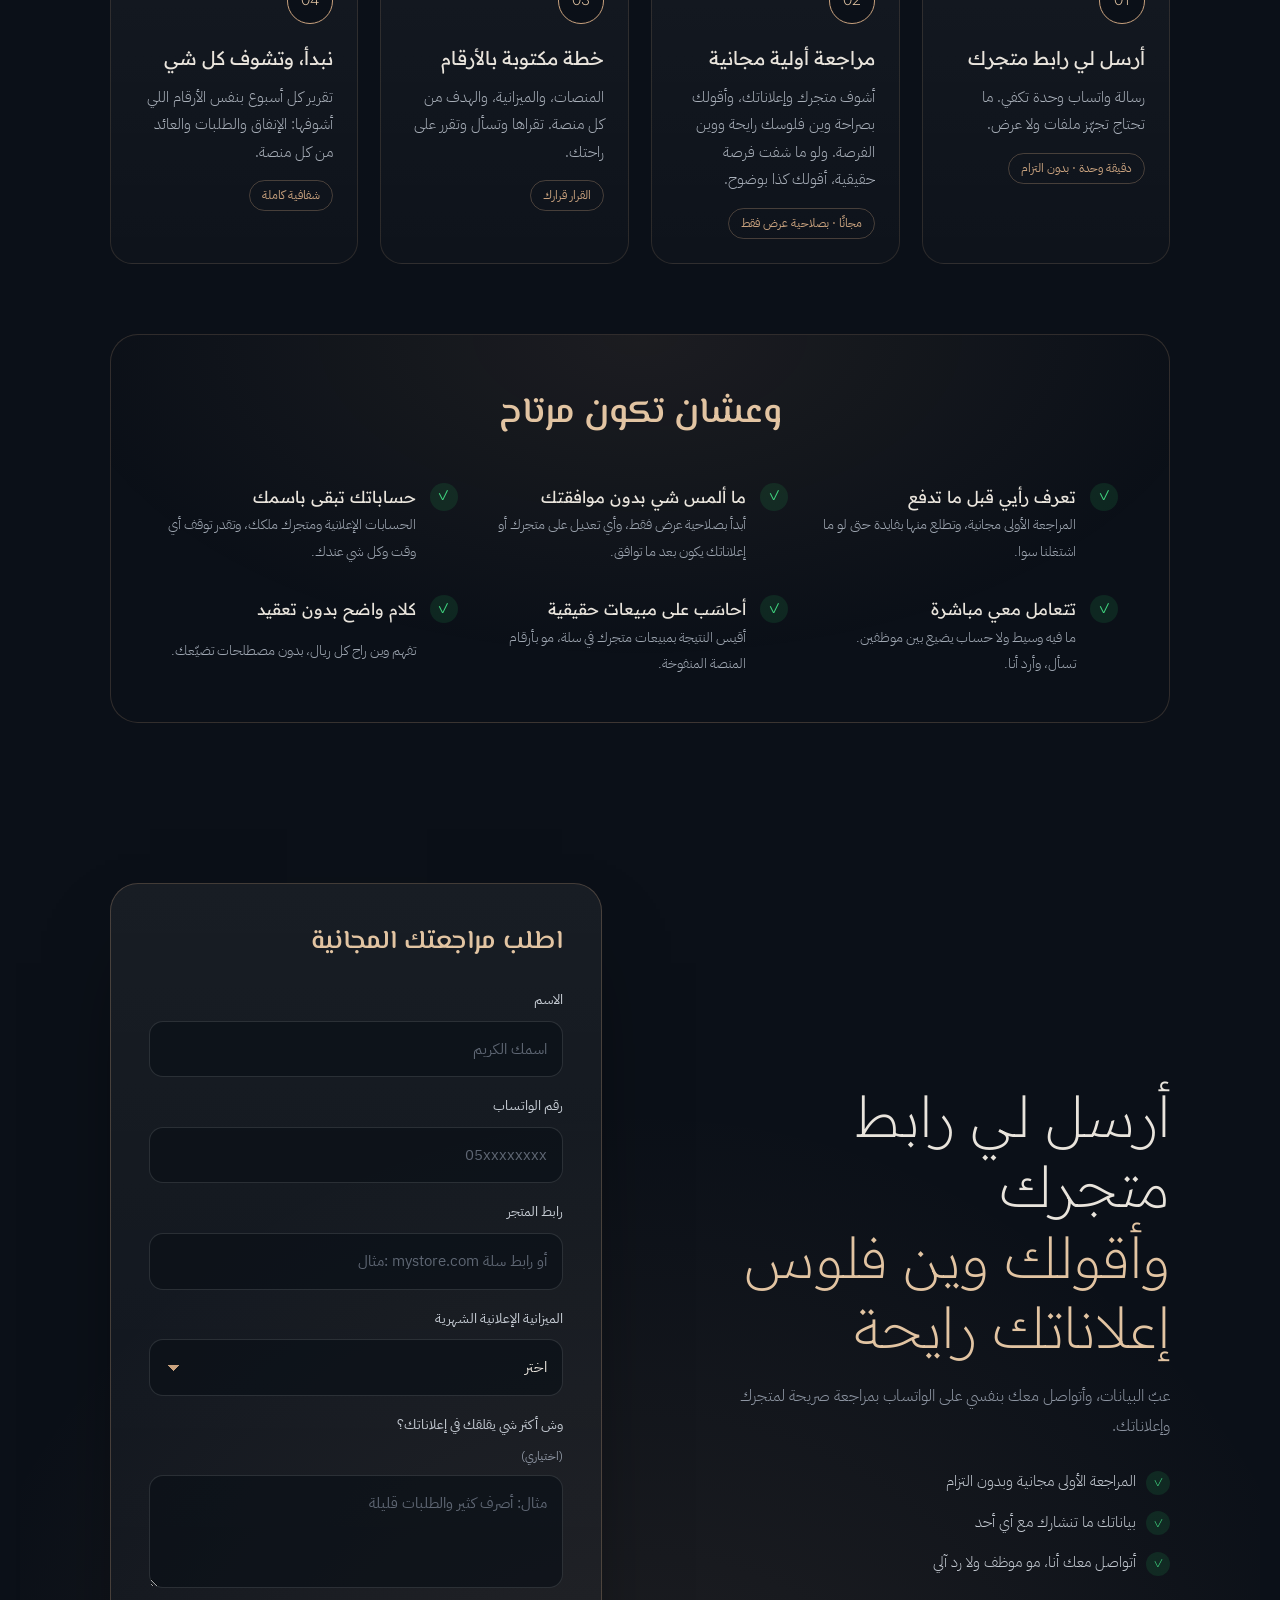
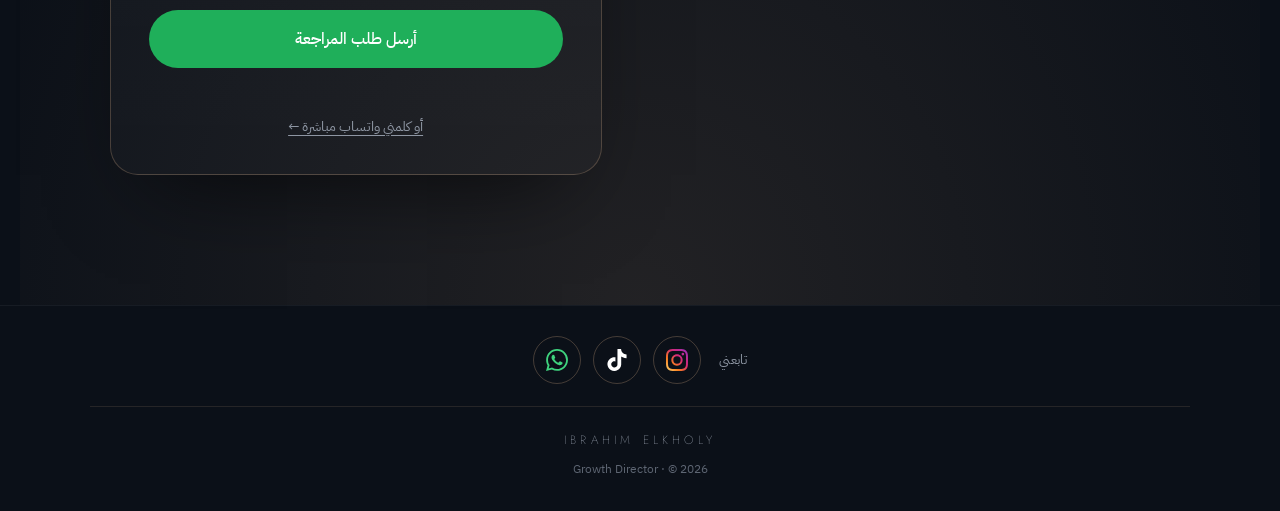
==== commit 77afc4cb: "Footer social: icon-only circular buttons Co-Authored-By: Claude Opus 5.5 <noreply@anthropic.com> Cl" ====
--- a/index.html
+++ b/index.html
@@ -25,7 +25,7 @@
 <link rel="preconnect" href="https://fonts.gstatic.com" crossorigin>
 <link href="https://fonts.googleapis.com/css2?family=Jost:wght@200;300;400&family=El+Messiri:wght@500;600;700&family=Readex+Pro:wght@200;300;400;500&family=IBM+Plex+Sans+Arabic:wght@300;400;500&display=swap" rel="stylesheet">
 <link rel="preload" as="image" href="img/hero-sales.jpg">
-<link rel="stylesheet" href="assets/cine.css?v=10">
+<link rel="stylesheet" href="assets/cine.css?v=11">
 </head>
 <body data-page="home">
 
@@ -193,9 +193,9 @@
 <footer>
  <div class="soc" aria-label="حساباتي على السوشيال ميديا">
   <span class="soc-t">تابعني</span>
-  <a href="https://www.instagram.com/elkholy.marketing/" target="_blank" rel="noopener me" aria-label="إنستجرام @elkholy.marketing"><img class="ico" src="img/icons/ig.svg?v=2" alt="" width="20" height="20"><span dir="ltr">@elkholy.marketing</span></a>
-  <a href="https://www.tiktok.com/@iibrahimelkholy" target="_blank" rel="noopener me" aria-label="تيك توك @iibrahimelkholy"><img class="ico" src="img/icons/tt.svg" alt="" width="20" height="20"><span dir="ltr">@iibrahimelkholy</span></a>
-  <a href="https://wa.me/966597067966" target="_blank" rel="noopener" aria-label="واتساب"><img class="ico" src="img/icons/wa.svg" alt="" width="20" height="20"><span>كلمني مباشرة</span></a>
+  <a href="https://www.instagram.com/elkholy.marketing/" target="_blank" rel="noopener me" aria-label="إنستجرام @elkholy.marketing"><img class="ico" src="img/icons/ig.svg?v=2" alt="" width="22" height="22"></a>
+  <a href="https://www.tiktok.com/@iibrahimelkholy" target="_blank" rel="noopener me" aria-label="تيك توك @iibrahimelkholy"><img class="ico" src="img/icons/tt.svg" alt="" width="22" height="22"></a>
+  <a href="https://wa.me/966597067966" target="_blank" rel="noopener" aria-label="واتساب"><img class="ico" src="img/icons/wa.svg" alt="" width="22" height="22"></a>
  </div>
  <span class="lat">IBRAHIM ELKHOLY</span>Growth Director · © <span id="yr"></span>
 </footer>
--- a/assets/cine.css
+++ b/assets/cine.css
@@ -208,3 +208,7 @@
 
 
 footer .soc .ico{width:20px;height:20px;flex:none;display:block}
+
+footer .soc a{width:48px;height:48px;padding:0!important;justify-content:center;border-radius:50%!important}
+footer .soc .ico{width:22px;height:22px}
+
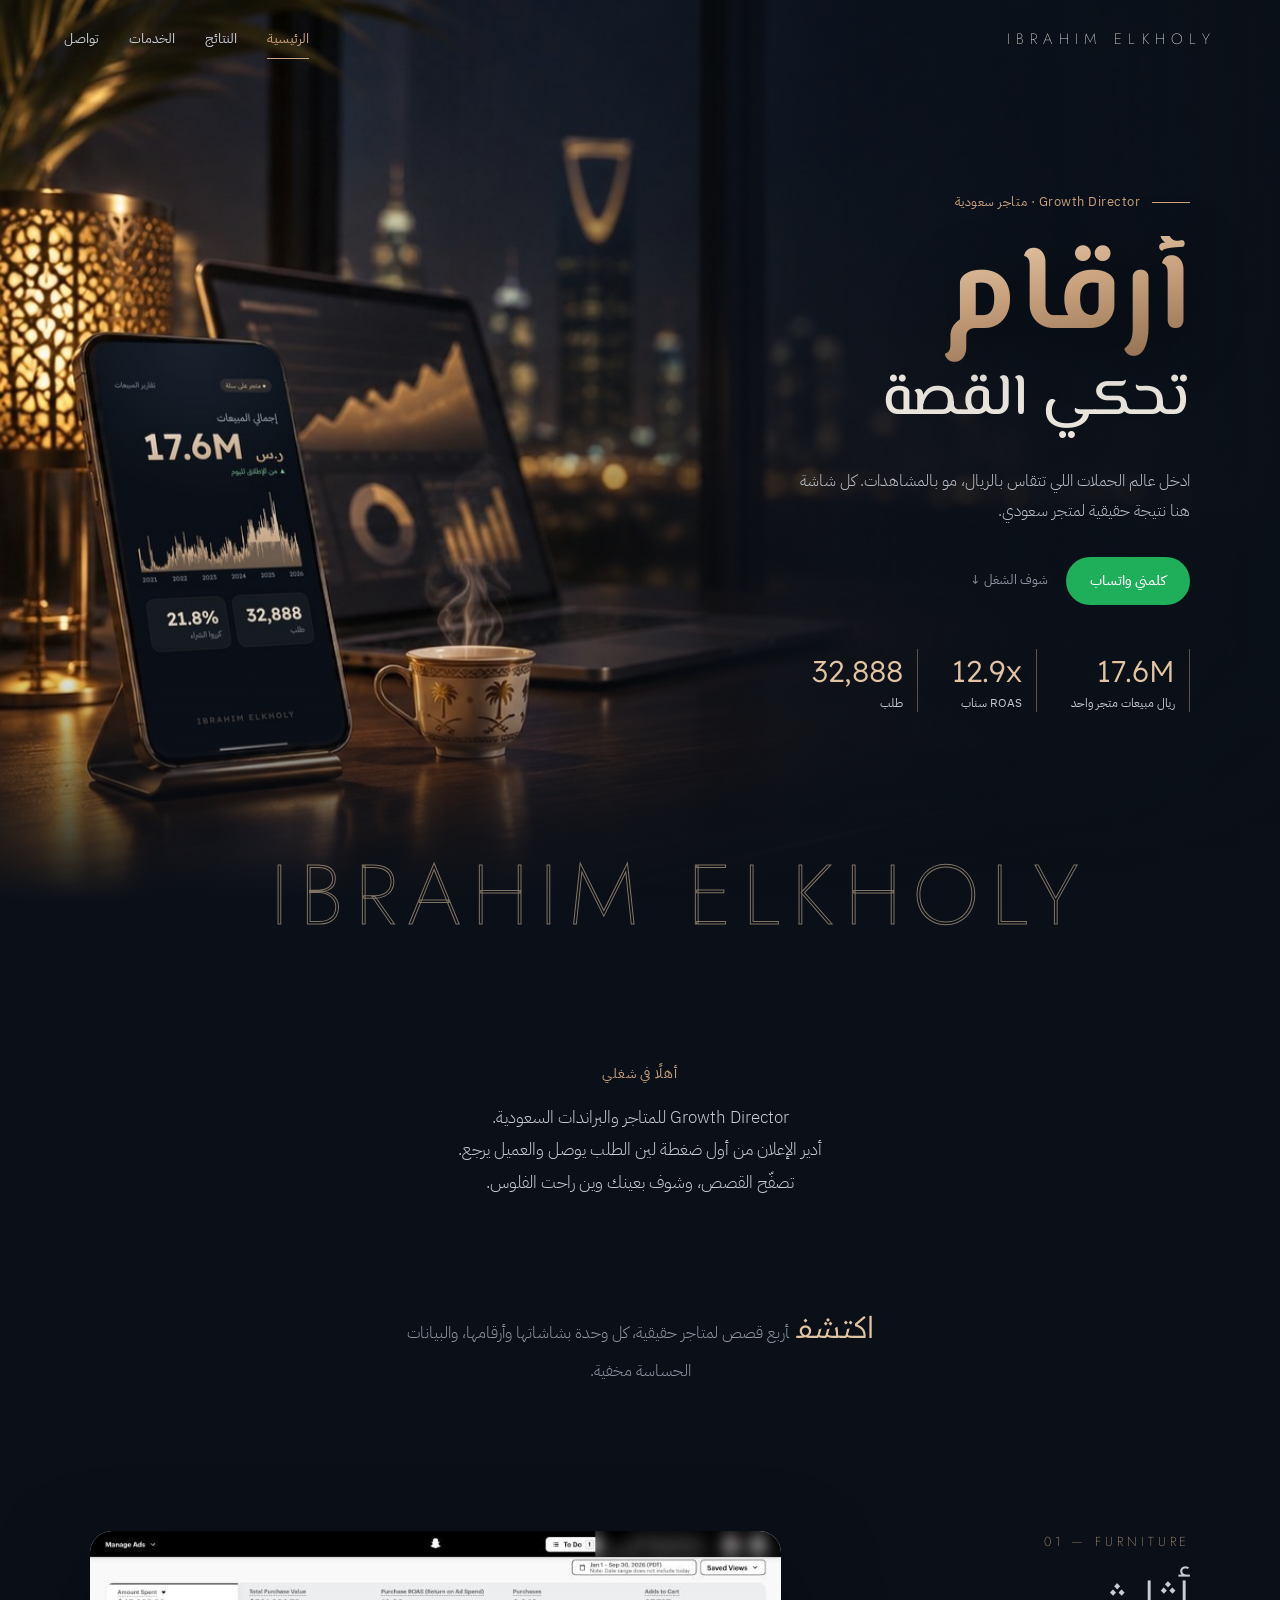
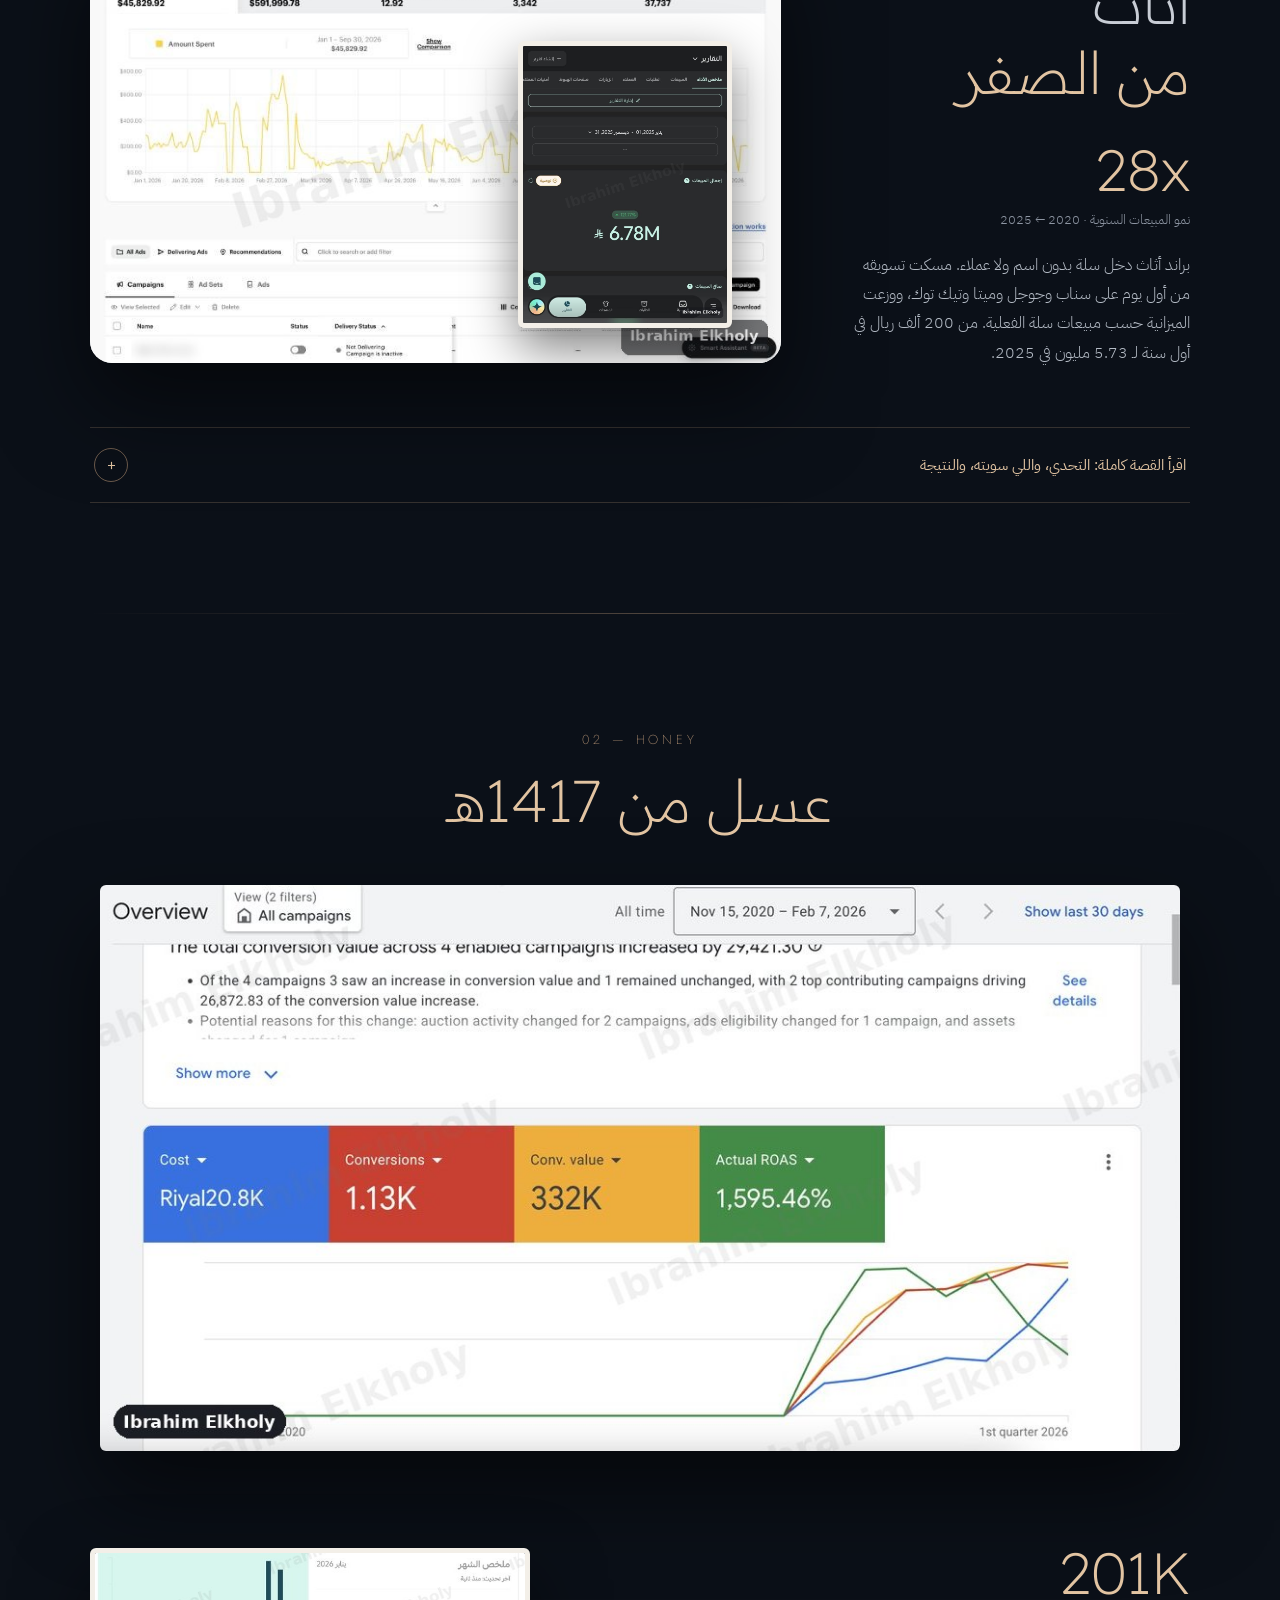
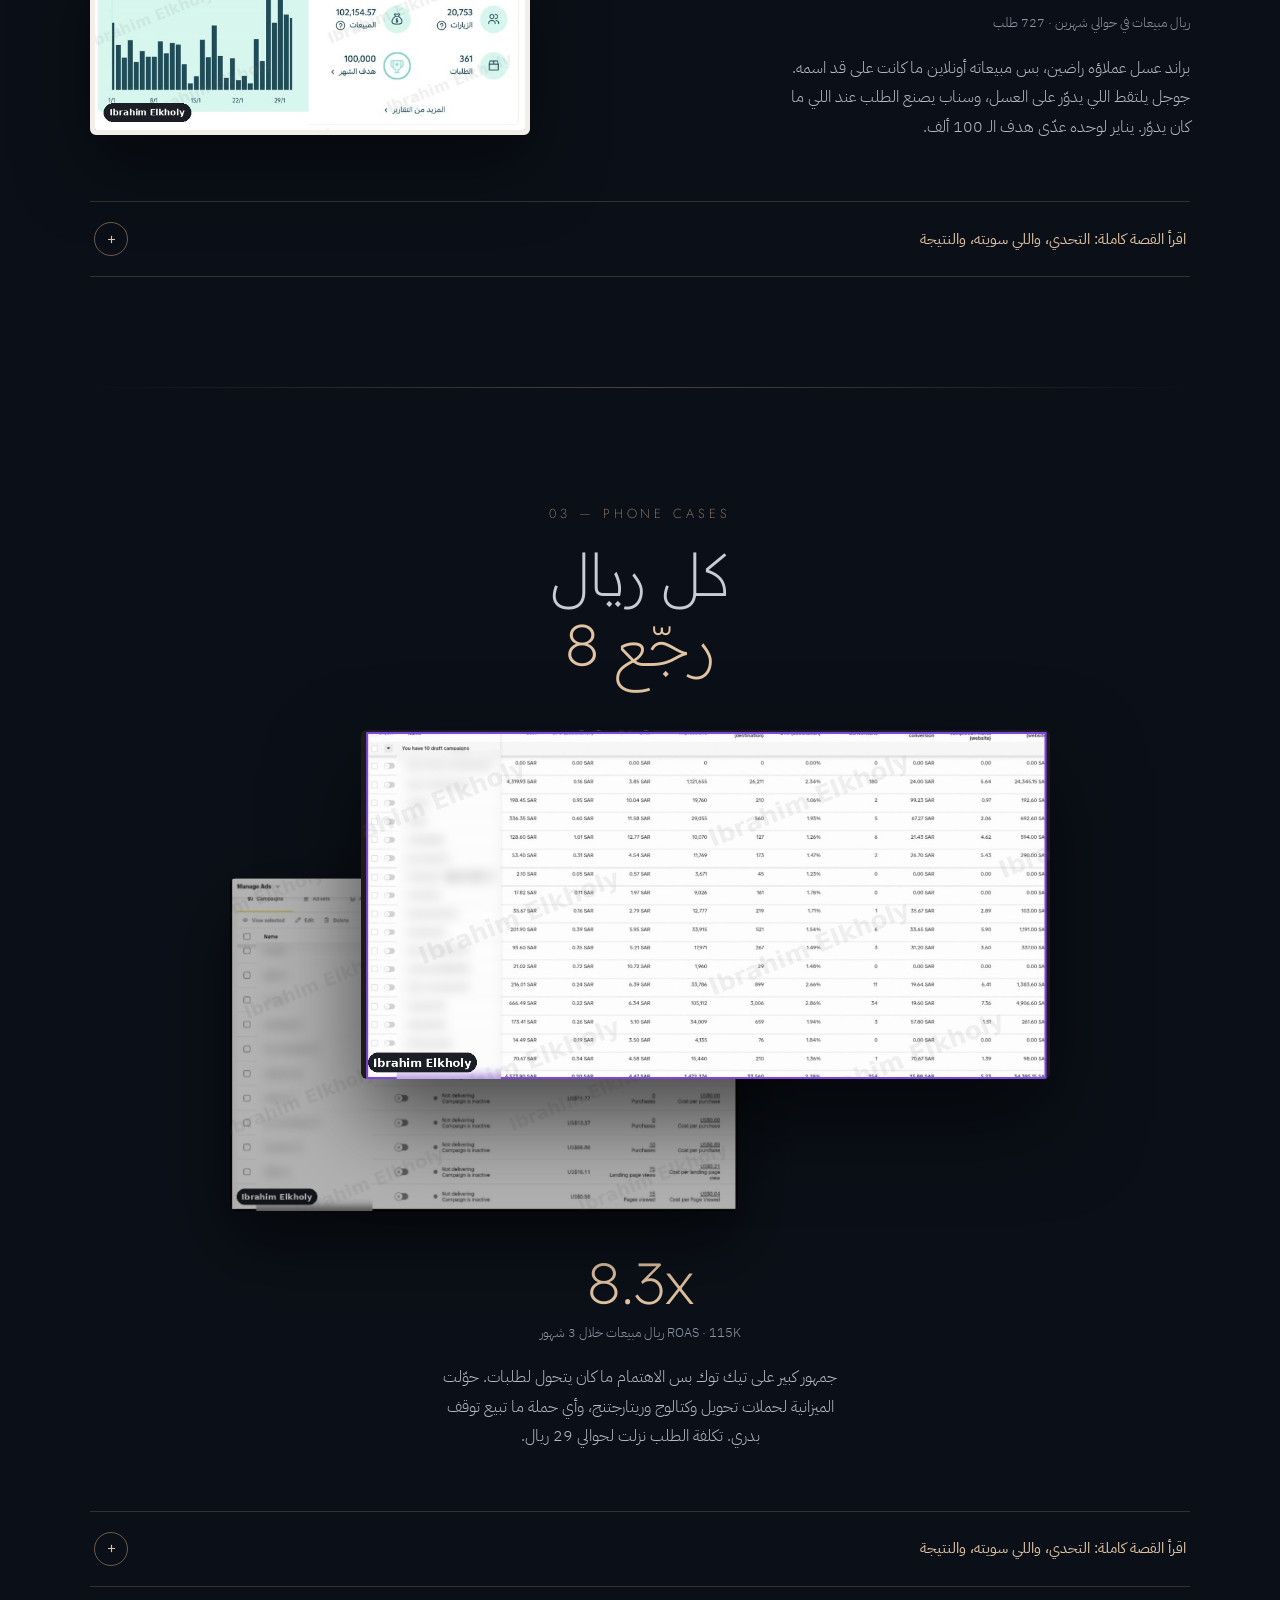
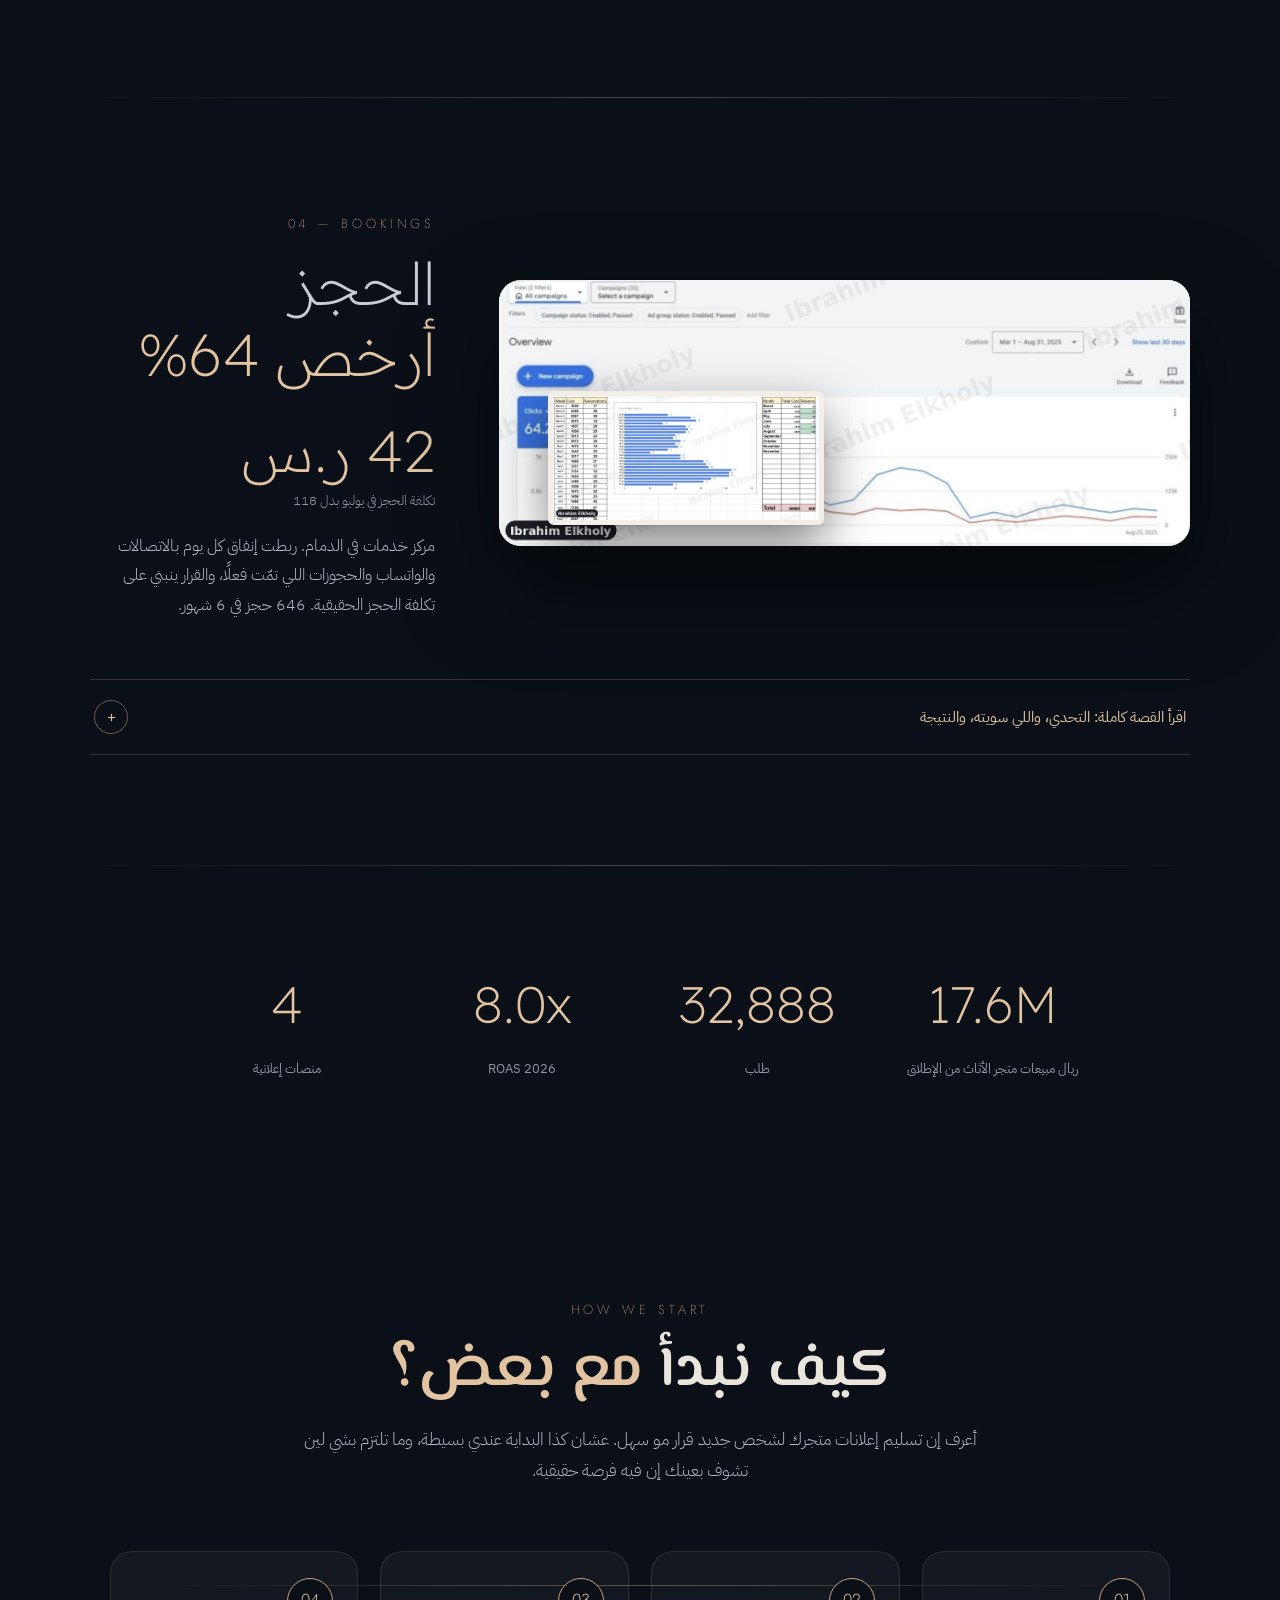
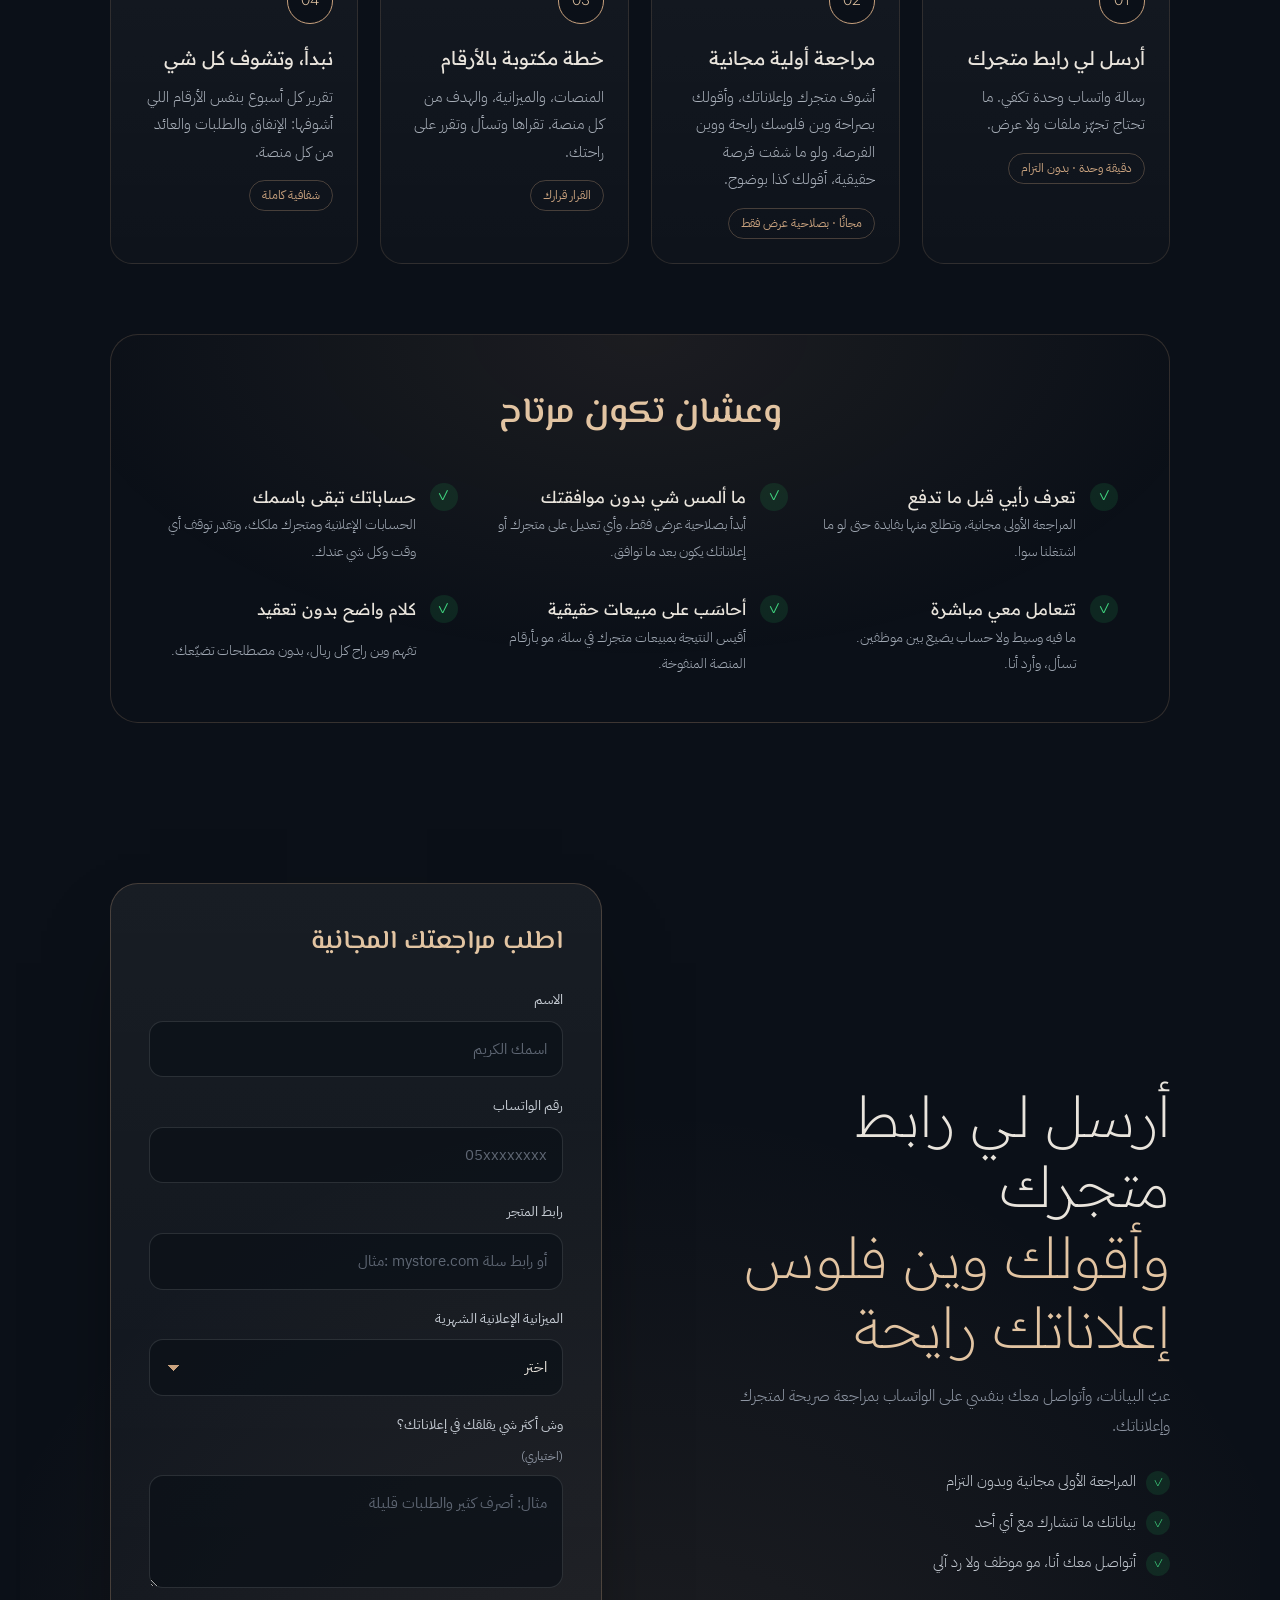
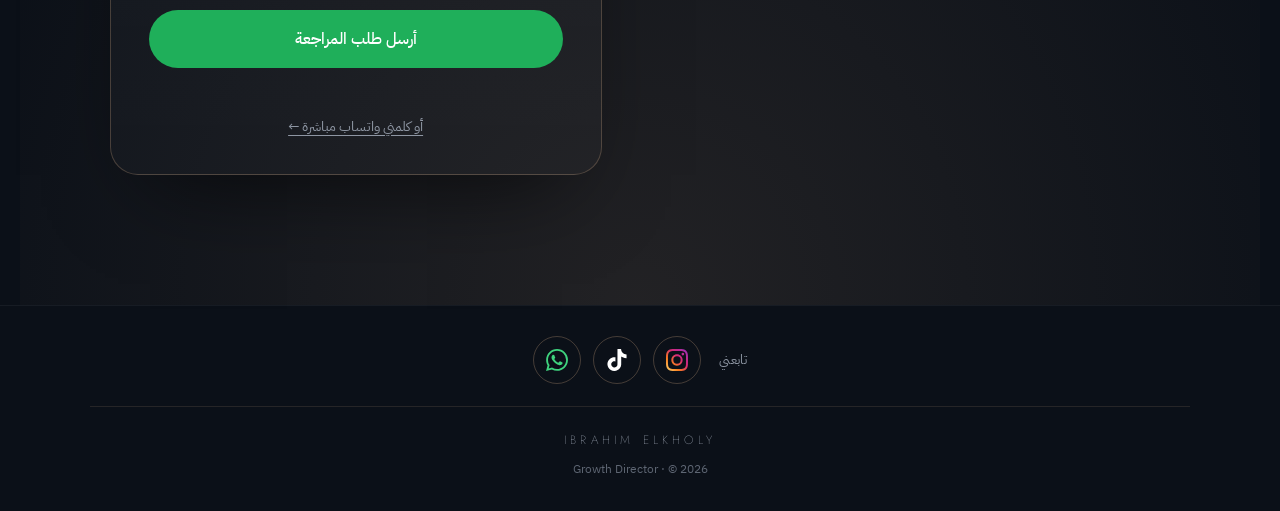
==== commit 7b731fd6: "Scroll performance: rAF-throttled effects, dim overlay instead of CSS filter, pause offscreen marque" ====
--- a/index.html
+++ b/index.html
@@ -25,7 +25,7 @@
 <link rel="preconnect" href="https://fonts.gstatic.com" crossorigin>
 <link href="https://fonts.googleapis.com/css2?family=Jost:wght@200;300;400&family=El+Messiri:wght@500;600;700&family=Readex+Pro:wght@200;300;400;500&family=IBM+Plex+Sans+Arabic:wght@300;400;500&display=swap" rel="stylesheet">
 <link rel="preload" as="image" href="img/hero-sales.jpg">
-<link rel="stylesheet" href="assets/cine.css?v=11">
+<link rel="stylesheet" href="assets/cine.css?v=12">
 </head>
 <body data-page="home">
 
@@ -45,7 +45,7 @@
  <div class="h-stats rv d2"><div><b class="num">17.6M</b>ريال مبيعات متجر واحد</div><div><b class="num">12.9x</b>ROAS سناب</div><div><b class="num">32,888</b>طلب</div></div>
 </section>
 
-<div class="giant"><span id="gname">IBRAHIM&nbsp;ELKHOLY</span></div>
+<div class="giant"><span id="gname" style="display:inline-block">IBRAHIM&nbsp;ELKHOLY</span></div>
 
 <section class="welcome">
  <small class="rv">أهلًا في شغلي</small>
@@ -64,8 +64,8 @@
    <h2>أثاث<br><em>من الصفر</em></h2>
   </div>
   <div class="frame rv d1 zoom" data-src="img/snap-overview.jpg">
-   <img src="img/snap-overview.jpg" alt="سناب: ملخص أداء الحساب">
-   <div class="inset zoom" data-src="img/salla-2025.jpg"><img src="img/salla-2025.jpg" alt="سلة: مبيعات 2025"></div>
+   <img loading="lazy" decoding="async" src="img/snap-overview.jpg" alt="سناب: ملخص أداء الحساب">
+   <div class="inset zoom" data-src="img/salla-2025.jpg"><img loading="lazy" decoding="async" src="img/salla-2025.jpg" alt="سلة: مبيعات 2025"></div>
   </div>
   <div class="la-cap rv">
    <p class="cap"><span class="big num">28x</span><span class="lbl">نمو المبيعات السنوية · 2020 ← 2025</span>براند أثاث دخل سلة بدون اسم ولا عملاء. مسكت تسويقه من أول يوم على سناب وجوجل وميتا وتيك توك، ووزعت الميزانية حسب مبيعات سلة الفعلية. من 200 ألف ريال في أول سنة لـ 5.73 مليون في 2025.</p>
@@ -80,10 +80,10 @@
 <section class="ch lb">
  <span class="ch-no rv">02 — HONEY</span>
  <h2 class="rv">عسل من 1417هـ</h2>
- <div class="wide rv d1 zoom" data-src="img/honey-google.jpg"><img src="img/honey-google.jpg" alt="جوجل: 20.8K إنفاق مقابل 332K قيمة تحويلات"></div>
+ <div class="wide rv d1 zoom" data-src="img/honey-google.jpg"><img loading="lazy" decoding="async" src="img/honey-google.jpg" alt="جوجل: 20.8K إنفاق مقابل 332K قيمة تحويلات"></div>
  <div class="lb-row">
   <p class="cap rv"><span class="big num">201K</span><span class="lbl">ريال مبيعات في حوالي شهرين · 727 طلب</span>براند عسل عملاؤه راضين، بس مبيعاته أونلاين ما كانت على قد اسمه. جوجل يلتقط اللي يدوّر على العسل، وسناب يصنع الطلب عند اللي ما كان يدوّر. يناير لوحده عدّى هدف الـ 100 ألف.</p>
-  <div class="small rv d1 zoom" data-src="img/honey-salla.jpg"><img src="img/honey-salla.jpg" alt="سلة: يناير 2026"></div>
+  <div class="small rv d1 zoom" data-src="img/honey-salla.jpg"><img loading="lazy" decoding="async" src="img/honey-salla.jpg" alt="سلة: يناير 2026"></div>
  </div>
  <details class="story rv"><summary>اقرأ القصة كاملة: التحدي، واللي سويته، والنتيجة <i>+</i></summary><div class="st-g"><div><h5><b>1</b>التحدي</h5><p>براند عسل وعطارة موجود من 1417هـ، وعملاؤه راضين (تقييم 4.9 من 5 على المتجر). بس مبيعاته أونلاين ما كانت على قد اسمه، والمطلوب مبيعات بربح، مو زيارات ومشاهدات.</p></div><div><h5><b>2</b>اللي سويته</h5><ul><li>جوجل بحث وPerformance Max بهدف ROAS، عشان يلتقط اللي يدوّر فعلًا على العسل والعطارة.</li><li>سناب بحملات تحويل، يصنع الطلب عند ناس ما كانت تدوّر.</li><li>حملة تفاعل على تيك توك جابت 445 متابع جديد بـ 1,130 ريال.</li><li>متابعة يومية لمبيعات سلة مقابل هدف الشهر.</li></ul></div><div><h5><b>3</b>النتيجة</h5><p>خلال حوالي شهرين: 201 ألف ريال و727 طلب. يناير لوحده 102 ألف ريال و361 طلب، فوق هدف الشهر (100 ألف). وجوجل لوحده: 20.8 ألف ريال إنفاق رجّعت 332 ألف ريال قيمة تحويلات (16x حسب المنصة).</p></div></div></details>
 </section>
@@ -95,8 +95,8 @@
  <span class="ch-no rv">03 — PHONE CASES</span>
  <h2 class="rv">كل ريال<br><em>رجّع 8</em></h2>
  <div class="lc-stage rv d1">
-  <div class="m1 zoom" data-src="img/byleo-tiktok.jpg"><img src="img/byleo-tiktok.jpg" alt="تيك توك: 254 طلب"></div>
-  <div class="m2 zoom" data-src="img/byleo-snap.jpg"><img src="img/byleo-snap.jpg" alt="سناب: اختبار حملات"></div>
+  <div class="m1 zoom" data-src="img/byleo-tiktok.jpg"><img loading="lazy" decoding="async" src="img/byleo-tiktok.jpg" alt="تيك توك: 254 طلب"></div>
+  <div class="m2 zoom" data-src="img/byleo-snap.jpg"><img loading="lazy" decoding="async" src="img/byleo-snap.jpg" alt="سناب: اختبار حملات"></div>
  </div>
  <p class="cap rv"><span class="big num">8.3x</span><span class="lbl">ROAS · 115K ريال مبيعات خلال 3 شهور</span>جمهور كبير على تيك توك بس الاهتمام ما كان يتحول لطلبات. حوّلت الميزانية لحملات تحويل وكتالوج وريتارجتنج، وأي حملة ما تبيع توقف بدري. تكلفة الطلب نزلت لحوالي 29 ريال.</p>
  <details class="story rv"><summary>اقرأ القصة كاملة: التحدي، واللي سويته، والنتيجة <i>+</i></summary><div class="st-g"><div><h5><b>1</b>التحدي</h5><p>براند كفرات جوال عنده جمهور كبير على تيك توك، بس الاهتمام ما كان يتحول لطلبات. وسعر المنتج بسيط، فأي تكلفة طلب عالية تاكل الربح كله.</p></div><div><h5><b>2</b>اللي سويته</h5><ul><li>حوّلت الميزانية من الوصول والتفاعل لحملات تحويل وكتالوج وريتارجتنج.</li><li>اختبرت أكثر من حملة بنفس الوقت، وأي حملة ما تجيب طلبات توقف بدري.</li><li>تيك توك: 6,573 ريال إنفاق جابت 254 طلب.</li><li>سناب: حوالي 1,700 دولار جابت 222 طلب، وحملة وحدة لحالها جابت 179 عملية شراء.</li></ul></div><div><h5><b>3</b>النتيجة</h5><p>خلال 3 شهور: 115,541 ريال مبيعات مقابل 13,875 ريال إنفاق. يعني كل ريال إعلان رجّع حوالي 8 ريال، وتكلفة الطلب حوالي 29 ريال.</p></div></div></details>
@@ -112,8 +112,8 @@
    <h2>الحجز<br><em>أرخص 64%</em></h2>
   </div>
   <div class="frame rv d1 zoom" data-src="img/svc-google.jpg">
-   <img src="img/svc-google.jpg" alt="جوجل: حملات البحث">
-   <div class="inset zoom" data-src="img/svc-sheet.jpg" style="width:40%"><img src="img/svc-sheet.jpg" alt="تقرير الحجوزات"></div>
+   <img loading="lazy" decoding="async" src="img/svc-google.jpg" alt="جوجل: حملات البحث">
+   <div class="inset zoom" data-src="img/svc-sheet.jpg" style="width:40%"><img loading="lazy" decoding="async" src="img/svc-sheet.jpg" alt="تقرير الحجوزات"></div>
   </div>
   <div class="la-cap rv">
    <p class="cap"><span class="big num">42 ر.س</span><span class="lbl">تكلفة الحجز في يوليو بدل 118</span>مركز خدمات في الدمام. ربطت إنفاق كل يوم بالاتصالات والواتساب والحجوزات اللي تمّت فعلًا، والقرار ينبني على تكلفة الحجز الحقيقية. 646 حجز في 6 شهور.</p>
@@ -202,6 +202,6 @@
 
 <div class="lb-box" id="lbx"><img alt=""></div>
 
-<script src="assets/cine.js?v=8"></script>
+<script src="assets/cine.js?v=12"></script>
 </body>
 </html>
--- a/assets/cine.css
+++ b/assets/cine.css
@@ -212,3 +212,6 @@
 footer .soc a{width:48px;height:48px;padding:0!important;justify-content:center;border-radius:50%!important}
 footer .soc .ico{width:22px;height:22px}
 
+/* perf */
+.hero-bg{will-change:transform}
+.giant span{will-change:transform}
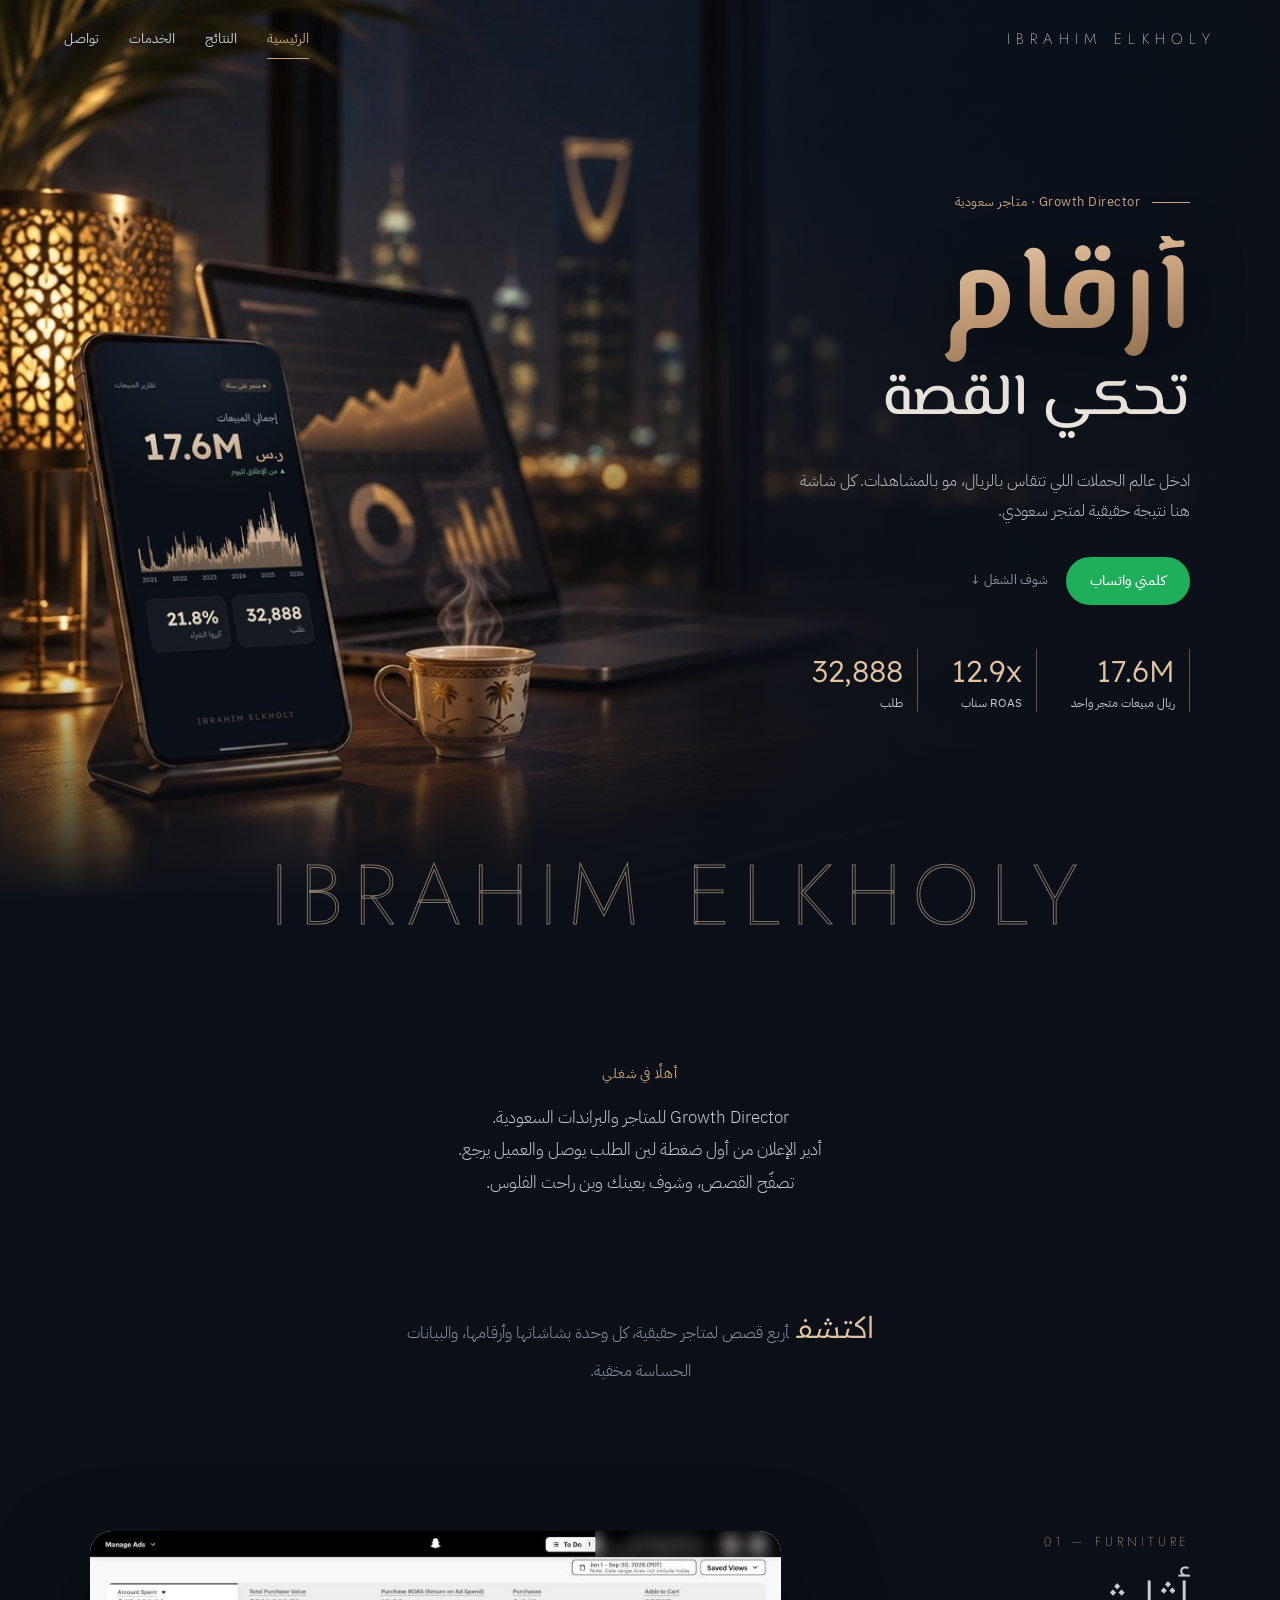
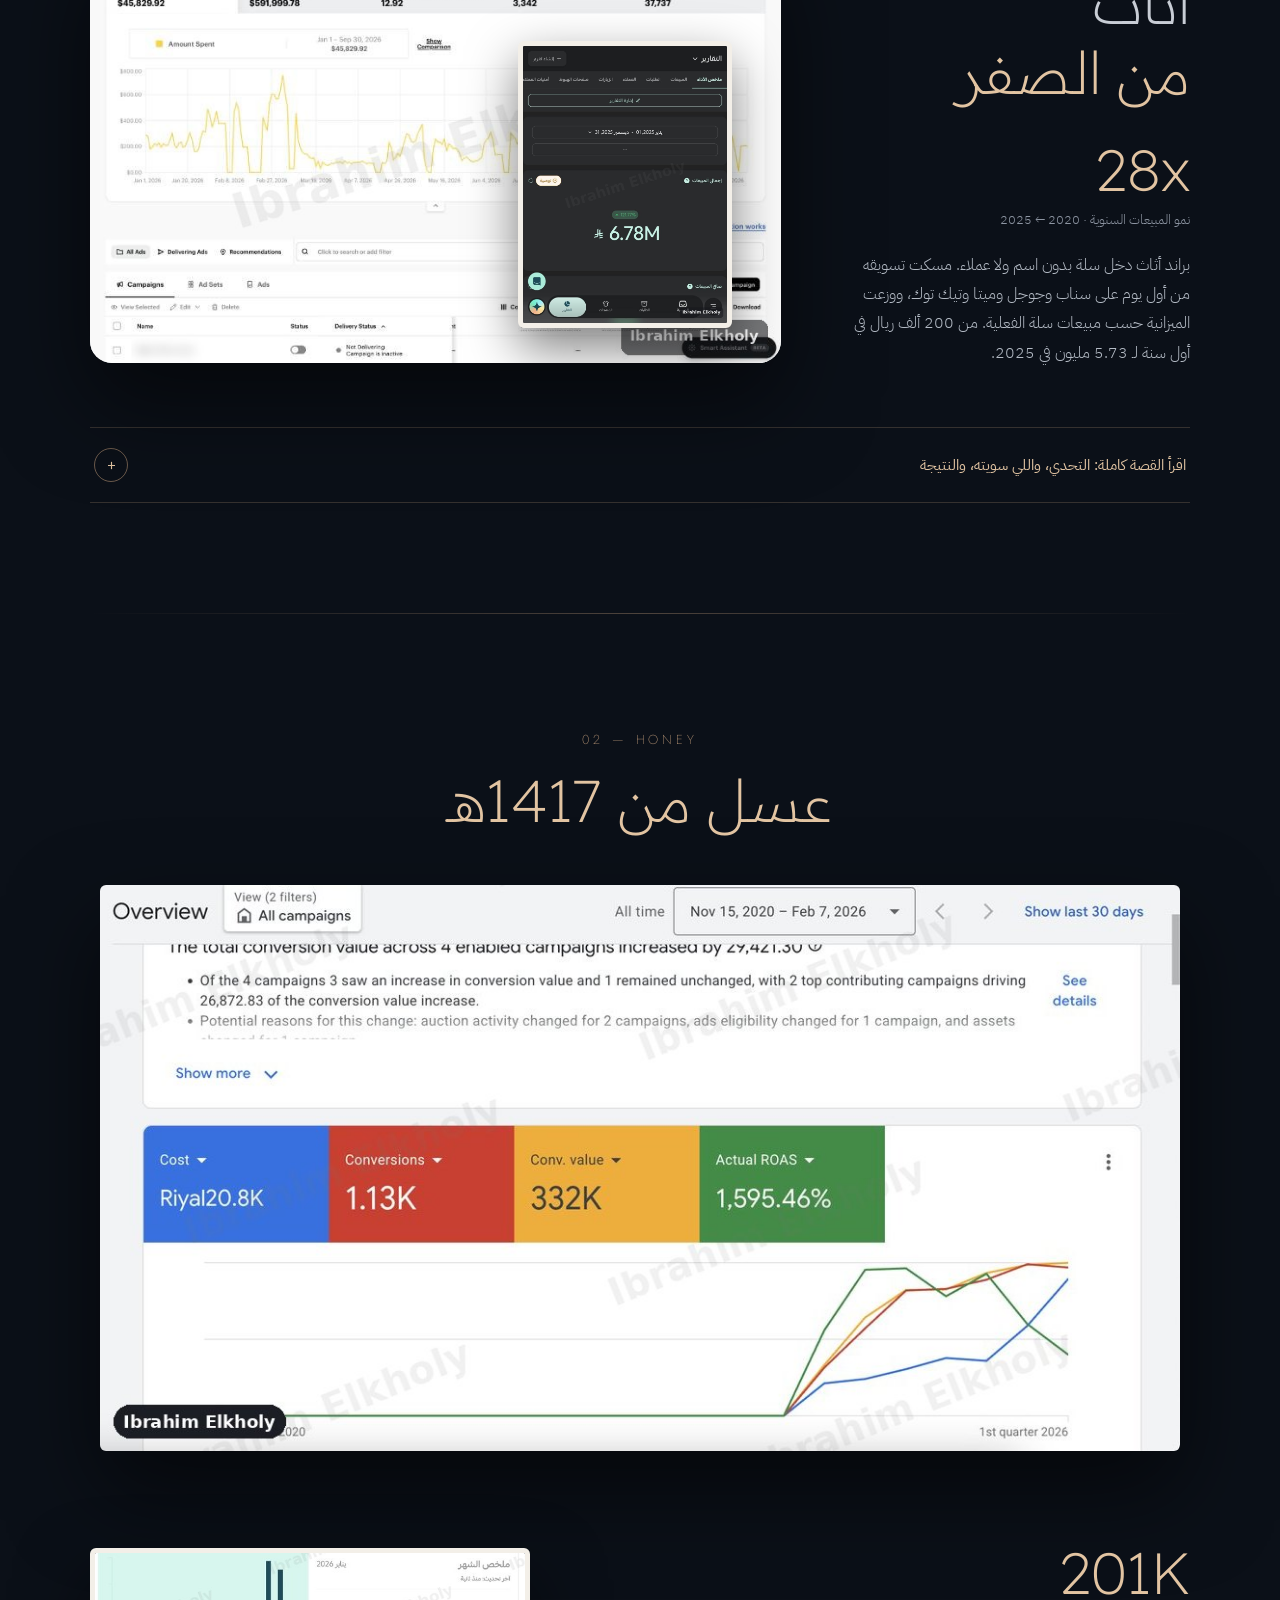
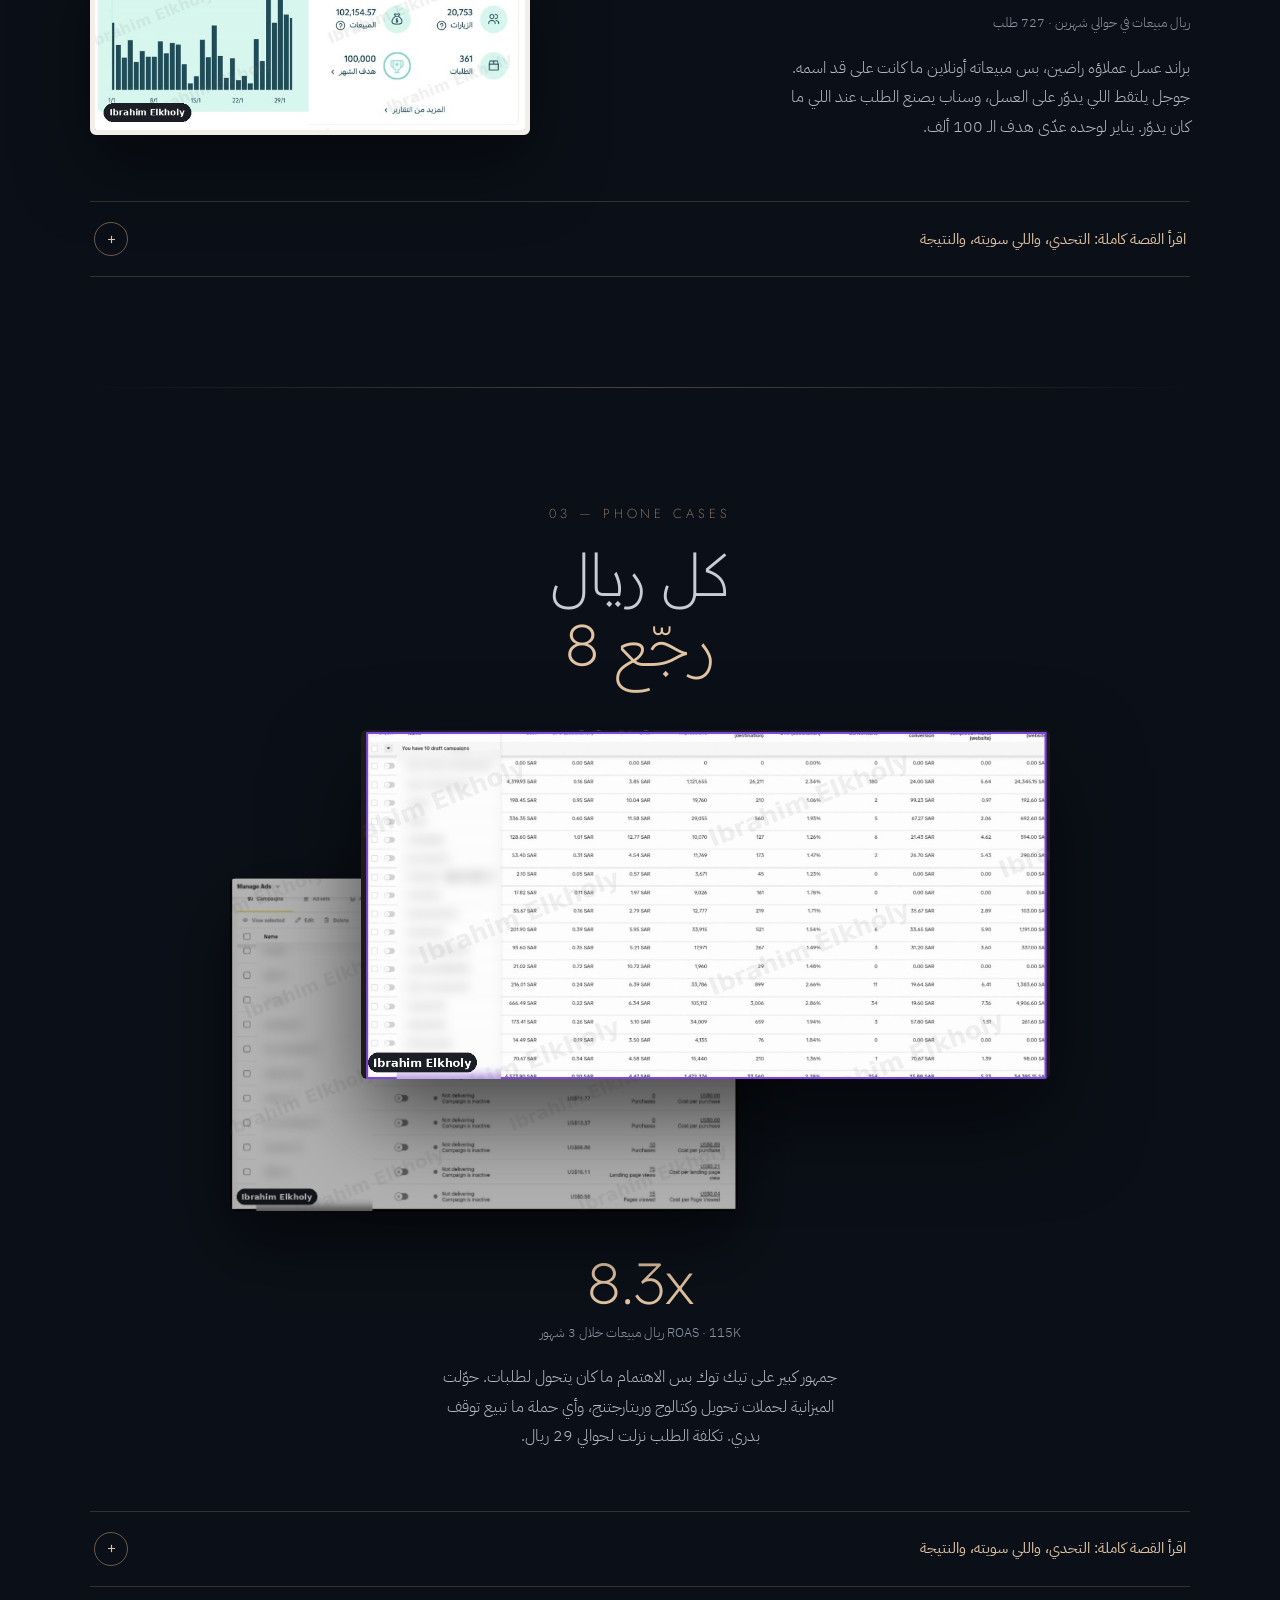
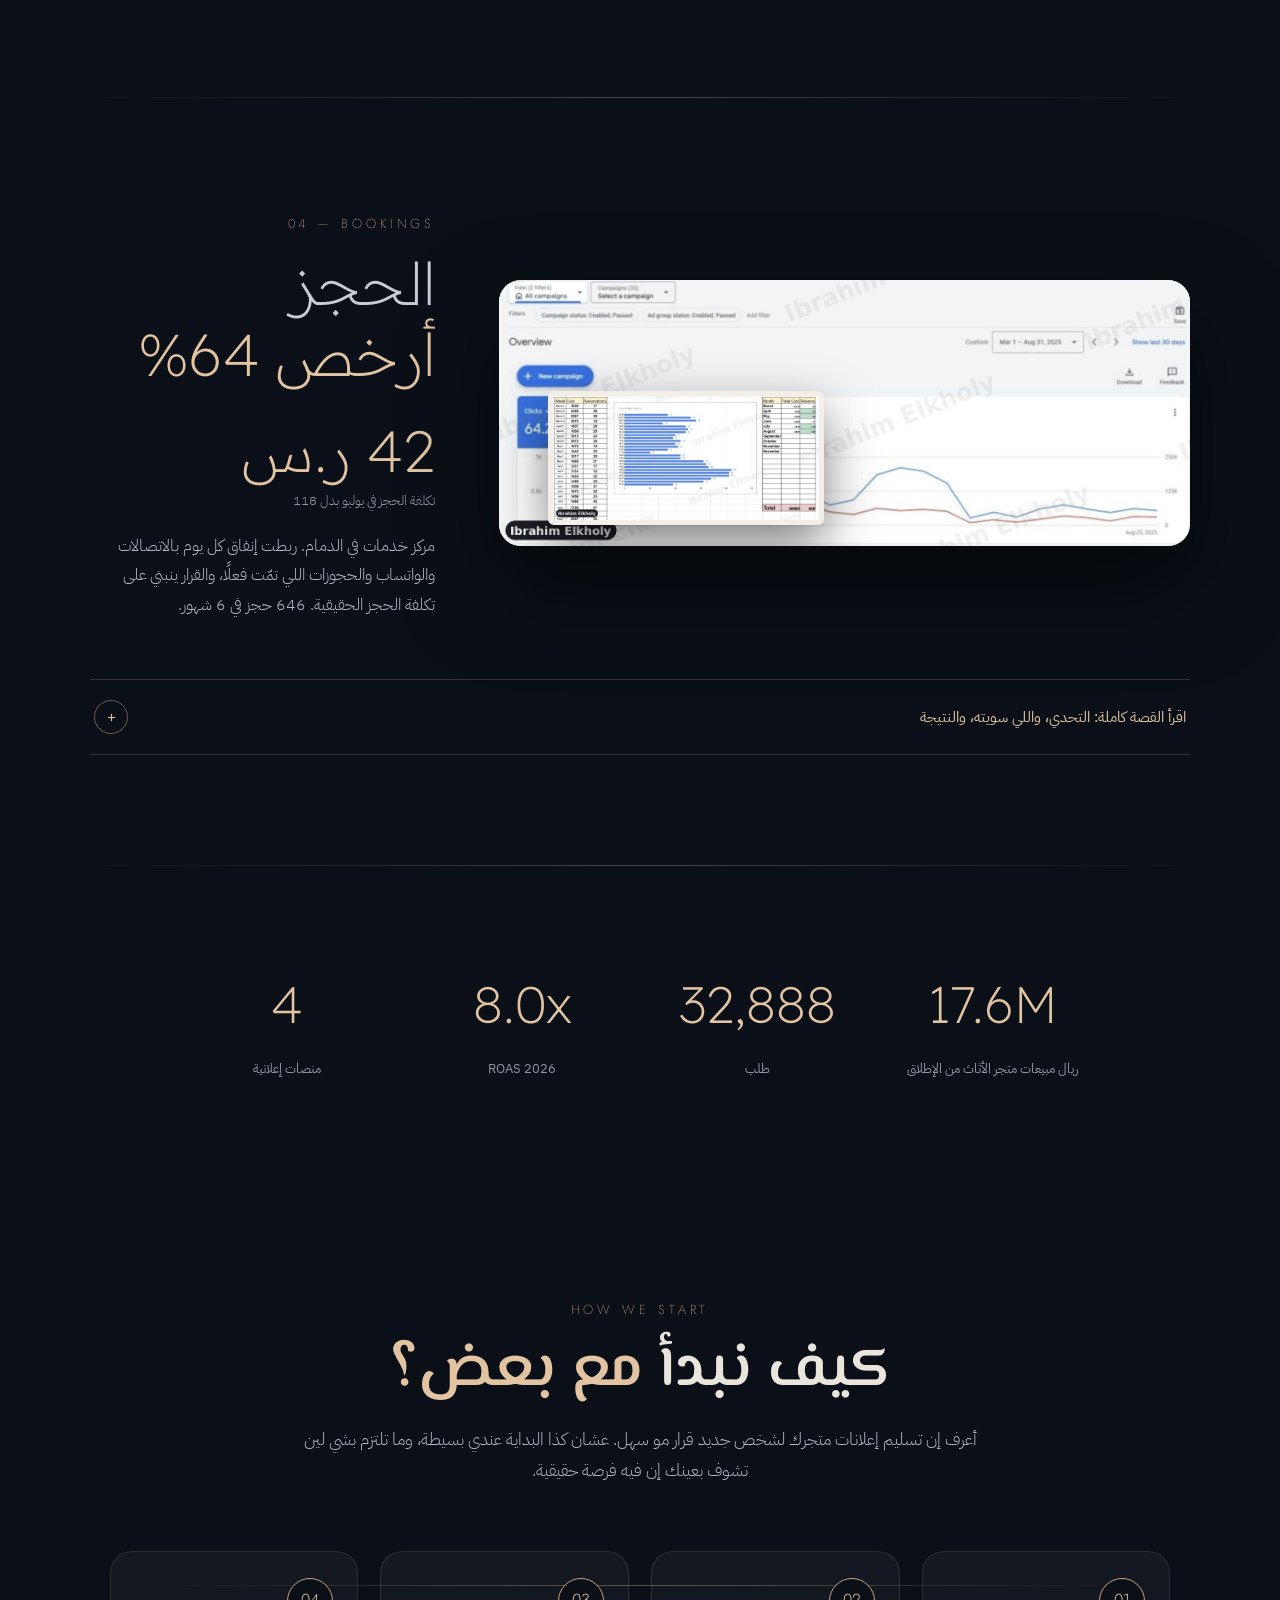
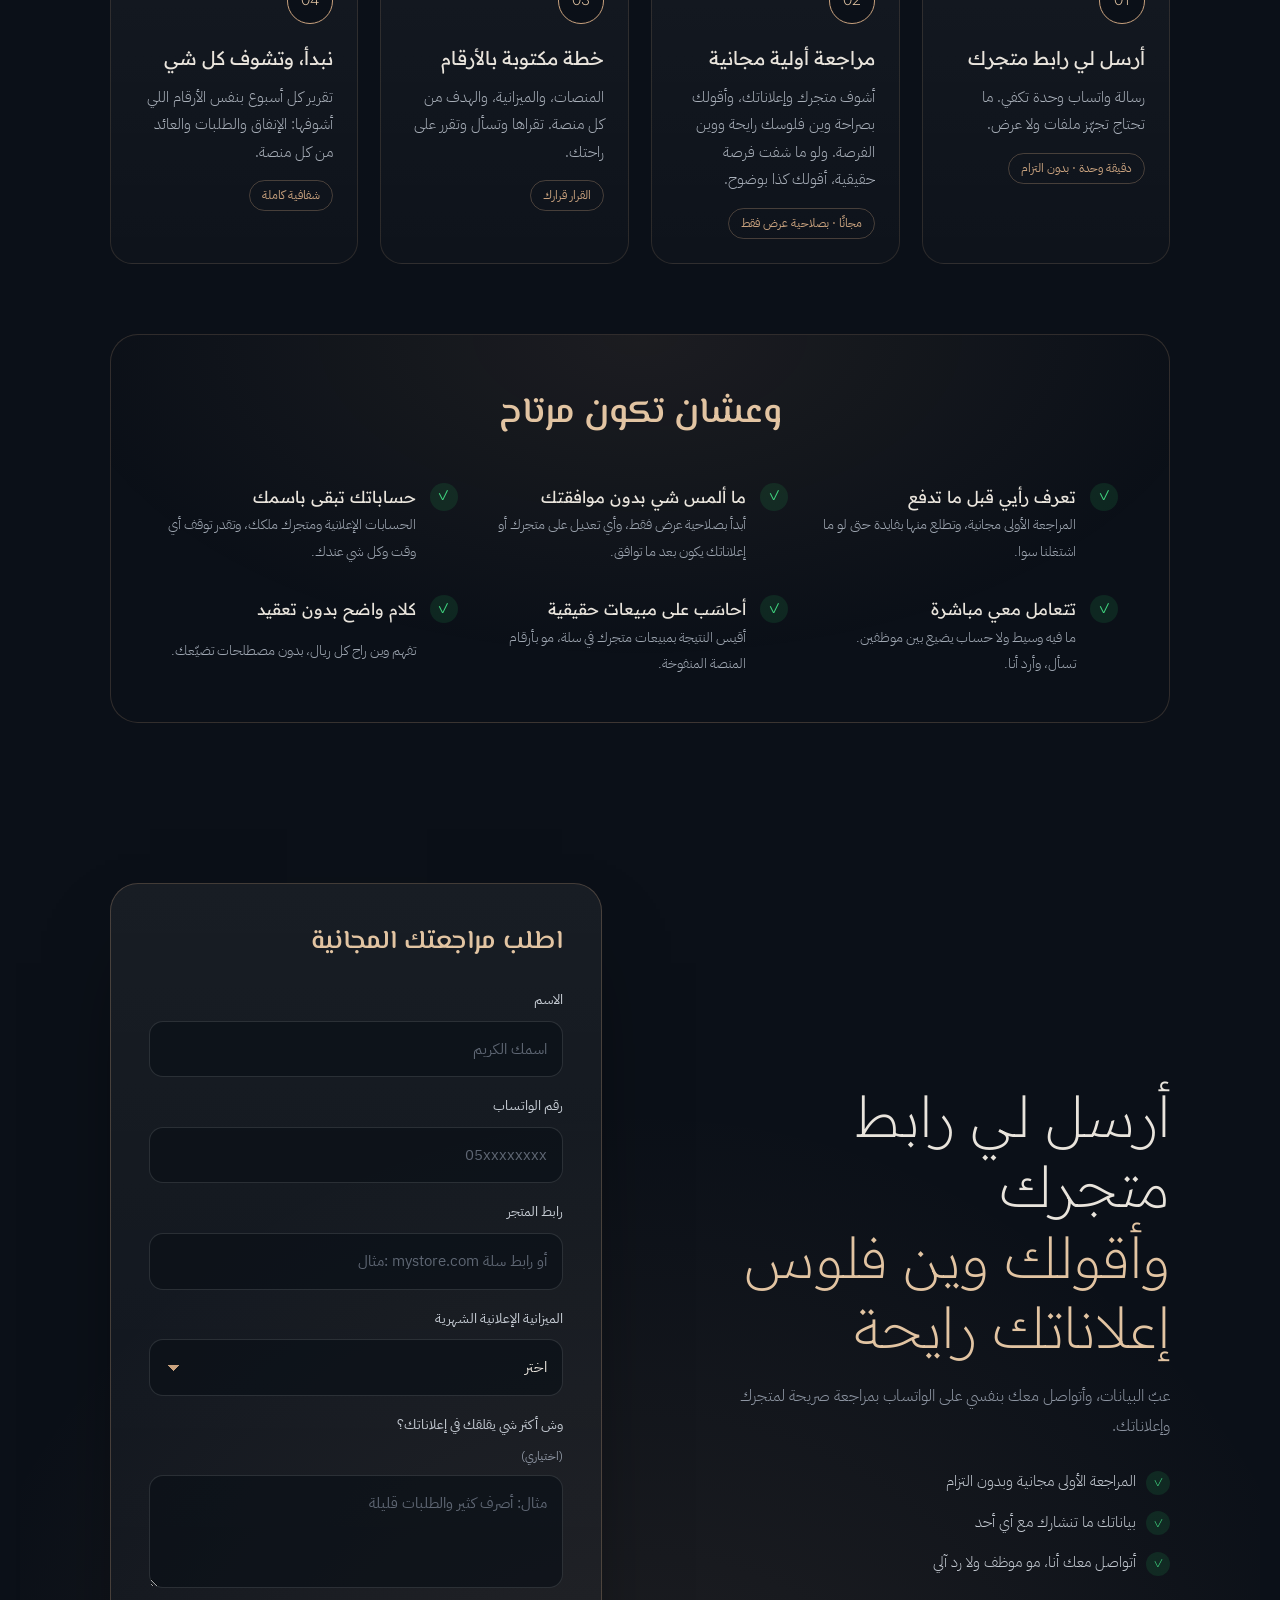
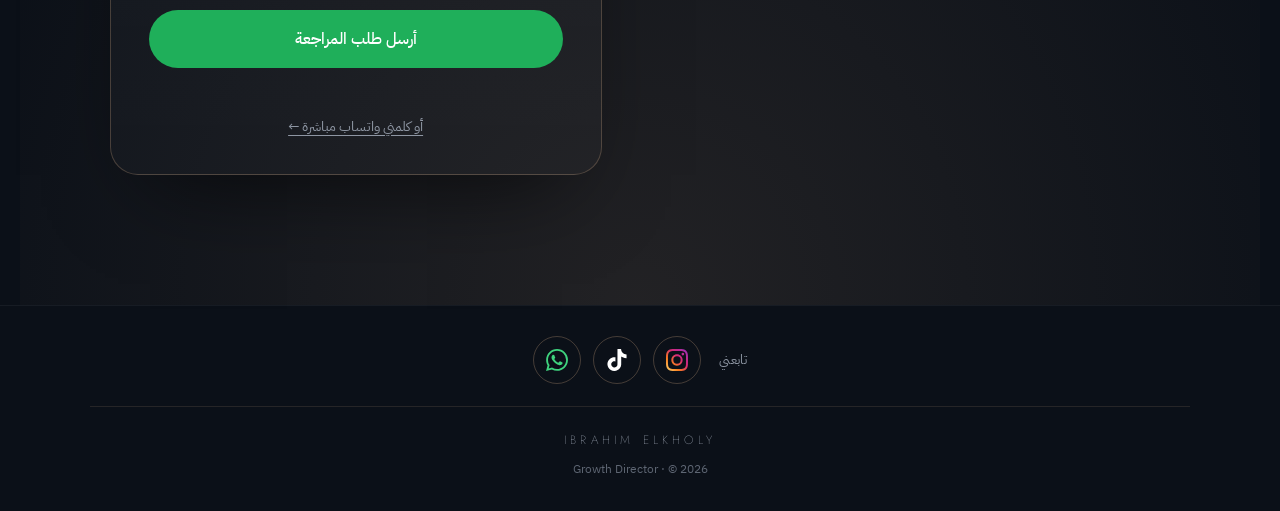
==== commit 810e374e: "Revert scroll performance changes (user request) Co-Authored-By: Claude Opus 5.5 <noreply@anthropic." ====
--- a/index.html
+++ b/index.html
@@ -25,7 +25,7 @@
 <link rel="preconnect" href="https://fonts.gstatic.com" crossorigin>
 <link href="https://fonts.googleapis.com/css2?family=Jost:wght@200;300;400&family=El+Messiri:wght@500;600;700&family=Readex+Pro:wght@200;300;400;500&family=IBM+Plex+Sans+Arabic:wght@300;400;500&display=swap" rel="stylesheet">
 <link rel="preload" as="image" href="img/hero-sales.jpg">
-<link rel="stylesheet" href="assets/cine.css?v=12">
+<link rel="stylesheet" href="assets/cine.css?v=11">
 </head>
 <body data-page="home">
 
@@ -45,7 +45,7 @@
  <div class="h-stats rv d2"><div><b class="num">17.6M</b>ريال مبيعات متجر واحد</div><div><b class="num">12.9x</b>ROAS سناب</div><div><b class="num">32,888</b>طلب</div></div>
 </section>
 
-<div class="giant"><span id="gname" style="display:inline-block">IBRAHIM&nbsp;ELKHOLY</span></div>
+<div class="giant"><span id="gname">IBRAHIM&nbsp;ELKHOLY</span></div>
 
 <section class="welcome">
  <small class="rv">أهلًا في شغلي</small>
@@ -64,8 +64,8 @@
    <h2>أثاث<br><em>من الصفر</em></h2>
   </div>
   <div class="frame rv d1 zoom" data-src="img/snap-overview.jpg">
-   <img loading="lazy" decoding="async" src="img/snap-overview.jpg" alt="سناب: ملخص أداء الحساب">
-   <div class="inset zoom" data-src="img/salla-2025.jpg"><img loading="lazy" decoding="async" src="img/salla-2025.jpg" alt="سلة: مبيعات 2025"></div>
+   <img src="img/snap-overview.jpg" alt="سناب: ملخص أداء الحساب">
+   <div class="inset zoom" data-src="img/salla-2025.jpg"><img src="img/salla-2025.jpg" alt="سلة: مبيعات 2025"></div>
   </div>
   <div class="la-cap rv">
    <p class="cap"><span class="big num">28x</span><span class="lbl">نمو المبيعات السنوية · 2020 ← 2025</span>براند أثاث دخل سلة بدون اسم ولا عملاء. مسكت تسويقه من أول يوم على سناب وجوجل وميتا وتيك توك، ووزعت الميزانية حسب مبيعات سلة الفعلية. من 200 ألف ريال في أول سنة لـ 5.73 مليون في 2025.</p>
@@ -80,10 +80,10 @@
 <section class="ch lb">
  <span class="ch-no rv">02 — HONEY</span>
  <h2 class="rv">عسل من 1417هـ</h2>
- <div class="wide rv d1 zoom" data-src="img/honey-google.jpg"><img loading="lazy" decoding="async" src="img/honey-google.jpg" alt="جوجل: 20.8K إنفاق مقابل 332K قيمة تحويلات"></div>
+ <div class="wide rv d1 zoom" data-src="img/honey-google.jpg"><img src="img/honey-google.jpg" alt="جوجل: 20.8K إنفاق مقابل 332K قيمة تحويلات"></div>
  <div class="lb-row">
   <p class="cap rv"><span class="big num">201K</span><span class="lbl">ريال مبيعات في حوالي شهرين · 727 طلب</span>براند عسل عملاؤه راضين، بس مبيعاته أونلاين ما كانت على قد اسمه. جوجل يلتقط اللي يدوّر على العسل، وسناب يصنع الطلب عند اللي ما كان يدوّر. يناير لوحده عدّى هدف الـ 100 ألف.</p>
-  <div class="small rv d1 zoom" data-src="img/honey-salla.jpg"><img loading="lazy" decoding="async" src="img/honey-salla.jpg" alt="سلة: يناير 2026"></div>
+  <div class="small rv d1 zoom" data-src="img/honey-salla.jpg"><img src="img/honey-salla.jpg" alt="سلة: يناير 2026"></div>
  </div>
  <details class="story rv"><summary>اقرأ القصة كاملة: التحدي، واللي سويته، والنتيجة <i>+</i></summary><div class="st-g"><div><h5><b>1</b>التحدي</h5><p>براند عسل وعطارة موجود من 1417هـ، وعملاؤه راضين (تقييم 4.9 من 5 على المتجر). بس مبيعاته أونلاين ما كانت على قد اسمه، والمطلوب مبيعات بربح، مو زيارات ومشاهدات.</p></div><div><h5><b>2</b>اللي سويته</h5><ul><li>جوجل بحث وPerformance Max بهدف ROAS، عشان يلتقط اللي يدوّر فعلًا على العسل والعطارة.</li><li>سناب بحملات تحويل، يصنع الطلب عند ناس ما كانت تدوّر.</li><li>حملة تفاعل على تيك توك جابت 445 متابع جديد بـ 1,130 ريال.</li><li>متابعة يومية لمبيعات سلة مقابل هدف الشهر.</li></ul></div><div><h5><b>3</b>النتيجة</h5><p>خلال حوالي شهرين: 201 ألف ريال و727 طلب. يناير لوحده 102 ألف ريال و361 طلب، فوق هدف الشهر (100 ألف). وجوجل لوحده: 20.8 ألف ريال إنفاق رجّعت 332 ألف ريال قيمة تحويلات (16x حسب المنصة).</p></div></div></details>
 </section>
@@ -95,8 +95,8 @@
  <span class="ch-no rv">03 — PHONE CASES</span>
  <h2 class="rv">كل ريال<br><em>رجّع 8</em></h2>
  <div class="lc-stage rv d1">
-  <div class="m1 zoom" data-src="img/byleo-tiktok.jpg"><img loading="lazy" decoding="async" src="img/byleo-tiktok.jpg" alt="تيك توك: 254 طلب"></div>
-  <div class="m2 zoom" data-src="img/byleo-snap.jpg"><img loading="lazy" decoding="async" src="img/byleo-snap.jpg" alt="سناب: اختبار حملات"></div>
+  <div class="m1 zoom" data-src="img/byleo-tiktok.jpg"><img src="img/byleo-tiktok.jpg" alt="تيك توك: 254 طلب"></div>
+  <div class="m2 zoom" data-src="img/byleo-snap.jpg"><img src="img/byleo-snap.jpg" alt="سناب: اختبار حملات"></div>
  </div>
  <p class="cap rv"><span class="big num">8.3x</span><span class="lbl">ROAS · 115K ريال مبيعات خلال 3 شهور</span>جمهور كبير على تيك توك بس الاهتمام ما كان يتحول لطلبات. حوّلت الميزانية لحملات تحويل وكتالوج وريتارجتنج، وأي حملة ما تبيع توقف بدري. تكلفة الطلب نزلت لحوالي 29 ريال.</p>
  <details class="story rv"><summary>اقرأ القصة كاملة: التحدي، واللي سويته، والنتيجة <i>+</i></summary><div class="st-g"><div><h5><b>1</b>التحدي</h5><p>براند كفرات جوال عنده جمهور كبير على تيك توك، بس الاهتمام ما كان يتحول لطلبات. وسعر المنتج بسيط، فأي تكلفة طلب عالية تاكل الربح كله.</p></div><div><h5><b>2</b>اللي سويته</h5><ul><li>حوّلت الميزانية من الوصول والتفاعل لحملات تحويل وكتالوج وريتارجتنج.</li><li>اختبرت أكثر من حملة بنفس الوقت، وأي حملة ما تجيب طلبات توقف بدري.</li><li>تيك توك: 6,573 ريال إنفاق جابت 254 طلب.</li><li>سناب: حوالي 1,700 دولار جابت 222 طلب، وحملة وحدة لحالها جابت 179 عملية شراء.</li></ul></div><div><h5><b>3</b>النتيجة</h5><p>خلال 3 شهور: 115,541 ريال مبيعات مقابل 13,875 ريال إنفاق. يعني كل ريال إعلان رجّع حوالي 8 ريال، وتكلفة الطلب حوالي 29 ريال.</p></div></div></details>
@@ -112,8 +112,8 @@
    <h2>الحجز<br><em>أرخص 64%</em></h2>
   </div>
   <div class="frame rv d1 zoom" data-src="img/svc-google.jpg">
-   <img loading="lazy" decoding="async" src="img/svc-google.jpg" alt="جوجل: حملات البحث">
-   <div class="inset zoom" data-src="img/svc-sheet.jpg" style="width:40%"><img loading="lazy" decoding="async" src="img/svc-sheet.jpg" alt="تقرير الحجوزات"></div>
+   <img src="img/svc-google.jpg" alt="جوجل: حملات البحث">
+   <div class="inset zoom" data-src="img/svc-sheet.jpg" style="width:40%"><img src="img/svc-sheet.jpg" alt="تقرير الحجوزات"></div>
   </div>
   <div class="la-cap rv">
    <p class="cap"><span class="big num">42 ر.س</span><span class="lbl">تكلفة الحجز في يوليو بدل 118</span>مركز خدمات في الدمام. ربطت إنفاق كل يوم بالاتصالات والواتساب والحجوزات اللي تمّت فعلًا، والقرار ينبني على تكلفة الحجز الحقيقية. 646 حجز في 6 شهور.</p>
@@ -202,6 +202,6 @@
 
 <div class="lb-box" id="lbx"><img alt=""></div>
 
-<script src="assets/cine.js?v=12"></script>
+<script src="assets/cine.js?v=8"></script>
 </body>
 </html>
--- a/assets/cine.css
+++ b/assets/cine.css
@@ -212,6 +212,3 @@
 footer .soc a{width:48px;height:48px;padding:0!important;justify-content:center;border-radius:50%!important}
 footer .soc .ico{width:22px;height:22px}
 
-/* perf */
-.hero-bg{will-change:transform}
-.giant span{will-change:transform}
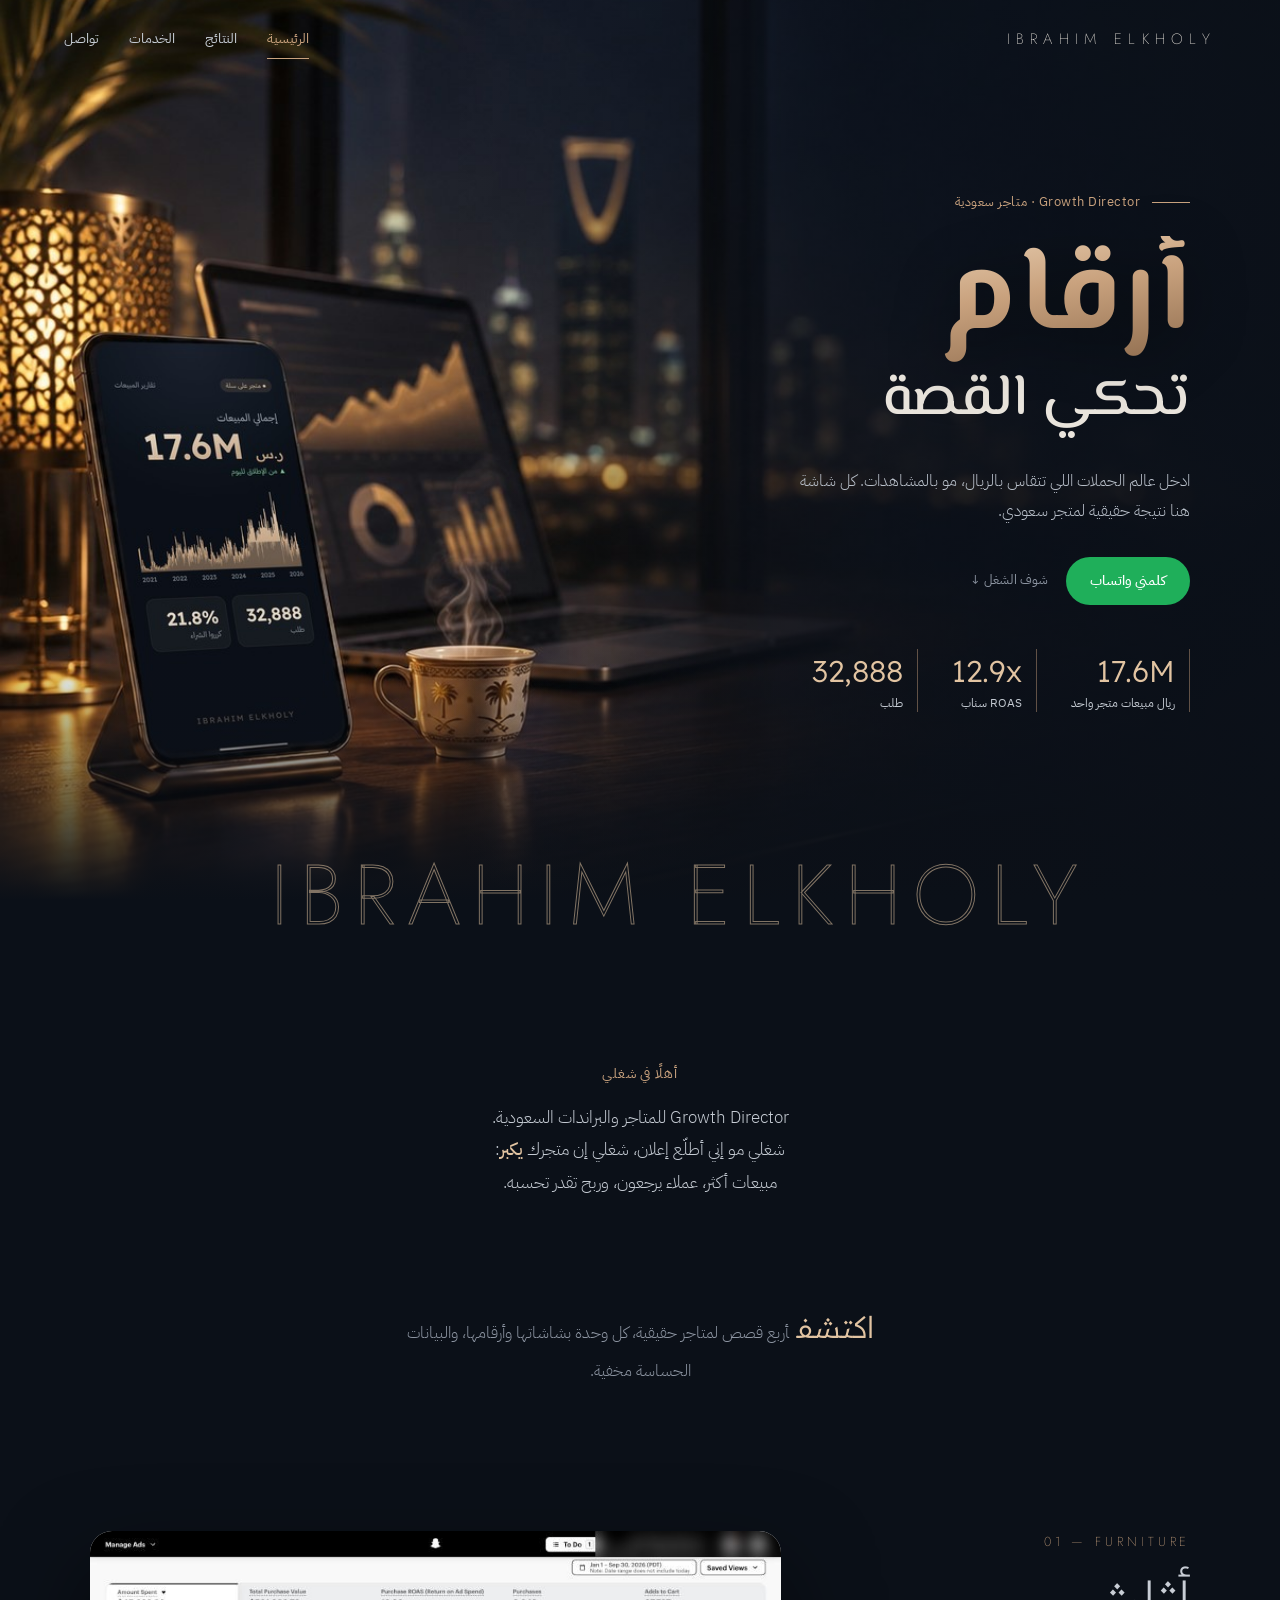
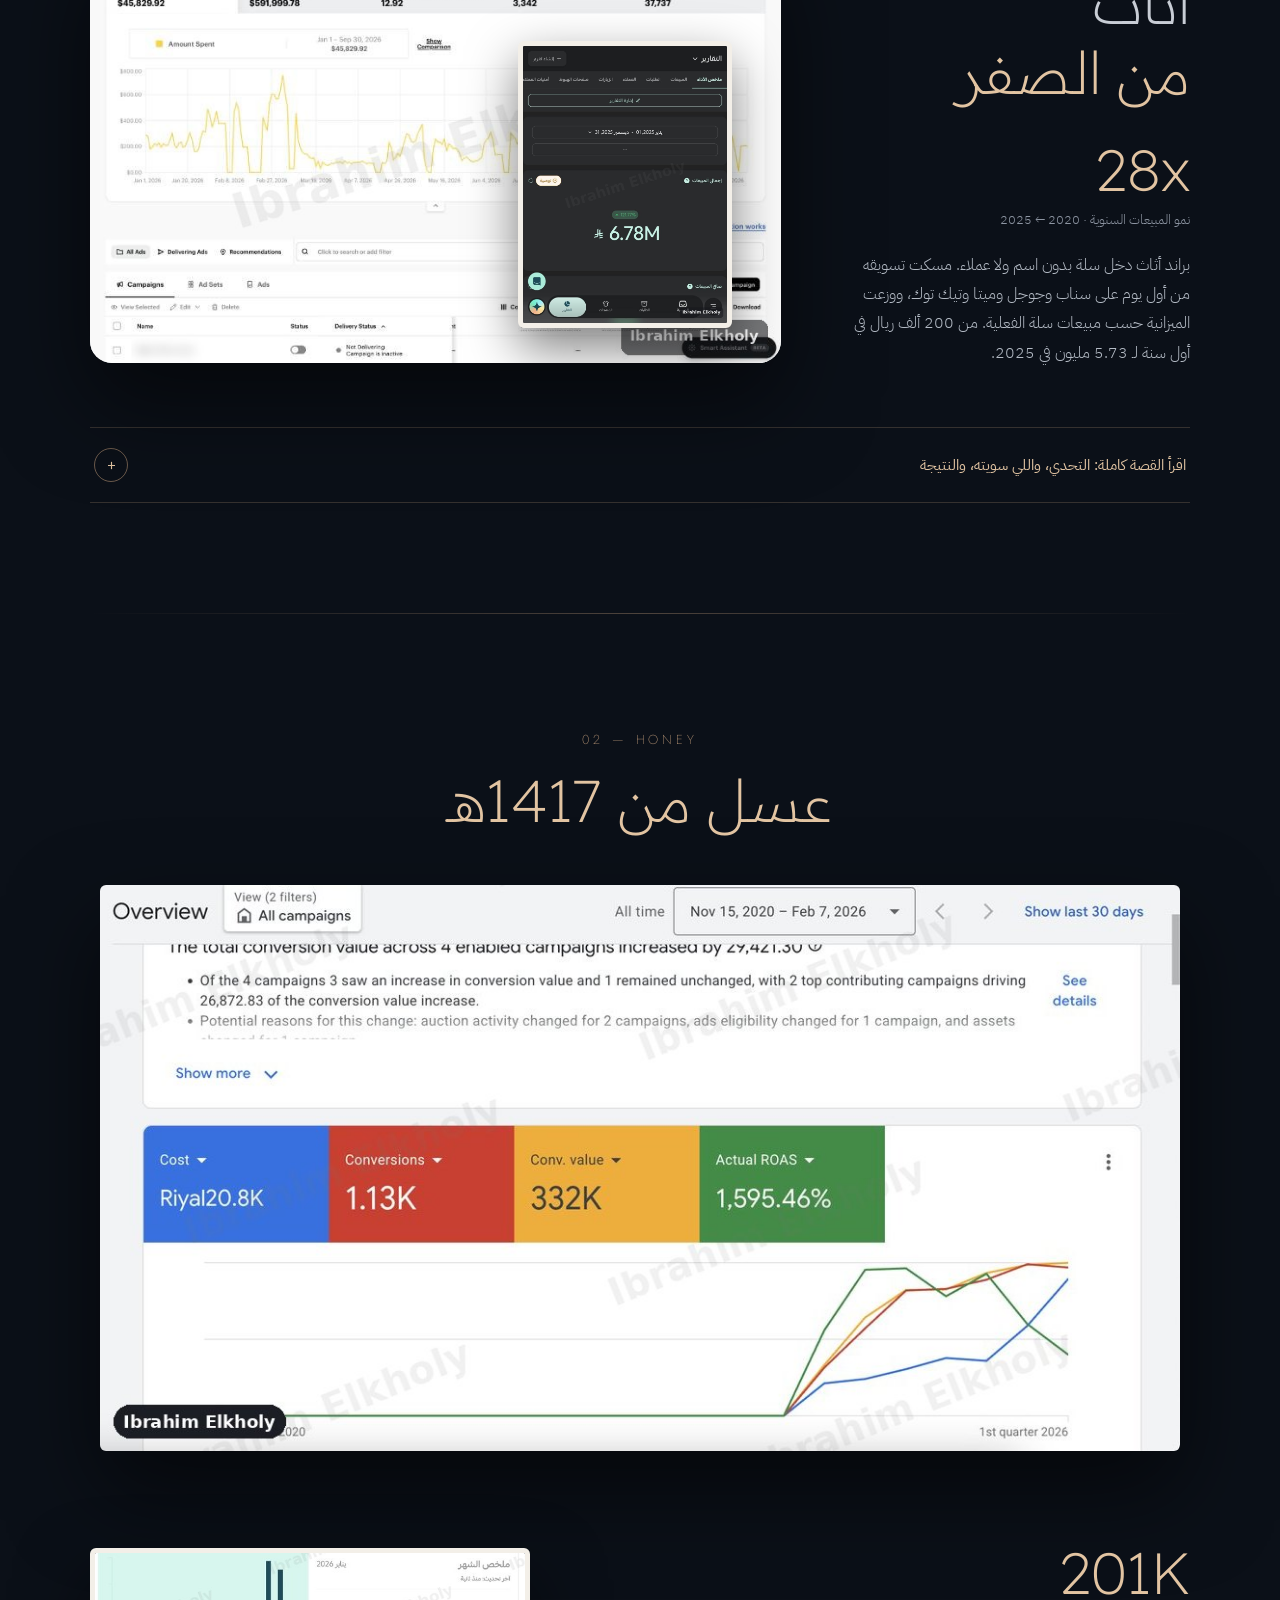
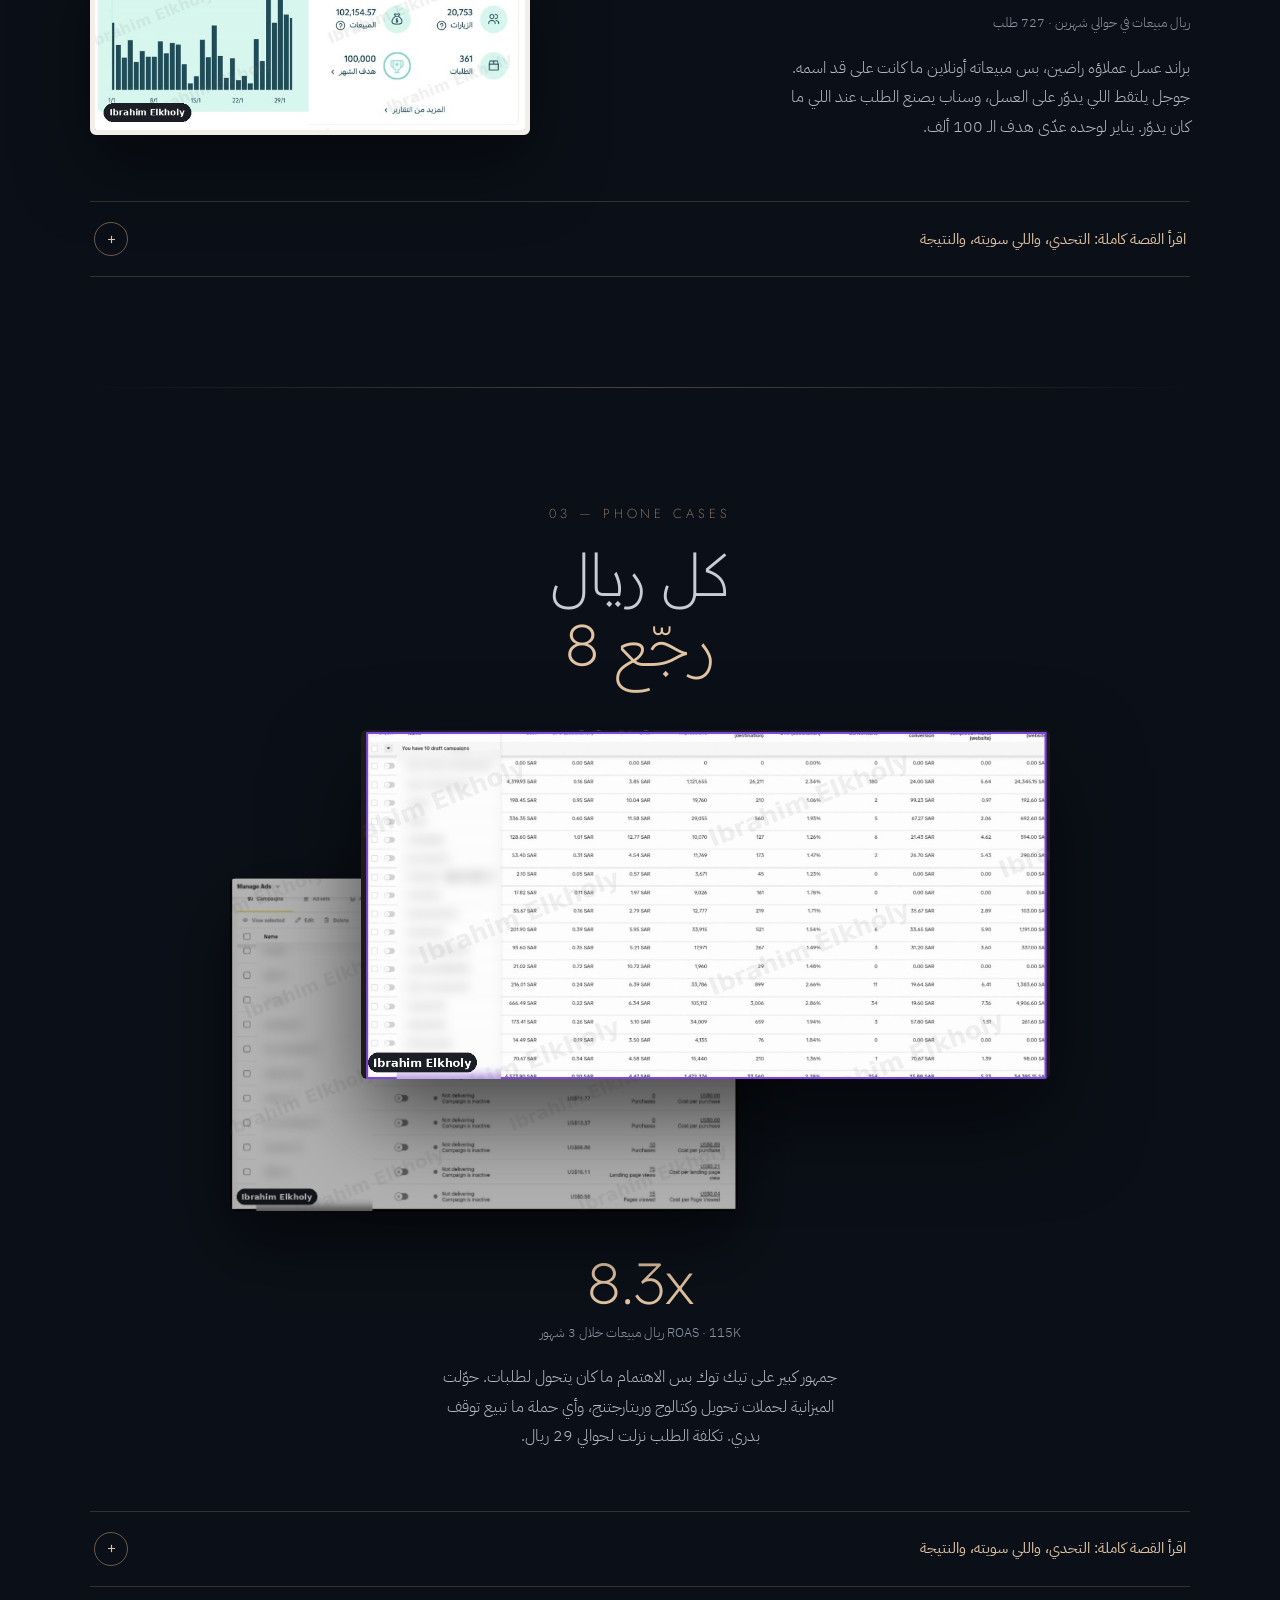
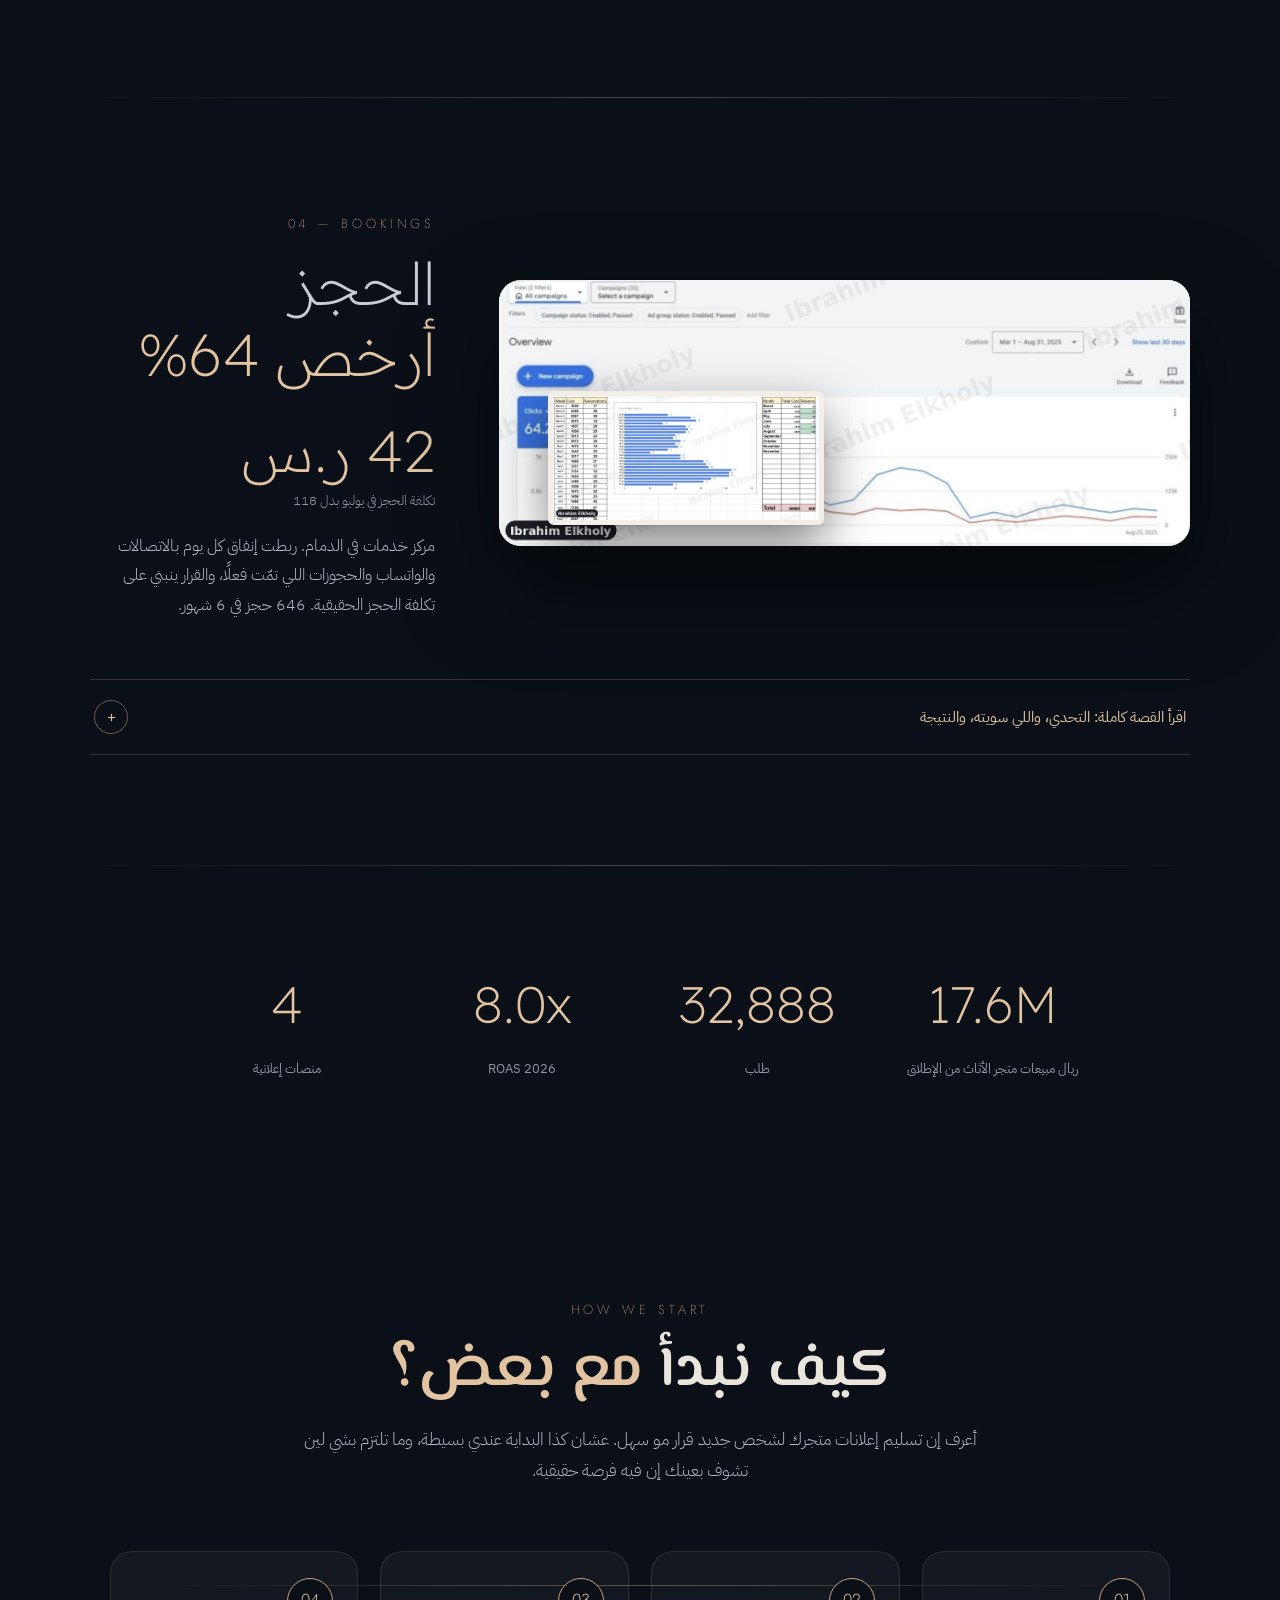
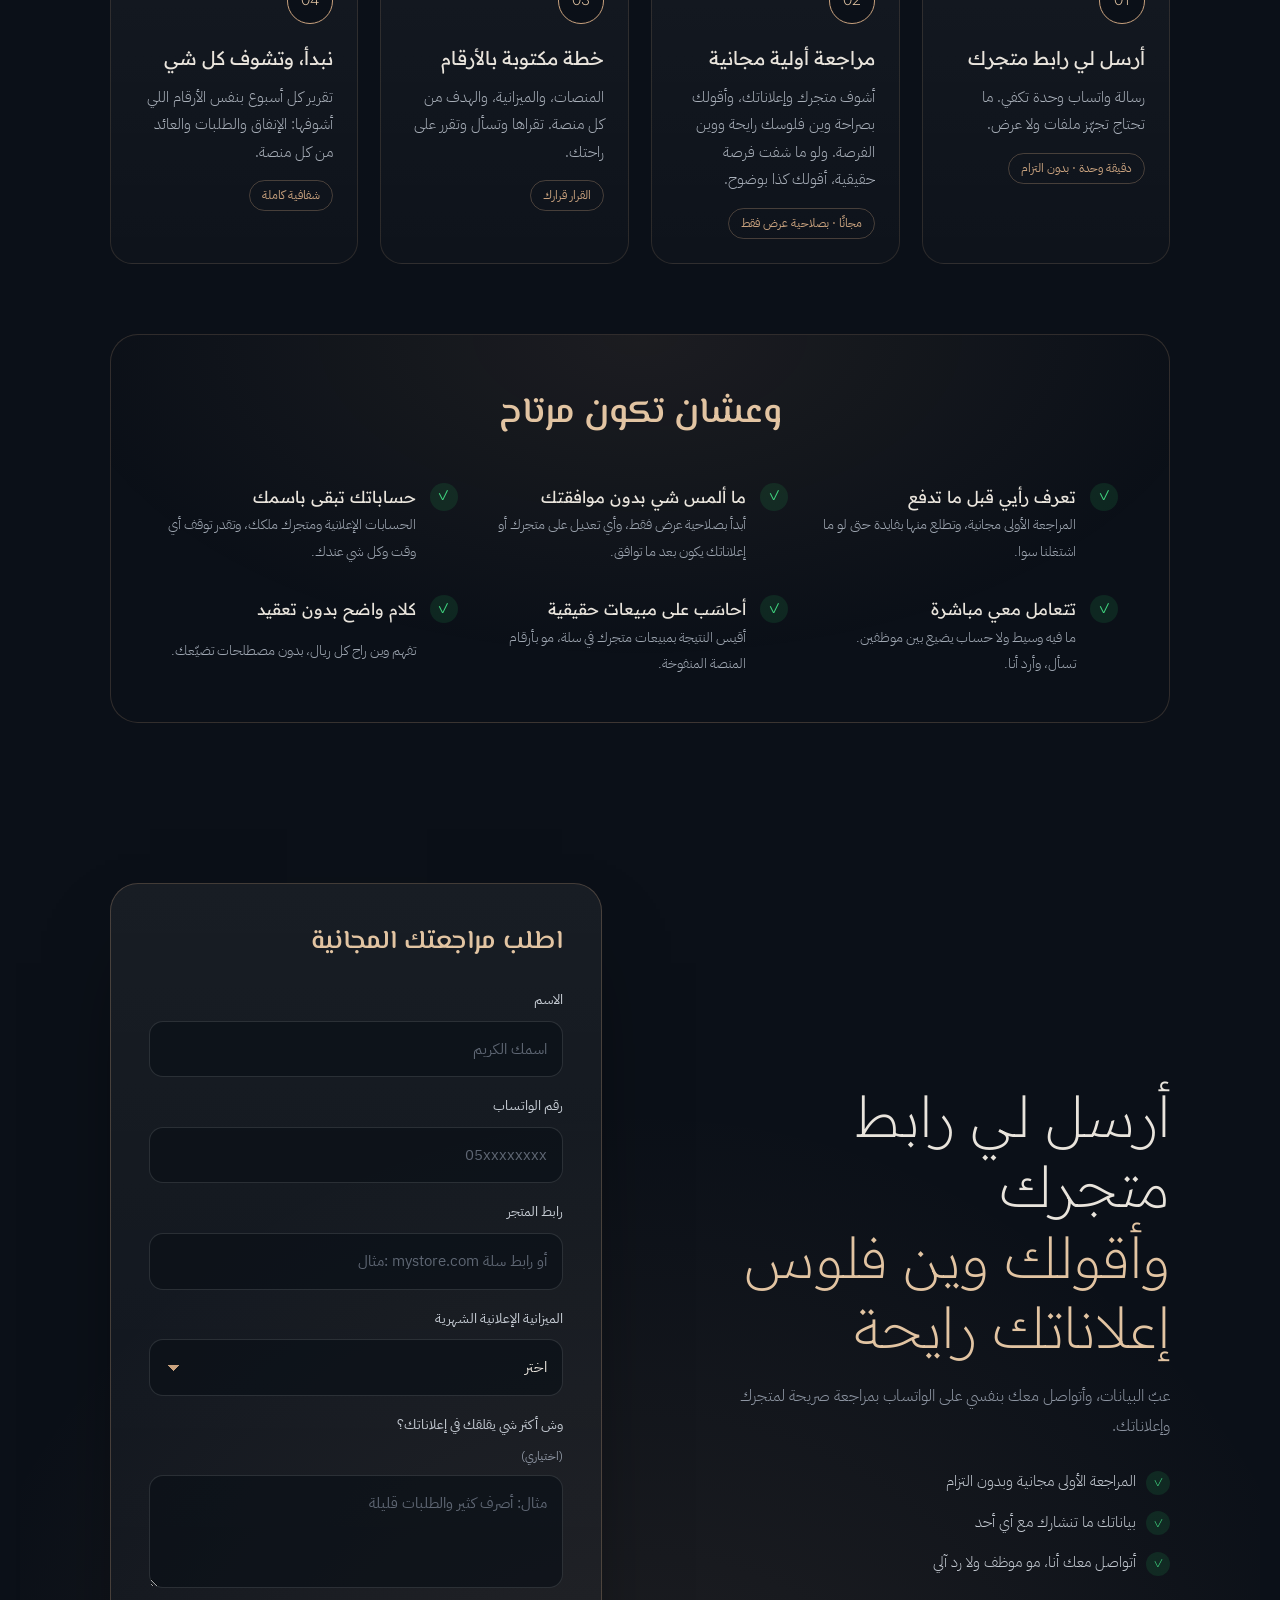
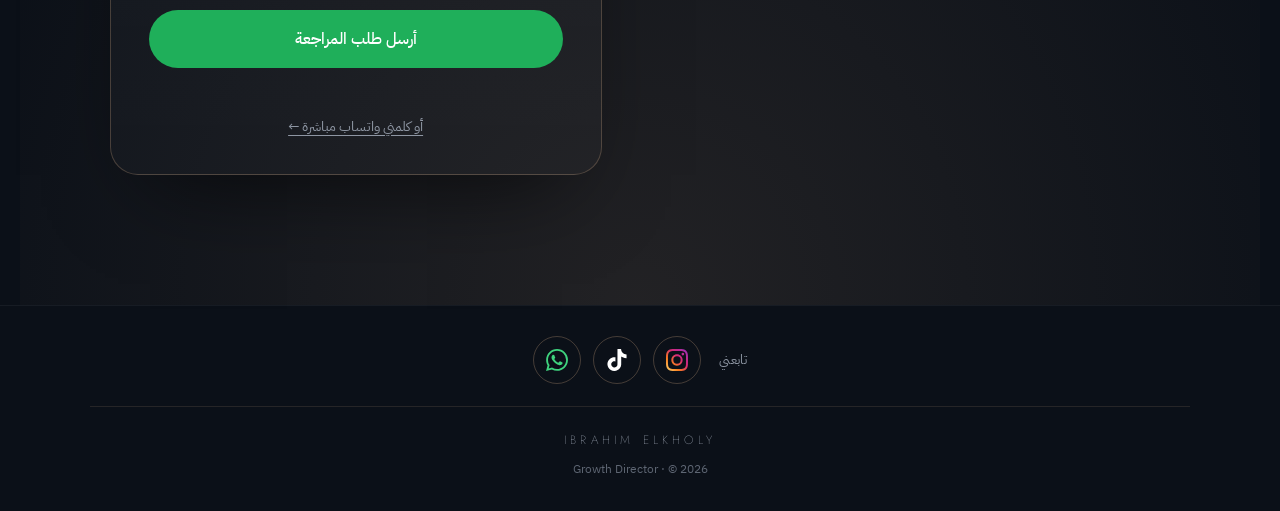
==== commit 8d4ba03b: "Home welcome copy: growth-focused positioning Co-Authored-By: Claude Opus 5.5 <noreply@anthropic.com" ====
--- a/index.html
+++ b/index.html
@@ -18,14 +18,14 @@
 <meta property="og:site_name" content="Ibrahim Elkholy">
 <meta name="twitter:card" content="summary_large_image">
 <meta name="twitter:image" content="https://www.ibrahimelkholy.com/img/og.jpg">
-<script type="application/ld+json">{"@context": "https://schema.org", "@graph": [{"@type": "Person", "@id": "https://www.ibrahimelkholy.com/#person", "name": "إبراهيم الخولي", "alternateName": "Ibrahim Elkholy", "jobTitle": "Growth Director · Media Buyer", "sameAs": ["https://www.instagram.com/elkholy.marketing/", "https://www.tiktok.com/@iibrahimelkholy"], "url": "https://www.ibrahimelkholy.com/", "image": "https://www.ibrahimelkholy.com/img/og.jpg", "knowsAbout": ["إعلانات سناب شات", "إعلانات جوجل", "إعلانات تيك توك", "إعلانات ميتا", "متاجر سلة", "التجارة الإلكترونية", "ميديا باينج"]}, {"@type": "ProfessionalService", "@id": "https://www.ibrahimelkholy.com/#service", "name": "Ibrahim Elkholy — إدارة إعلانات المتاجر", "url": "https://www.ibrahimelkholy.com/", "image": "https://www.ibrahimelkholy.com/img/og.jpg", "description": "إدارة إعلانات متاجر سلة والمتاجر السعودية على سناب وجوجل وتيك توك وميتا بهدف مبيعات حقيقية.", "areaServed": {"@type": "Country", "name": "Saudi Arabia"}, "founder": {"@id": "https://www.ibrahimelkholy.com/#person"}, "telephone": "+966597067966", "inLanguage": "ar", "hasOfferCatalog": {"@type": "OfferCatalog", "name": "الخدمات", "itemListElement": [{"@type": "Offer", "itemOffered": {"@type": "Service", "name": "إدارة الحملات الإعلانية"}}, {"@type": "Offer", "itemOffered": {"@type": "Service", "name": "صناعة محتوى إعلاني"}}, {"@type": "Offer", "itemOffered": {"@type": "Service", "name": "تتبع وتقارير أسبوعية"}}, {"@type": "Offer", "itemOffered": {"@type": "Service", "name": "متابعة طلبات متجر سلة"}}, {"@type": "Offer", "itemOffered": {"@type": "Service", "name": "CRM وتكرار الشراء"}}]}}]}</script>
+<script type="application/ld+json">{"@context": "https://schema.org", "@graph": [{"@type": "Person", "@id": "https://www.ibrahimelkholy.com/#person", "name": "إبراهيم الخولي", "alternateName": "Ibrahim Elkholy", "jobTitle": "Growth Director · Media Buyer", "sameAs": ["https://www.instagram.com/elkholy.marketing/", "https://www.tiktok.com/@iibrahimelkholy"], "url": "https://www.ibrahimelkholy.com/", "image": "https://www.ibrahimelkholy.com/img/og.jpg", "knowsAbout": ["إعلانات سناب شات", "إعلانات جوجل", "إعلانات تيك توك", "إعلانات ميتا", "متاجر سلة", "التجارة الإلكترونية", "ميديا باينج"]}, {"@type": "ProfessionalService", "@id": "https://www.ibrahimelkholy.com/#service", "name": "Ibrahim Elkholy — إدارة إعلانات المتاجر", "url": "https://www.ibrahimelkholy.com/", "image": "https://www.ibrahimelkholy.com/img/og.jpg", "description": "إدارة إعلانات متاجر سلة والمتاجر السعودية على سناب وجوجل وتيك توك وميتا بهدف مبيعات حقيقية.", "areaServed": {"@type": "Country", "name": "Saudi Arabia"}, "founder": {"@id": "https://www.ibrahimelkholy.com/#person"}, "telephone": "+966597067966", "inLanguage": "ar", "hasOfferCatalog": {"@type": "OfferCatalog", "name": "الخدمات", "itemListElement": [{"@type": "Offer", "itemOffered": {"@type": "Service", "name": "إدارة الحملات الإعلانية"}}, {"@type": "Offer", "itemOffered": {"@type": "Service", "name": "صناعة محتوى إعلاني"}}, {"@type": "Offer", "itemOffered": {"@type": "Service", "name": "تتبع وتقارير أسبوعية"}}, {"@type": "Offer", "itemOffered": {"@type": "Service", "name": "متابعة طلبات متجر سلة"}}, {"@type": "Offer", "itemOffered": {"@type": "Service", "name": "CRM وتكرار الشراء"}}, {"@type": "Offer", "itemOffered": {"@type": "Service", "name": "سيو المتاجر (SEO)"}}]}}]}</script>
 <meta name="theme-color" content="#0B1018">
 <link rel="icon" href="data:image/svg+xml,%3Csvg xmlns=%27http://www.w3.org/2000/svg%27 viewBox=%270 0 64 64%27%3E%3Crect width=%2764%27 height=%2764%27 rx=%2716%27 fill=%27%23121318%27/%3E%3Ctext x=%2732%27 y=%2742%27 font-family=%27Arial%27 font-weight=%27700%27 font-size=%2728%27 fill=%27%23fff%27 text-anchor=%27middle%27%3EIE%3C/text%3E%3Ccircle cx=%2752%27 cy=%2752%27 r=%276%27 fill=%27%23A61E2B%27/%3E%3C/svg%3E">
 <link rel="preconnect" href="https://fonts.googleapis.com">
 <link rel="preconnect" href="https://fonts.gstatic.com" crossorigin>
 <link href="https://fonts.googleapis.com/css2?family=Jost:wght@200;300;400&family=El+Messiri:wght@500;600;700&family=Readex+Pro:wght@200;300;400;500&family=IBM+Plex+Sans+Arabic:wght@300;400;500&display=swap" rel="stylesheet">
 <link rel="preload" as="image" href="img/hero-sales.jpg">
-<link rel="stylesheet" href="assets/cine.css?v=11">
+<link rel="stylesheet" href="assets/cine.css?v=14">
 </head>
 <body data-page="home">
 
@@ -49,7 +49,7 @@
 
 <section class="welcome">
  <small class="rv">أهلًا في شغلي</small>
- <p class="rv d1">Growth Director للمتاجر والبراندات السعودية.<br>أدير الإعلان من أول ضغطة لين الطلب يوصل والعميل يرجع.<br>تصفّح القصص، وشوف بعينك وين راحت الفلوس.</p>
+ <p class="rv d1">Growth Director للمتاجر والبراندات السعودية.<br>شغلي مو إني أطلّع إعلان، شغلي إن متجرك <b class="grow">يكبر</b>:<br>مبيعات أكثر، عملاء يرجعون، وربح تقدر تحسبه.</p>
 </section>
 
 <section class="disc" id="work">
--- a/assets/cine.css
+++ b/assets/cine.css
@@ -212,3 +212,4 @@
 footer .soc a{width:48px;height:48px;padding:0!important;justify-content:center;border-radius:50%!important}
 footer .soc .ico{width:22px;height:22px}
 
+.welcome .grow{color:var(--gold2);font-weight:500}
